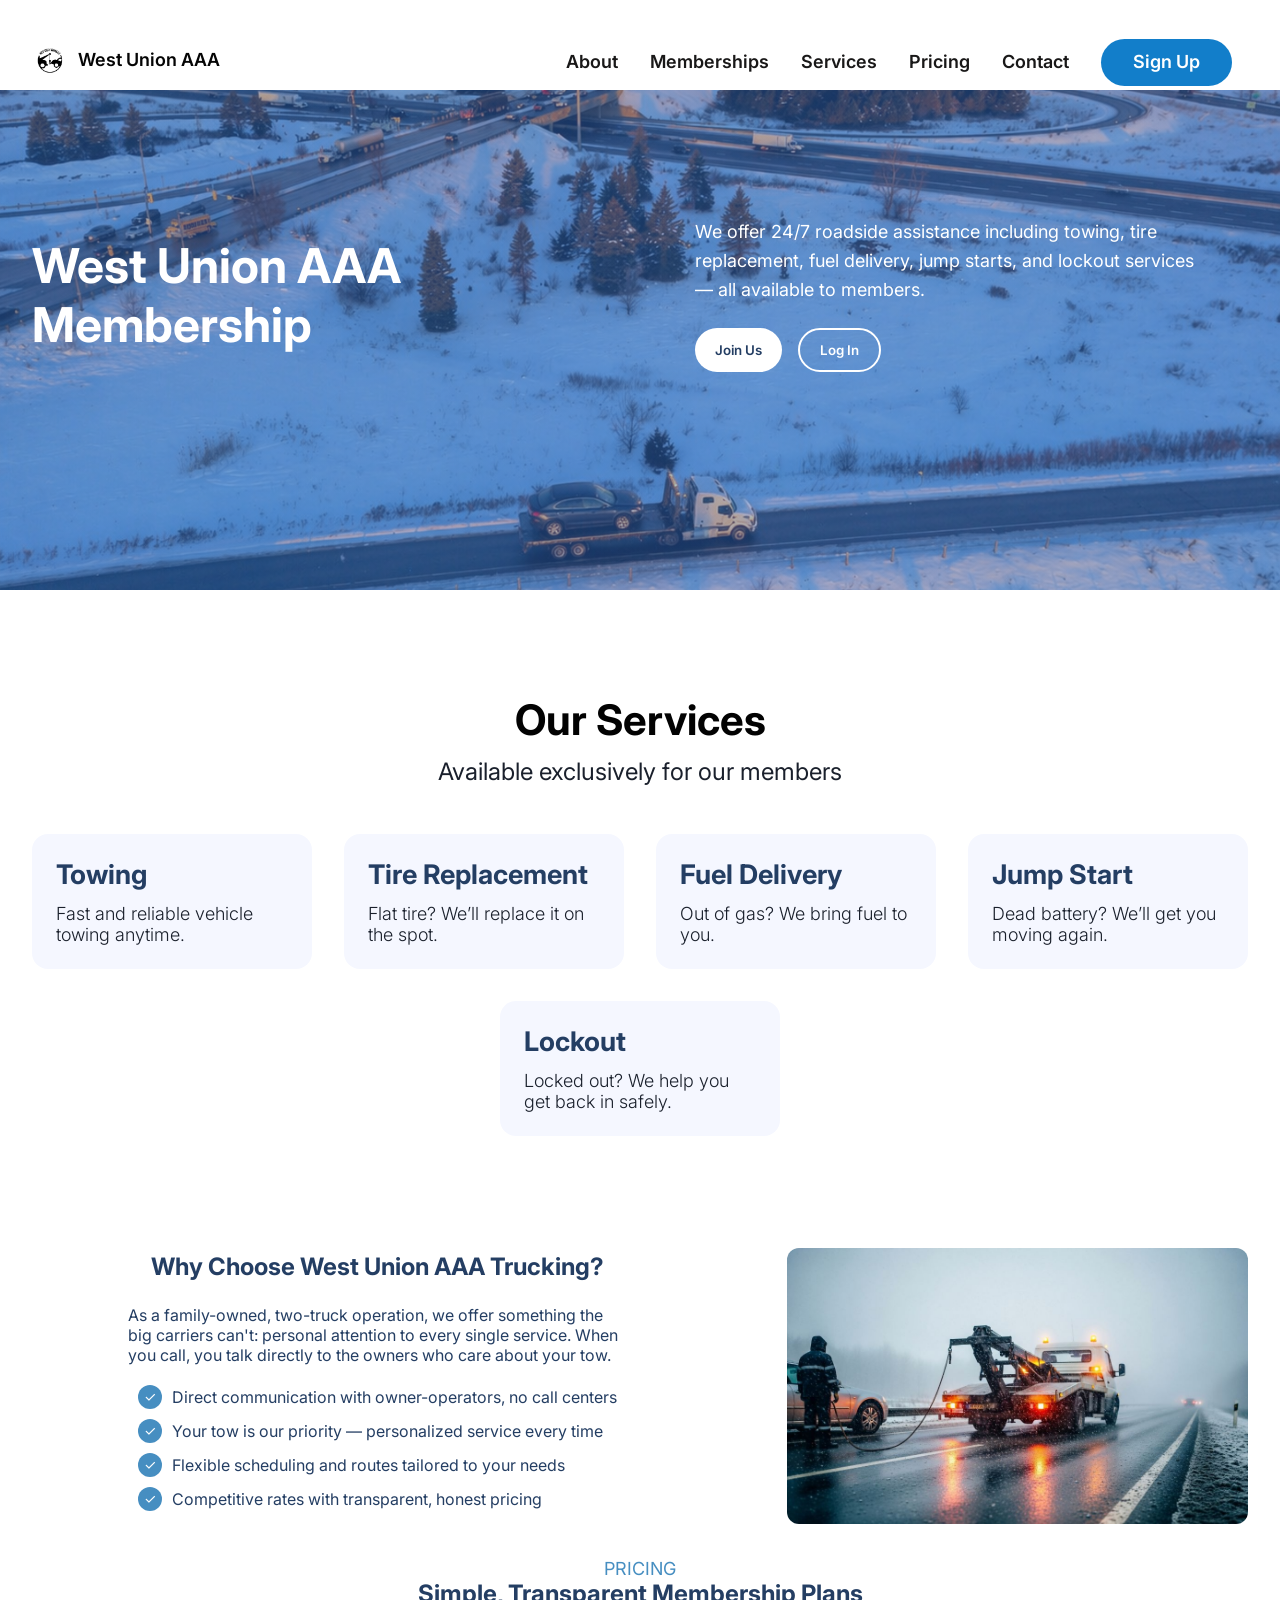
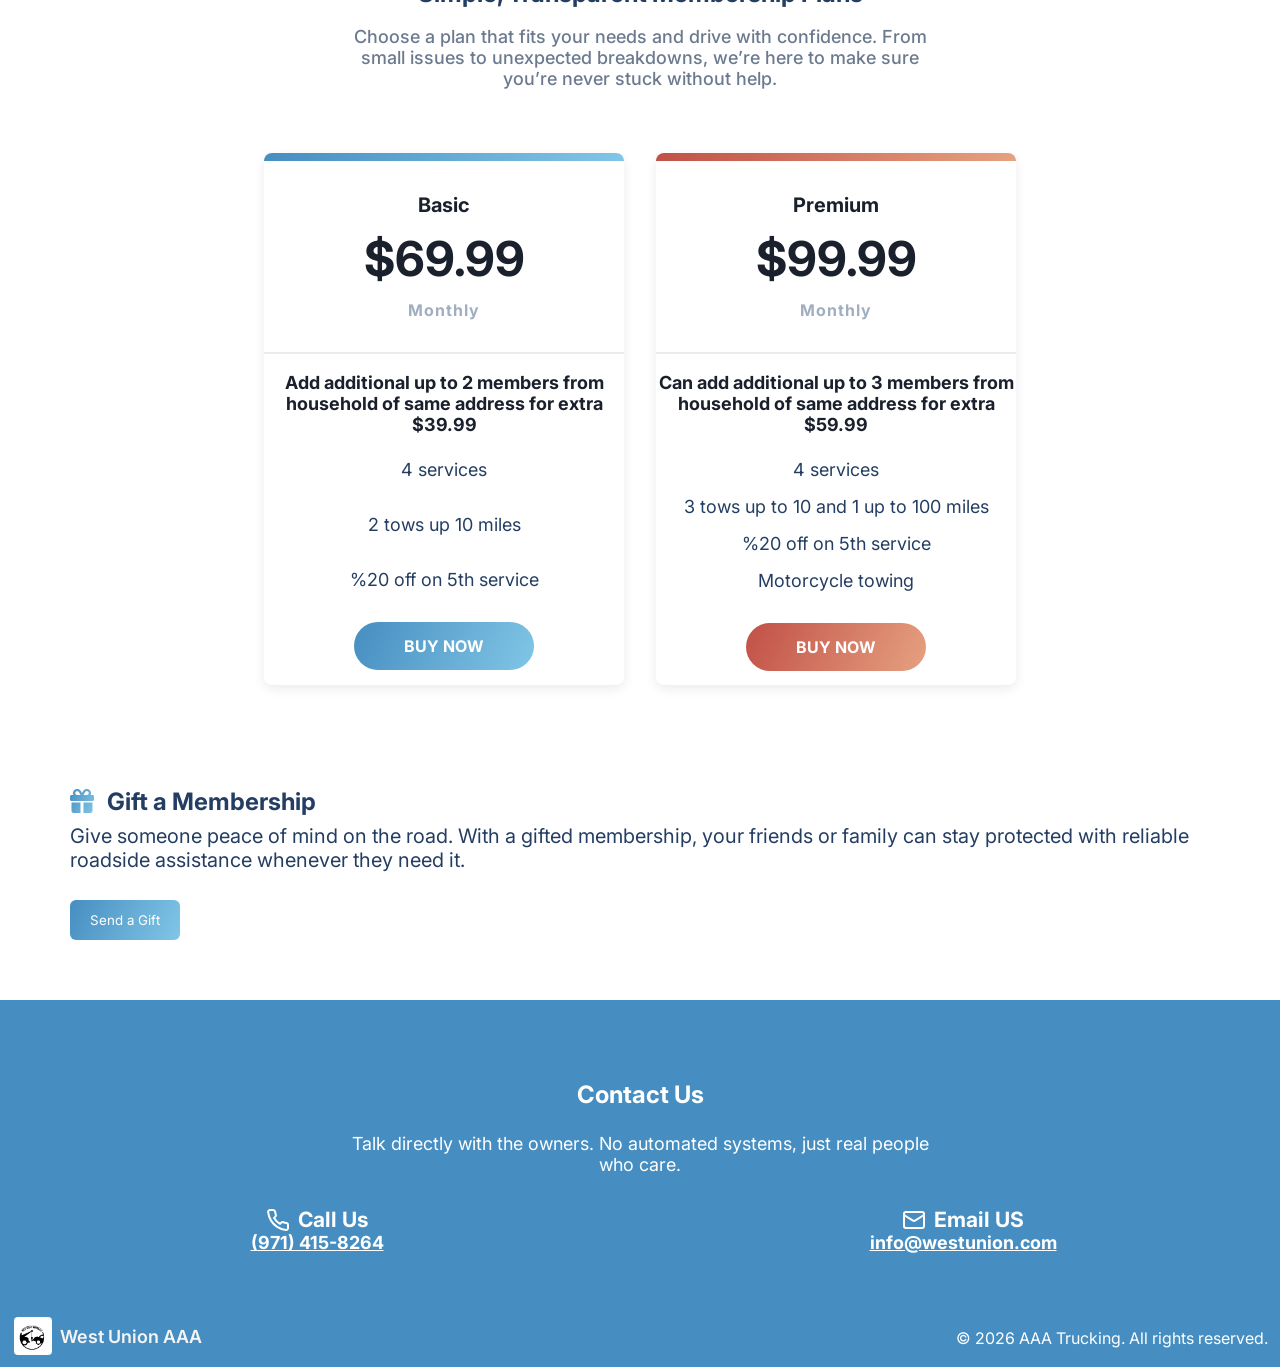
==== index.html @ d62252f1 "working on footer" ====
<!DOCTYPE html>
<html lang="en">

<head>
  <meta charset="UTF-8">
  <meta name="viewport" content="width=device-width, initial-scale=1.0">
  <title>West Union AAA</title>
  <link rel="stylesheet" href="style.css">
  <script src="script.js" defer></script>
  <link rel="stylesheet" href="https://cdnjs.cloudflare.com/ajax/libs/font-awesome/6.5.0/css/all.min.css">
</head>

<body>
  <section id="landing">
    <nav>
      <div class="row nav__row">
        <div class="nav__logo">
          <img src="./assets/westunion logo.jpeg" alt="West Union AAA logo" class="nav__logo--img">
          <div class="nav__logo--text">West Union AAA</div>
        </div>

        <ul class="nav__links">
          <li><a href="#" class="nav__link"> About </a></li>
          <li><a href="#" class="nav__link">Memberships</a></li>
          <li><a href="#" class="nav__link">Services</a></li>
          <li><a href="#" class="nav__link">Pricing</a></li>
          <li><a href="#" class="nav__link">Contact</a></li>
          <li><a href="#" class="nav__link nav__link--primary">Sign Up</a></li>
        </ul>

        <button class="btn__menu" onclick="openMenu()">
          <svg xmlns="http://www.w3.org/2000/svg" width="24" height="24" viewBox="0 0 24 24" fill="none"
            stroke="currentColor" stroke-width="2" stroke-linecap="round" stroke-linejoin="round"
            class="btn__menu--svg">
            <line x1="3" y1="12" x2="21" y2="12"></line>
            <line x1="3" y1="6" x2="21" y2="6"></line>
            <line x1="3" y1="18" x2="21" y2="18"></line>
          </svg>
        </button>
      </div>
    </nav>
    <div class="modal">
      <button class="btn__menu btn__menu--close" onclick="closeMenu()">
        <svg xmlns="http://www.w3.org/2000/svg" width="24" height="24" viewBox="0 0 24 24" fill="none"
          stroke="currentColor" stroke-width="2" stroke-linecap="round" stroke-linejoin="round"
          class="light___StyledCloseIcon-lj69nl-14 fASujC">
          <line x1="18" y1="6" x2="6" y2="18"></line>
          <line x1="6" y1="6" x2="18" y2="18"></line>
        </svg>
      </button>
      <div class="modal__links">
        <a class="modal__link">About</a>
        <a class="modal__link">Memberships</a>
        <a class="modal__link">Services</a>
        <a class="modal__link">Pricing</a>
        <a class="modal__link">Contact</a>
        <a class="modal__link modal__link--primary">Sign Up</a>
      </div>
    </div>
  </section>

  <section id="memberships">
    <div class="container__member">
      <div class="row memberships__row">
  
        <div class="memberships__left">
          <h1 class="memberships__title">
            West Union AAA Membership
          </h1>
        </div>
  
        <div class="memberships__right glass">
          <p class="membership__para">
            We offer 24/7 roadside assistance including towing, tire replacement,
            fuel delivery, jump starts, and lockout services — all available to members.
          </p>
  
          <div class="membership__buttons">
            <button class="member__btn" id="joinBtn">Join Us</button>
            <button class="member__btn member__btn--secondary">Log In</button>
          </div>
        </div>
  
      </div>
    </div>
  </section>


 

  <section id="services">
    <div class="container">
      <div class="row services__header">
        <h1 class="services__title">Our Services</h1>
        <p class="services__subtitle">
          Available exclusively for our members
        </p>
      </div>

      <div class="services__list">
        <div class="service">
          <h2 class="service__title">Towing</h2>
          <p class="service__para">Fast and reliable vehicle towing anytime.</p>
        </div>

        <div class="service">
          <h2 class="service__title">Tire Replacement</h2>
          <p class="service__para">Flat tire? We’ll replace it on the spot.</p>
        </div>

        <div class="service">
          <h2 class="service__title">Fuel Delivery</h2>
          <p class="service__para">Out of gas? We bring fuel to you.</p>
        </div>

        <div class="service">
          <h2 class="service__title">Jump Start</h2>
          <p class="service__para">Dead battery? We’ll get you moving again.</p>
        </div>

        <div class="service">
          <h2 class="service__title">Lockout</h2>
          <p class="service__para">Locked out? We help you get back in safely.</p>
        </div>

      </div>
    </div>
  </section>

  <section id="about">
    <div class="container">
      <div class="row about__row">
        <div class="about__content">
          <h2 class="about__title">Why Choose West Union AAA Trucking?</h2>
  
          <p class="about__para">
            As a family-owned, two-truck operation, we offer something the big carriers can't:
            personal attention to every single service. When you call, you talk directly to
            the owners who care about your tow.
          </p>
  
          <ul class="about__features">
            <li><span class="check">✓</span>Direct communication with owner-operators, no call centers</li>
            <li><span class="check">✓</span>Your tow is our priority — personalized service every time</li>
            <li><span class="check">✓</span>Flexible scheduling and routes tailored to your needs</li>
            <li><span class="check">✓</span>Competitive rates with transparent, honest pricing</li>
          </ul>
        </div>

        <div class="about__img">
          <img class="about__img--wrapper" src="./assets/towing in rain.jpg" alt="">
        </div>
      </div>
    </div>
  </section>



  <!-- <section id="offers">
    <div class="container">
      <div class="row">
        <h2>Our Offer</h2>

        <p>

        </p>

      </div>

    </div>
  </section> -->

  <section id="Pricing">
    <div class="container">
      <dive class="row row__pricing">
        <div class="packages_contant">
          <div class="section__tage">PRICING</div>
          <h2 class="pricing__title">Simple, Transparent Membership Plans</h2>
          <p class="pricing__para">Choose a plan that fits your needs and drive with confidence. From small issues to unexpected breakdowns, we’re here to make sure you’re never stuck without help.</p>
        </div>
          
            <div class="packages__container">

              <div class="package">
                <div class="package__stripe  basic__stripe"></div>
                <div class="package__header">
                  <h3 class="pakage__name">Basic</h3>
                  <div class="package__price"> $69.99
                  </div>
                  <div class="package__duration">
                    Monthly
                  </div>
                </div>
                

                <div class="pricing__package--feature"> 
                  <p class="package__discription"> Add additional up to 2 members from household of same address for extra $39.99
                  </p>

                  <ul class="package__feature-basic">
                    <li>4 services
                    </li>
                    <li>2 tows up 10 miles</li>
                    <li>%20 off on 5th service</li>
                  </ul>
                </div>
                <div class="package__bottom">
                  <button class="package__btn--basic">BUY NOW</button>
                </div>
              </div>

              <div class="package">
                <div class="package__stripe  premium__stripe"></div>
                <div class="package__header">
                  <h3 class="pakage__name">Premium</h3>
                  <div class="package__price"> $99.99
                  </div>
                  <div class="package__duration">
                  Monthly
                  </div>
                </div>

                <div class="pricing__package--feature"> 
                  <p class="package__discription"> Can add additional up to 3 members from household of same address for extra $59.99
                  </p>

                  <ul class="package__feature">
                    <li>4 services
                    </li>
                    <li>3 tows up to 10 and 1 up to 100 miles</li>
                    <li>%20 off on 5th service</li>
                    <li>Motorcycle towing
                    </li>
                  </ul>
                </div>
                <div class="package__bottom">
                  <button class="package__btn">BUY NOW</button>
                </div>
              </div>

            </div>
       
      </dive>
    </div>
  </section>


  <section id="gifts"> 
    <dic class="container">
      <div class="row">
       
        <h2 class="gist__title"> <i class="fa-solid fa-gift"></i>
          Gift a Membership
        </h2>
        <p class="gift_membership">
          Give someone peace of mind on the road. With a gifted membership, your friends or family can stay protected with reliable roadside assistance whenever they need it.
        </p>

        <button class="gift__btn">Send a Gift</button>

      </div>
    </dic>
  </section>

  <section id="contact">
    <div class="container">
      <div class="row">
        <div class="contact__header">
        <h2 class="contactUs"> 
          Contact Us
        </h2>
        <p class="contact__para">Talk directly with the owners. No automated systems, just real people who care.
        </p></div>

        <div class="contact__options">
          <div class="call">
            <div class="contact__item"> <svg xmlns="http://www.w3.org/2000/svg" width="24" height="24" viewBox="0 0 24 24" fill="none" stroke="currentColor" stroke-width="2" stroke-linecap="round" stroke-linejoin="round" class="lucide lucide-phone w-12 h-12 mx-auto mb-4" data-fg-d3bl122="0.8:17.1221:/src/app/App.tsx:204:15:9660:44:e:Phone::::::DmpI" data-fgid-d3bl122=":r2v:"><path d="M22 16.92v3a2 2 0 0 1-2.18 2 19.79 19.79 0 0 1-8.63-3.07 19.5 19.5 0 0 1-6-6 19.79 19.79 0 0 1-3.07-8.67A2 2 0 0 1 4.11 2h3a2 2 0 0 1 2 1.72 12.84 12.84 0 0 0 .7 2.81 2 2 0 0 1-.45 2.11L8.09 9.91a16 16 0 0 0 6 6l1.27-1.27a2 2 0 0 1 2.11-.45 12.84 12.84 0 0 0 2.81.7A2 2 0 0 1 22 16.92z"></path></svg>

            <h3 class="contact__phone">Call Us</h3>
          </div>
            <p class="contact__phone-number">(971) 415-8264</p>
          </div>

          <div class="email"> 
            <div class="contact__item">  <svg xmlns="http://www.w3.org/2000/svg" width="24" height="24" viewBox="0 0 24 24" fill="none" stroke="currentColor" stroke-width="2" stroke-linecap="round" stroke-linejoin="round" class="lucide lucide-mail w-12 h-12 mx-auto mb-4" data-fg-d3bl130="0.8:17.1221:/src/app/App.tsx:210:15:9973:43:e:Mail::::::D4VR" data-fgid-d3bl130=":r34:"><rect width="20" height="16" x="2" y="4" rx="2"></rect><path d="m22 7-8.97 5.7a1.94 1.94 0 0 1-2.06 0L2 7"></path></svg>
            <h3 class="contact__email--title">Email US</h3>
          </div>
            <p class="contact__email">info@westunion.com</p>
          </div>

        </div>
      </div>
    </div>
  </section>


  <footer> 
    <div class="row footer__row">
      <div class="footer__logo">
        <img src="./assets/westunion logo.jpeg" alt="West Union AAA logo" class="footer__logo--img">
        <div class="footer__logo--text">West Union AAA</div>
      </div>
      <div>
        <p class="footer__para">© 2026 AAA Trucking. All rights reserved. </p>
      </div>
    </div>
  </footer>
</body>

</html>
---- style.css ----
@import url('https://fonts.googleapis.com/css2?family=Inter:wght@100;200;300;400;500;600;700;800;900&display=swap');

* {
    margin: 0;
    padding: 0;
    box-sizing: border-box;
    font-family: 'Inter', system-ui;
    color: #243e63;
}

body {

    max-width: 100vw;
    overflow-x: hidden;
}

.row {
    width: 100%;
    max-width: 1280px;
    margin: 0 auto;
    display: flex;
    justify-content: space-between;
    align-items: center;
}

.row__narrow {
    width: 100%;
    max-width: 1024px;
    margin: 0 auto;
}

.container {
    padding: 8px 0;
}


section {
    padding: 0 32px;
}

main {
    margin-bottom: 96px;
}

a {
    text-decoration: none;
}


/* LANDING */


nav {
    display: flex;
    padding-top: 32px;
}

.nav__row {
    display: flex;
    justify-content: space-between;

}

.nav__logo {
    display: flex;
    align-items: center;
    margin: 8px 0;
    padding-bottom: 4px;
}

.nav__logo--img {
    width: 38px;
    height: 38px;
}

.nav__logo--text {
    font-size: 18px;
    font-weight: 600;
    margin-left: 8px;
    color: rgb(5, 5, 5);

}

.nav__links {
    display: flex;
    justify-content: space-between;
    list-style: none;
}

.nav__link {
    color: rgb(25, 24, 24);
    font-size: 18px;
    font-weight: 600;
    margin: 0 16px;
    padding-bottom: 4px;
    border-bottom: 2px solid transparent;

}

.nav__link--primary {
    background: rgb(18, 126, 202);
    color: white;
    padding: 12px 32px;
    border-radius: 9999px;
}

.btn__menu {
    display: none;
    background: transparent;
    border: none;
    transition: all 300ms ease;
}

.btn__menu--svg:hover {
    filter: invert(26%) sepia(94%) saturate(7476%) hue-rotate(261deg) brightness(94%) contrast(115%);
}

.modal {
    position: fixed;
    top: 0;
    left: 0;
    right: 0;
    height: 378px;
    margin: 24px 16px;
    padding: 32px;
    background-color: #fff;
    border: 1px solid rgb(229, 231, 235);
    border-radius: 8px;
    z-index: 4;
    visibility: hidden;
    opacity: 0;
    transform: translateX(300%);
    transition: all 300ms ease;
}

.modal__links {
    width: 100%;
    height: 100%;
    display: flex;
    flex-direction: column;
    align-items: center;
}

.modal__link {
    color: #1a202c;
    font-size: 18px;
    font-weight: 600;
    line-height: 1.5;
    margin: 8px 0;
    padding-bottom: 4px;
    border-bottom: 2px solid transparent;
}

.modal__link--primary {
    color: #f7fafc;
    padding: 12px 32px;
    background: #1a3cfd;
    border-radius: 500px;
    border: none;
}

.menu--open .modal {
    visibility: visible;
    opacity: 1;
    transform: translateX(0);
}

.btn__menu--close {
    position: fixed;
    top: 24px;
    right: 18px;
}

/* 

 Memberships ↓

*/

#memberships {
    background-image: linear-gradient(rgba(59, 130, 246, 0.4), rgba(59, 130, 246, 0.4)), url(./assets/towtruck-snowyhighway.png);

    /* background: linear-gradient(rgba(0, 0, 0, 0.5), rgba(0, 0, 0, 0.5)),
            url("./assets/your-image.jpg"); */

    background-size: cover;
    background-position: center;
    background-repeat: no-repeat;
    min-height: 500px;
}

.container__member {

    padding: 96px 0;
}

.memberships__row {
    display: flex;
    justify-content: space-between;
    align-items: center;
    gap: 48px;
}


.memberships__left {
    width: 50%;
}

.memberships__title {
    font-size: 48px;
    font-weight: 700;
    color: white;
}


.memberships__right {
    width: 50%;
    padding: 32px;
    border-radius: 16px;
}


/* .glass {
    backdrop-filter: blur(10px);
    background: rgba(255, 255, 255, 0.15);
} */


.membership__para {
    font-size: 18px;
    color: white;
    margin-bottom: 24px;
    line-height: 1.6;
}


.membership__buttons {
    display: flex;
    gap: 16px;
}

.member__btn {
    padding: 12px 20px;
    border-radius: 999px;
    border: none;
    font-weight: 600;
    background: white;
    cursor: pointer;
}

.member__btn--secondary {
    background: transparent;
    border: 2px solid white;
    color: white;
}


/* 

Services

*/

#services {

    padding: 96px 32px;
}

.services__header {
    display: flex;
    flex-direction: column;
    text-align: center;
    margin-bottom: 48px;
}

.services__title {
    font-size: 42px;
    font-weight: 700;
    color: #020202;
    /* align-items: center; */
    margin-bottom: 12px;

}

.services__subtitle {
    font-size: 24px;
    color: #1a202c;
}

.services__list {
    display: flex;
    flex-wrap: wrap;
    justify-content: center;
    gap: 32px;
}

.service {
    font-weight: 300;
    width: 280px;
    padding: 24px;
    font-size: 18px;
    border-radius: 16px;
    background: #f5f7ff;
    transition: transform 0.3s ease, box-shadow 0.3s ease;
}

.service:hover {
    transform: translateY(-6px);
    box-shadow: 0 10px 20px rgba(0, 0, 0, 0.1);
}

.service__para {
    font-size: 18px;
    color: #1a202c;
    margin-top: 12px;

}

/* 

About

*/

.about__row {
    display: flex;
    align-items: center;
    width: 100%;
    gap: 64px;
}

.about__content {
    width: 60%;
    display: flex;
    flex-direction: column;
    align-items: center;
    text-align: start;

}

.about__title {
    margin-bottom: 12px;
    font-size: 24px;

}

.about__para {
    max-width: 500px;
    margin-bottom: 20px;
    margin-top: 12px;
}

.about__features {
    list-style: none;
    padding: 0;
}

.about__features li {
    margin-bottom: 10px;
}

.check {
    display: inline-flex;
    align-items: center;
    justify-content: center;

    width: 24px;
    height: 24px;

    background-color: rgb(70, 142, 193);
    color: white;

    border-radius: 50%;

    font-size: 14px;
    /* font-weight: bold; */

    margin-right: 10px;

}

.about__img {
    width: 40%;
}

.about__img--wrapper {
    width: 100%;
    display: block;
    border-radius: 12px;
}

/* 

Pricing

*/
.row.row__pricing {
    display: flex;
    flex-direction: column;
    align-items: center;
    text-align: center;
}

.packages_contant {
    margin-top: 18px;
    gap: 32px;
}

.section__tage {
    font-size: 18px;
    color: rgb(70, 142, 193);
}

.pricing__title {
    font-size: 24px;
    margin-bottom: 18px;
}

.pricing__para {
    font-size: 18px;
    font-weight: 500;
    color: #6c7a8f;
    align-items: center;
    text-align: center;
    width: 600px;
    margin-bottom: 32px;
}


.packages__container {
    display: flex;
    justify-content: center;
    align-items: stretch;
    margin-top: 32px;
    gap: 32px;
    width: 100%;
    padding: 0 16px;
    flex-wrap: nowrap;
}

.package {
    flex: 1;
    max-width: 360px;
    border-radius: 8px;
    overflow: hidden;
    background: #ffffff;
    box-shadow: 0 4px 12px rgba(0, 0, 0, 0.08);
}

.package__stripe {
    height: 8px;
    width: 100%;
}

.basic__stripe {
    background: linear-gradient(115deg, rgb(70, 142, 193) 0%, rgb(129, 198, 230) 100%);
}

.premium__stripe {
    background: linear-gradient(115deg, rgb(193, 80, 70) 0%, rgb(230, 161, 129) 100%);
}

.package__header {
    display: flex;
    flex-direction: column;
    align-items: center;
    gap: 12px;
    padding: 32px 24px;
    border-bottom: 2px solid rgba(0, 0, 0, 0.08);
}

.pakage__name {

    font-size: 20px;
    font-weight: 700;
    color: #1a202c;
    margin: 0;

}

.package__price {
    font-size: 48px;
    font-weight: 700;
    color: #1a202c;
    margin: 0;
}

.package__duration {
    font-size: 16px;
    font-weight: 700;
    letter-spacing: 1px;
    color: #a0aec0;
    margin: 0;

}

.pricing__package--feature {
    list-style: none;

}

.package__discription {
    font-size: 18px;
    font-weight: 700;
    color: #1a202c;
    margin: 0 0 24px 0;
    margin-top: 18px;
}

.package__feature-basic {
    list-style: none;
    padding: 0;
    margin: 0;
    display: flex;
    flex-direction: column;
    gap: 34px;
    color: #718096;
    font-size: 18px;
    margin-bottom: 18px;
}

.package__feature {
    list-style: none;
    padding: 0;
    margin: 0;
    display: flex;
    flex-direction: column;
    gap: 16px;
    color: #718096;
    font-size: 18px;
    margin-bottom: 18px;
}

.package__bottom {
    padding: 24px;
    border-top: 2px solid rgba(0, 0, 0, 0.08);
    min-width: 180px;
    padding: 14px 32px;
    border-radius: 999px;
    border: none;
    font-size: 16px;
    font-weight: 700;
    cursor: pointer;
}

.package__btn {
    min-width: 180px;
    padding: 14px 32px;
    border-radius: 999px;
    border: none;
    font-size: 16px;
    font-weight: 700;
    cursor: pointer;

    color: white;
    background: linear-gradient(115deg, rgb(193, 80, 70) 0%, rgb(230, 161, 129) 100%);
}

.package__btn--basic {
    min-width: 180px;
    padding: 14px 32px;
    border-radius: 999px;
    border: none;
    font-size: 16px;
    font-weight: 700;
    cursor: pointer;
    color: white;
    background: linear-gradient(115deg, rgb(70, 142, 193) 0%, rgb(129, 198, 230) 100%);
}

/* 

Gifts

*/
#gifts .row {
    display: flex;
    flex-direction: column;
    align-items: flex-start;
    gap: 8px;
    padding: 60px 20px;
}

.gist__title {
    margin-top: 34px;
    margin-left: 18px;
}

.gift_membership {
    margin-left: 18px;
    font-size: 20px;
}

.gift__btn {
    margin-top: 20px;
    padding: 12px 20px;
    background: linear-gradient(115deg, rgb(70, 142, 193) 0%, rgb(129, 198, 230) 100%);
    color: white;
    border: none;
    cursor: pointer;
    border-radius: 6px;
    margin-left: 18px;
    transition: all 0.3s ease;
}

.gift__btn:hover {
    transform: translateY(-2px);
    filter: brightness(1.1);

}

.fa-gift {
    font-size: 24px;
    margin-right: 8px;

    background: linear-gradient(115deg, rgb(70, 142, 193), rgb(129, 198, 230));
    -webkit-background-clip: text;
    -webkit-text-fill-color: transparent;
}


/* 
Contact US
*/

#contact {
    background-color: rgb(70, 142, 193);
    padding: 48px 0;
}

#contact,
#contact * {
    color: white !important;
}

#contact .row {
    width: 100%;
    display: flex;
    flex-direction: column;
    gap: 32px;
}

.contact__header {
    text-align: center;
}

.contactUs {
    font-size: 24px;
    font-weight: bold;
    margin-top: 24px;
}

.contact__para {
    font-size: 18px;
    max-width: 600px;
    display: flex;
    align-items: center;
    text-align: center;
    margin: 24px auto 0;
}

.contact__options {
    display: flex;
    justify-content: center;
    align-items: center;
    gap: 12px;
    width: 100%;

}


.call,
.email {
    width: 50%;
    text-align: center;
    font-size: 18px;
    font-weight: bold;

}

.contact__item {
    display: flex;
    align-items: center;
    justify-content: center;
    gap: 8px;
}



.contact__email,
.contact__phone-number {
    text-decoration: underline;
    transition: all 300 ease;
    cursor: pointer;
}


/* 
FOOTER
*/

.footer__row{
   display: flex;
   justify-content: space-between;
   background-color: rgb(70, 142, 193);
}

.footer__logo {
    display: flex;
    align-items: center;
    margin: 8px 0;
    padding-bottom: 4px;
}

.footer__logo--img {
    width: 38px;
    height: 38px;
    border-radius: 4px;
    margin-left: 14px;
}

.footer__logo--text {
    font-size: 18px;
    font-weight: 600;
    margin-left: 8px;
    color: rgb(245, 244, 244);

}

.footer__para{
    color: white;
    margin-right: 12px;
}
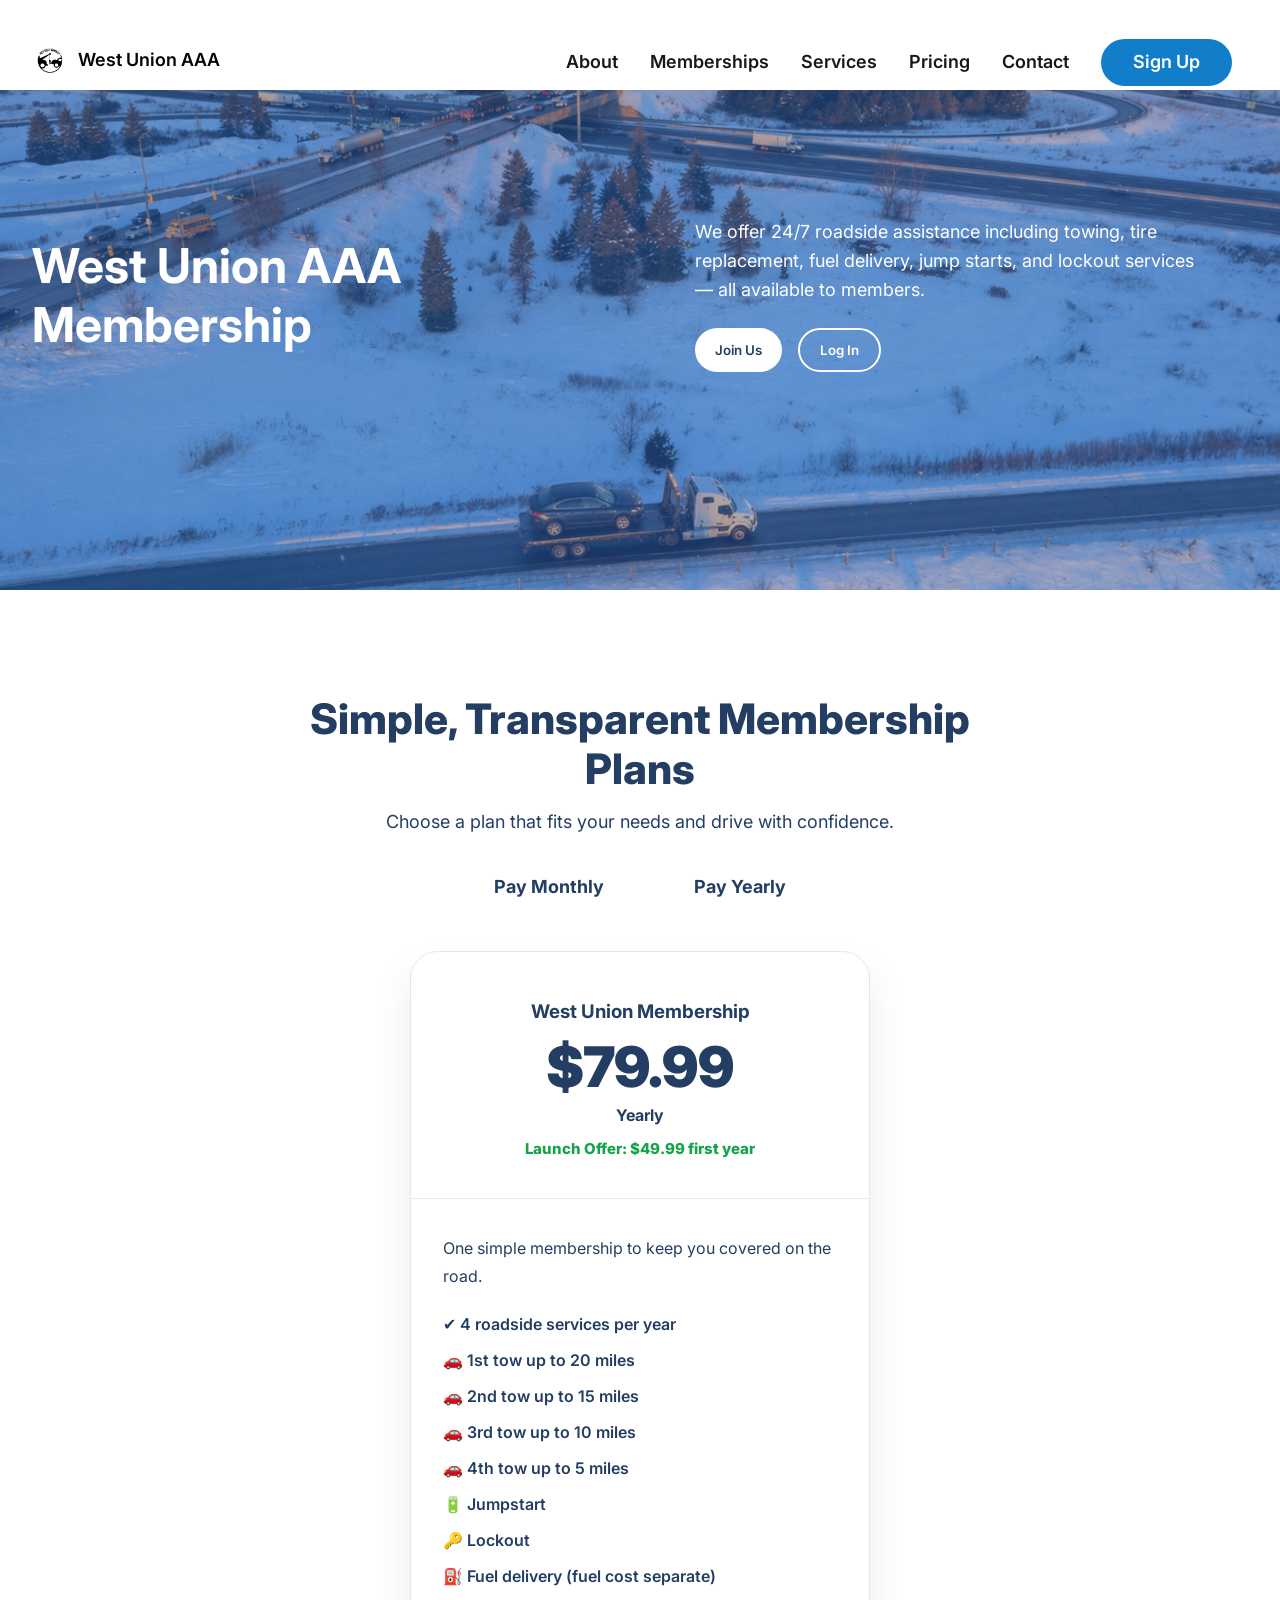
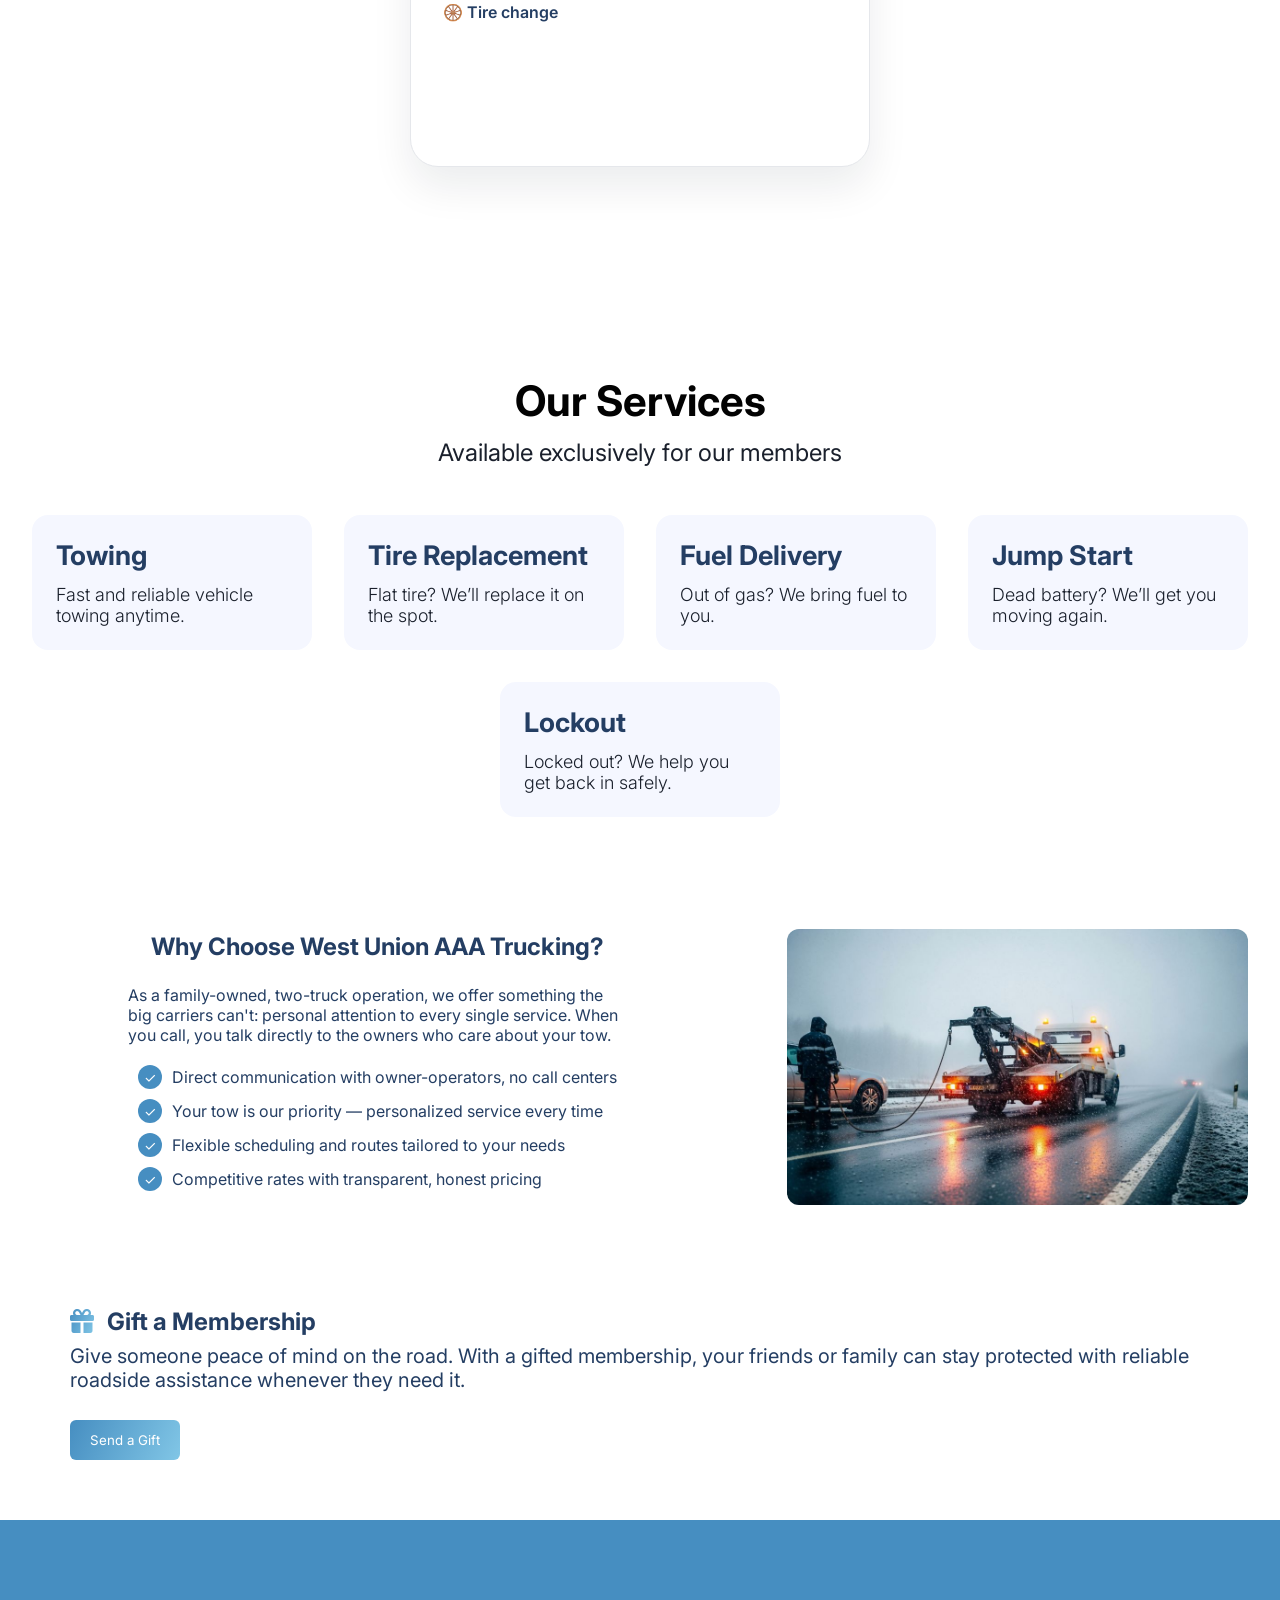
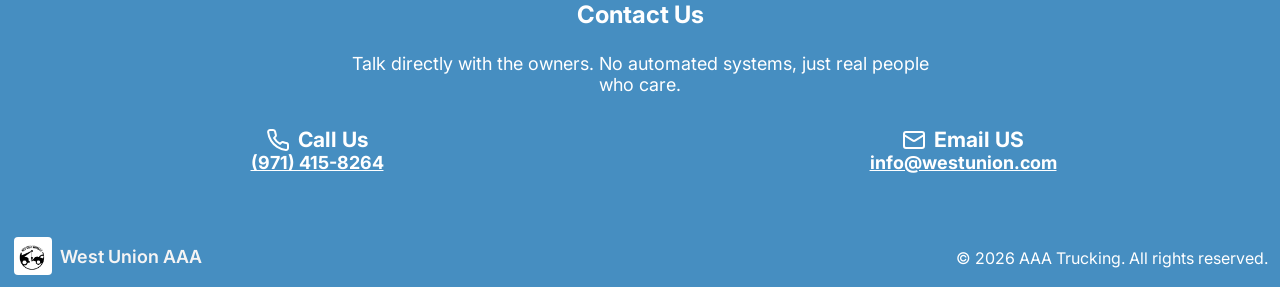
==== commit 4dbd660d: "fixing up the sections" ====
--- a/index.html
+++ b/index.html
@@ -85,7 +85,78 @@
     </div>
   </section>
 
-
+  <section id="Pricing">
+    <div class="container">
+      <div class="row row__pricing">
+  
+        <div class="packages_contant">
+  
+          <h2 class="pricing__title">
+            Simple, Transparent Membership Plans
+          </h2>
+  
+          <p class="pricing__para">
+            Choose a plan that fits your needs and drive with confidence.
+          </p>
+        </div>
+  
+        <!-- Toggle -->
+        <div class="billing-toggle">
+          <span>Pay Monthly</span>
+  
+          <label class="switch">
+            <input type="checkbox" id="billingToggle" checked>
+            <span class="slider"></span>
+          </label>
+  
+          <span>Pay Yearly</span>
+        </div>
+  
+        <!-- Card -->
+        <div class="packages__container">
+          <div class="package">
+  
+            <div class="package__stripe basic__stripe"></div>
+  
+            <div class="package__header">
+              <h3 class="pakage__name">West Union Membership</h3>
+  
+              <div class="package__price" id="price">$79.99</div>
+              <div class="package__duration" id="duration">Yearly</div>
+  
+              <p class="package__offer" id="offer">
+                Launch Offer: $49.99 first year
+              </p>
+            </div>
+  
+            <div class="pricing__package--feature">
+              <p class="package__discription">
+                One simple membership to keep you covered on the road.
+              </p>
+  
+              <ul class="package__feature">
+                <li>✔️ 4 roadside services per year</li>
+                <li>🚗 1st tow up to 20 miles</li>
+                <li>🚗 2nd tow up to 15 miles</li>
+                <li>🚗 3rd tow up to 10 miles</li>
+                <li>🚗 4th tow up to 5 miles</li>
+                <li>🔋 Jumpstart</li>
+                <li>🔑 Lockout</li>
+                <li>⛽ Fuel delivery (fuel cost separate)</li>
+                <li>🛞 Tire change</li>
+              </ul>
+            </div>
+  
+            <div class="package__bottom">
+              <button class="package__btn--basic">JOIN TODAY</button>
+            </div>
+  
+          </div>
+        </div>
+  
+      </div>
+    </div>
+  </section>
  
 
   <section id="services">
@@ -170,80 +241,7 @@
     </div>
   </section> -->
 
-  <section id="Pricing">
-    <div class="container">
-      <dive class="row row__pricing">
-        <div class="packages_contant">
-          <div class="section__tage">PRICING</div>
-          <h2 class="pricing__title">Simple, Transparent Membership Plans</h2>
-          <p class="pricing__para">Choose a plan that fits your needs and drive with confidence. From small issues to unexpected breakdowns, we’re here to make sure you’re never stuck without help.</p>
-        </div>
-          
-            <div class="packages__container">
-
-              <div class="package">
-                <div class="package__stripe  basic__stripe"></div>
-                <div class="package__header">
-                  <h3 class="pakage__name">Basic</h3>
-                  <div class="package__price"> $69.99
-                  </div>
-                  <div class="package__duration">
-                    Monthly
-                  </div>
-                </div>
-                
-
-                <div class="pricing__package--feature"> 
-                  <p class="package__discription"> Add additional up to 2 members from household of same address for extra $39.99
-                  </p>
-
-                  <ul class="package__feature-basic">
-                    <li>4 services
-                    </li>
-                    <li>2 tows up 10 miles</li>
-                    <li>%20 off on 5th service</li>
-                  </ul>
-                </div>
-                <div class="package__bottom">
-                  <button class="package__btn--basic">BUY NOW</button>
-                </div>
-              </div>
-
-              <div class="package">
-                <div class="package__stripe  premium__stripe"></div>
-                <div class="package__header">
-                  <h3 class="pakage__name">Premium</h3>
-                  <div class="package__price"> $99.99
-                  </div>
-                  <div class="package__duration">
-                  Monthly
-                  </div>
-                </div>
-
-                <div class="pricing__package--feature"> 
-                  <p class="package__discription"> Can add additional up to 3 members from household of same address for extra $59.99
-                  </p>
-
-                  <ul class="package__feature">
-                    <li>4 services
-                    </li>
-                    <li>3 tows up to 10 and 1 up to 100 miles</li>
-                    <li>%20 off on 5th service</li>
-                    <li>Motorcycle towing
-                    </li>
-                  </ul>
-                </div>
-                <div class="package__bottom">
-                  <button class="package__btn">BUY NOW</button>
-                </div>
-              </div>
-
-            </div>
-       
-      </dive>
-    </div>
-  </section>
-
+  
 
   <section id="gifts"> 
     <dic class="container">
--- a/style.css
+++ b/style.css
@@ -394,7 +394,14 @@
 Pricing
 
 */
-.row.row__pricing {
+
+
+#Pricing {
+    background: white;
+    padding: 96px 32px;
+}
+
+.row__pricing {
     display: flex;
     flex-direction: column;
     align-items: center;
@@ -402,170 +409,190 @@
 }
 
 .packages_contant {
-    margin-top: 18px;
-    gap: 32px;
-}
-
-.section__tage {
-    font-size: 18px;
-    color: rgb(70, 142, 193);
+    max-width: 700px;
+    margin-bottom: 32px;
 }
 
 .pricing__title {
-    font-size: 24px;
-    margin-bottom: 18px;
+    font-size: 42px;
+    font-weight: 800;
+    color: var(--dark);
+    margin-bottom: 12px;
+    line-height: 1.2;
 }
 
 .pricing__para {
     font-size: 18px;
-    font-weight: 500;
-    color: #6c7a8f;
-    align-items: center;
-    text-align: center;
-    width: 600px;
-    margin-bottom: 32px;
-}
-
+    color: var(--gray);
+    line-height: 1.7;
+}
+
+/* TOGGLE */
+
+.billing-toggle {
+    display: flex;
+    align-items: center;
+    justify-content: center;
+    gap: 14px;
+    margin-bottom: 48px;
+    font-size: 18px;
+    font-weight: 700;
+}
+
+.switch {
+    position: relative;
+    width: 62px;
+    height: 34px;
+}
+
+.switch input {
+    display: none;
+}
+
+.slider {
+    position: absolute;
+    inset: 0;
+    cursor: pointer;
+    background: #cbd5e1;
+    border-radius: 999px;
+    transition: all 0.3s ease;
+}
+
+.slider::before {
+    content: "";
+    position: absolute;
+    width: 26px;
+    height: 26px;
+    top: 4px;
+    left: 4px;
+    border-radius: 50%;
+    background: white;
+    transition: all 0.3s ease;
+}
+
+.switch input:checked+.slider {
+    background: var(--primary);
+}
+
+.switch input:checked+.slider::before {
+    transform: translateX(28px);
+}
+
+/* CARD */
 
 .packages__container {
+    width: 100%;
     display: flex;
     justify-content: center;
-    align-items: stretch;
-    margin-top: 32px;
-    gap: 32px;
-    width: 100%;
-    padding: 0 16px;
-    flex-wrap: nowrap;
 }
 
 .package {
-    flex: 1;
-    max-width: 360px;
-    border-radius: 8px;
+    width: 100%;
+    max-width: 460px;
+    background: white;
+    border-radius: 28px;
     overflow: hidden;
-    background: #ffffff;
-    box-shadow: 0 4px 12px rgba(0, 0, 0, 0.08);
+    border: 1px solid #e5e7eb;
+    box-shadow: 0 20px 40px rgba(15, 23, 42, 0.08);
+    transition: all 0.35s ease;
+}
+
+.package:hover {
+    transform: translateY(-10px);
+    box-shadow: 0 30px 60px rgba(15, 23, 42, 0.15);
 }
 
 .package__stripe {
     height: 8px;
-    width: 100%;
-}
-
-.basic__stripe {
-    background: linear-gradient(115deg, rgb(70, 142, 193) 0%, rgb(129, 198, 230) 100%);
-}
-
-.premium__stripe {
-    background: linear-gradient(115deg, rgb(193, 80, 70) 0%, rgb(230, 161, 129) 100%);
+    background: linear-gradient(115deg,
+            var(--primary),
+            #81c6e6);
 }
 
 .package__header {
-    display: flex;
-    flex-direction: column;
-    align-items: center;
-    gap: 12px;
-    padding: 32px 24px;
-    border-bottom: 2px solid rgba(0, 0, 0, 0.08);
-}
-
-.pakage__name {
-
-    font-size: 20px;
-    font-weight: 700;
-    color: #1a202c;
-    margin: 0;
-
+    padding: 40px 32px;
+    border-bottom: 1px solid #e5e7eb;
+}
+
+.package__name {
+    font-size: 24px;
+    font-weight: 800;
+    color: var(--dark);
 }
 
 .package__price {
-    font-size: 48px;
-    font-weight: 700;
-    color: #1a202c;
-    margin: 0;
+    font-size: 56px;
+    font-weight: 900;
+    color: var(--primary-dark);
+    margin-top: 16px;
+    line-height: 1;
 }
 
 .package__duration {
+    margin-top: 10px;
+    color: var(--gray);
     font-size: 16px;
     font-weight: 700;
-    letter-spacing: 1px;
-    color: #a0aec0;
-    margin: 0;
-
-}
+}
+
+.package__offer {
+    margin-top: 14px;
+    color: #16a34a;
+    font-weight: 800;
+    font-size: 15px;
+}
+
+/* FEATURES */
 
 .pricing__package--feature {
-    list-style: none;
-
+    padding: 36px 32px;
+    text-align: left;
 }
 
 .package__discription {
-    font-size: 18px;
-    font-weight: 700;
-    color: #1a202c;
-    margin: 0 0 24px 0;
-    margin-top: 18px;
-}
-
-.package__feature-basic {
-    list-style: none;
-    padding: 0;
-    margin: 0;
-    display: flex;
-    flex-direction: column;
-    gap: 34px;
-    color: #718096;
-    font-size: 18px;
-    margin-bottom: 18px;
+    color: var(--gray);
+    margin-bottom: 24px;
+    line-height: 1.7;
 }
 
 .package__feature {
     list-style: none;
-    padding: 0;
-    margin: 0;
-    display: flex;
-    flex-direction: column;
-    gap: 16px;
-    color: #718096;
-    font-size: 18px;
-    margin-bottom: 18px;
-}
+}
+
+.package__feature li {
+    margin-bottom: 16px;
+    font-size: 16px;
+    font-weight: 600;
+    color: var(--dark);
+    display: flex;
+    align-items: center;
+    gap: 10px;
+}
+
+/* BUTTON */
 
 .package__bottom {
-    padding: 24px;
-    border-top: 2px solid rgba(0, 0, 0, 0.08);
-    min-width: 180px;
-    padding: 14px 32px;
+    padding: 0 32px 40px;
+}
+
+.package__btn--basic {
+    width: 100%;
+    padding: 16px;
+    border: none;
     border-radius: 999px;
-    border: none;
+    background: linear-gradient(115deg,
+            var(--primary),
+            var(--primary-dark));
+    color: white;
     font-size: 16px;
-    font-weight: 700;
+    font-weight: 800;
     cursor: pointer;
-}
-
-.package__btn {
-    min-width: 180px;
-    padding: 14px 32px;
-    border-radius: 999px;
-    border: none;
-    font-size: 16px;
-    font-weight: 700;
-    cursor: pointer;
-
-    color: white;
-    background: linear-gradient(115deg, rgb(193, 80, 70) 0%, rgb(230, 161, 129) 100%);
-}
-
-.package__btn--basic {
-    min-width: 180px;
-    padding: 14px 32px;
-    border-radius: 999px;
-    border: none;
-    font-size: 16px;
-    font-weight: 700;
-    cursor: pointer;
-    color: white;
-    background: linear-gradient(115deg, rgb(70, 142, 193) 0%, rgb(129, 198, 230) 100%);
+    transition: all 0.3s ease;
+}
+
+.package__btn--basic:hover {
+    transform: translateY(-3px);
+    filter: brightness(1.05);
 }
 
 /* 
@@ -699,10 +726,10 @@
 FOOTER
 */
 
-.footer__row{
-   display: flex;
-   justify-content: space-between;
-   background-color: rgb(70, 142, 193);
+.footer__row {
+    display: flex;
+    justify-content: space-between;
+    background-color: rgb(70, 142, 193);
 }
 
 .footer__logo {
@@ -727,7 +754,13 @@
 
 }
 
-.footer__para{
+.footer__para {
     color: white;
     margin-right: 12px;
+}
+
+[data-lucide] {
+    width: 24px;
+    height: 24px;
+    stroke: white;
 }
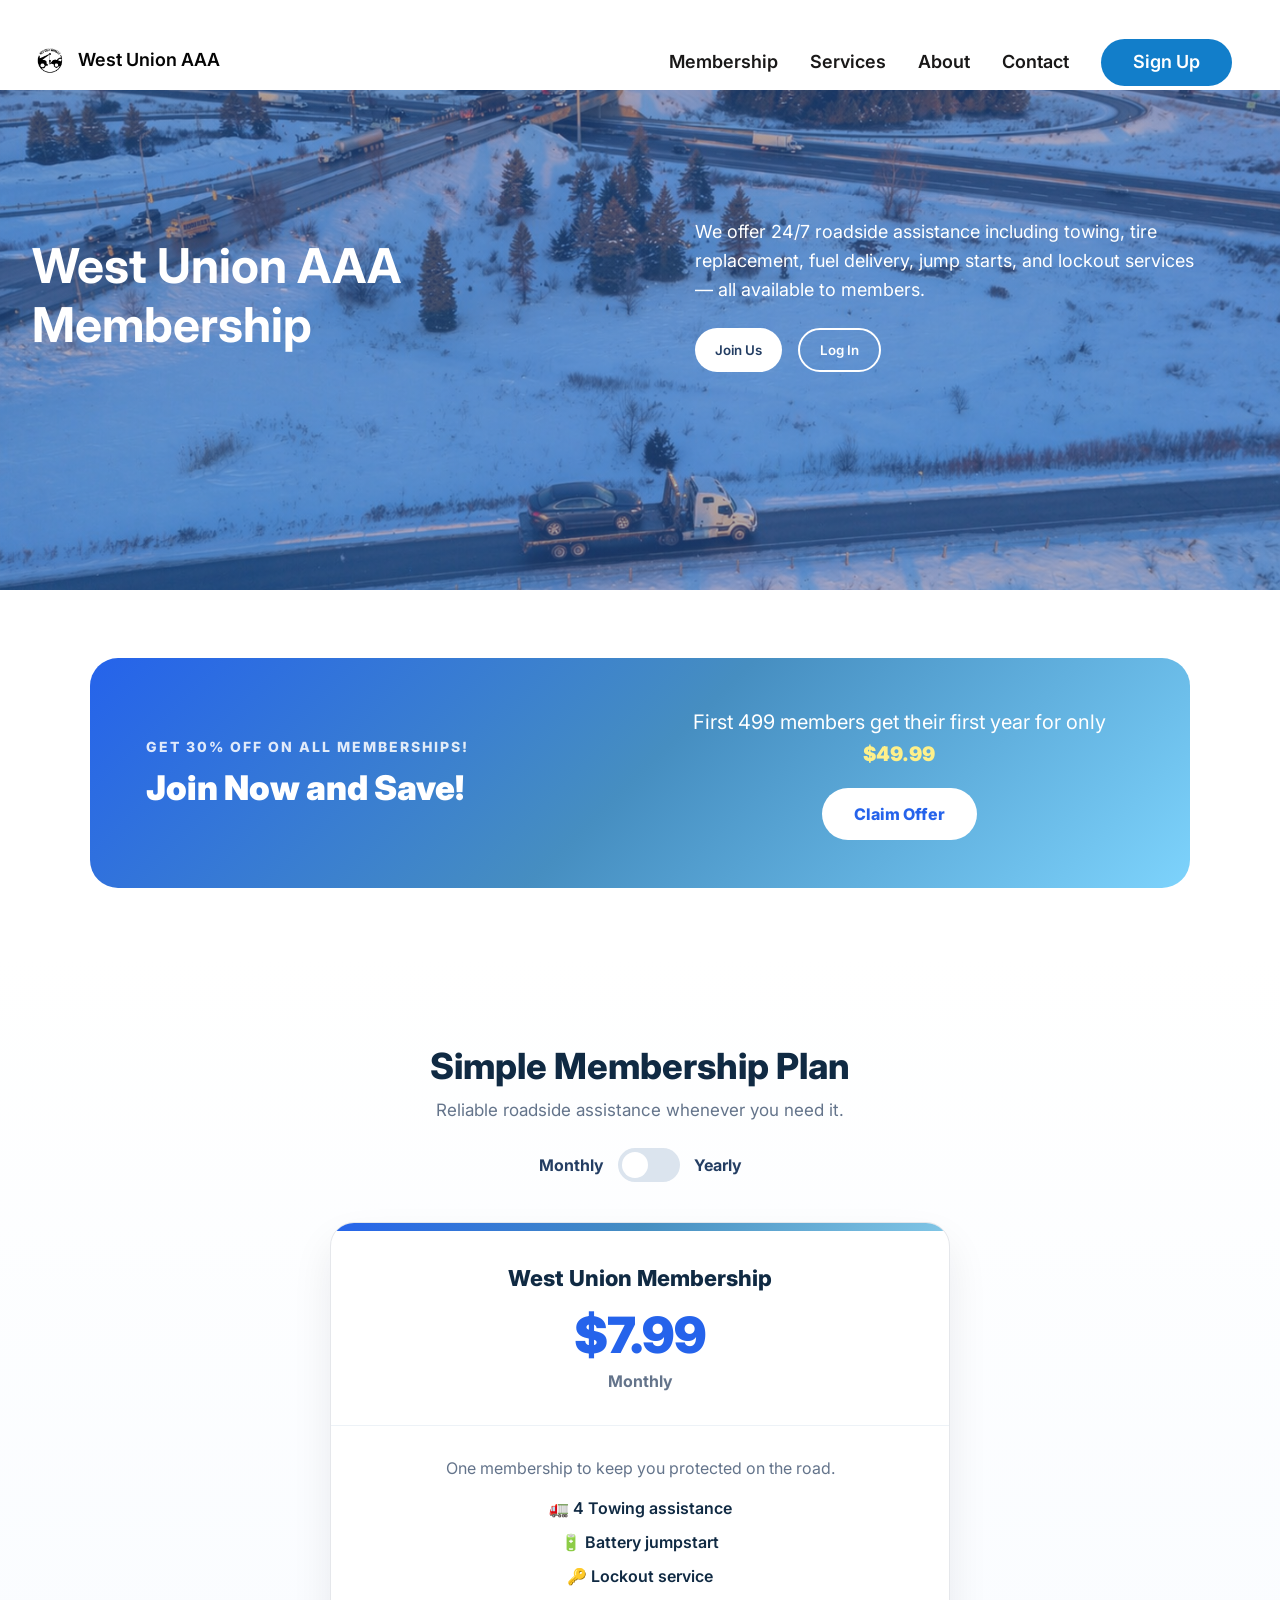
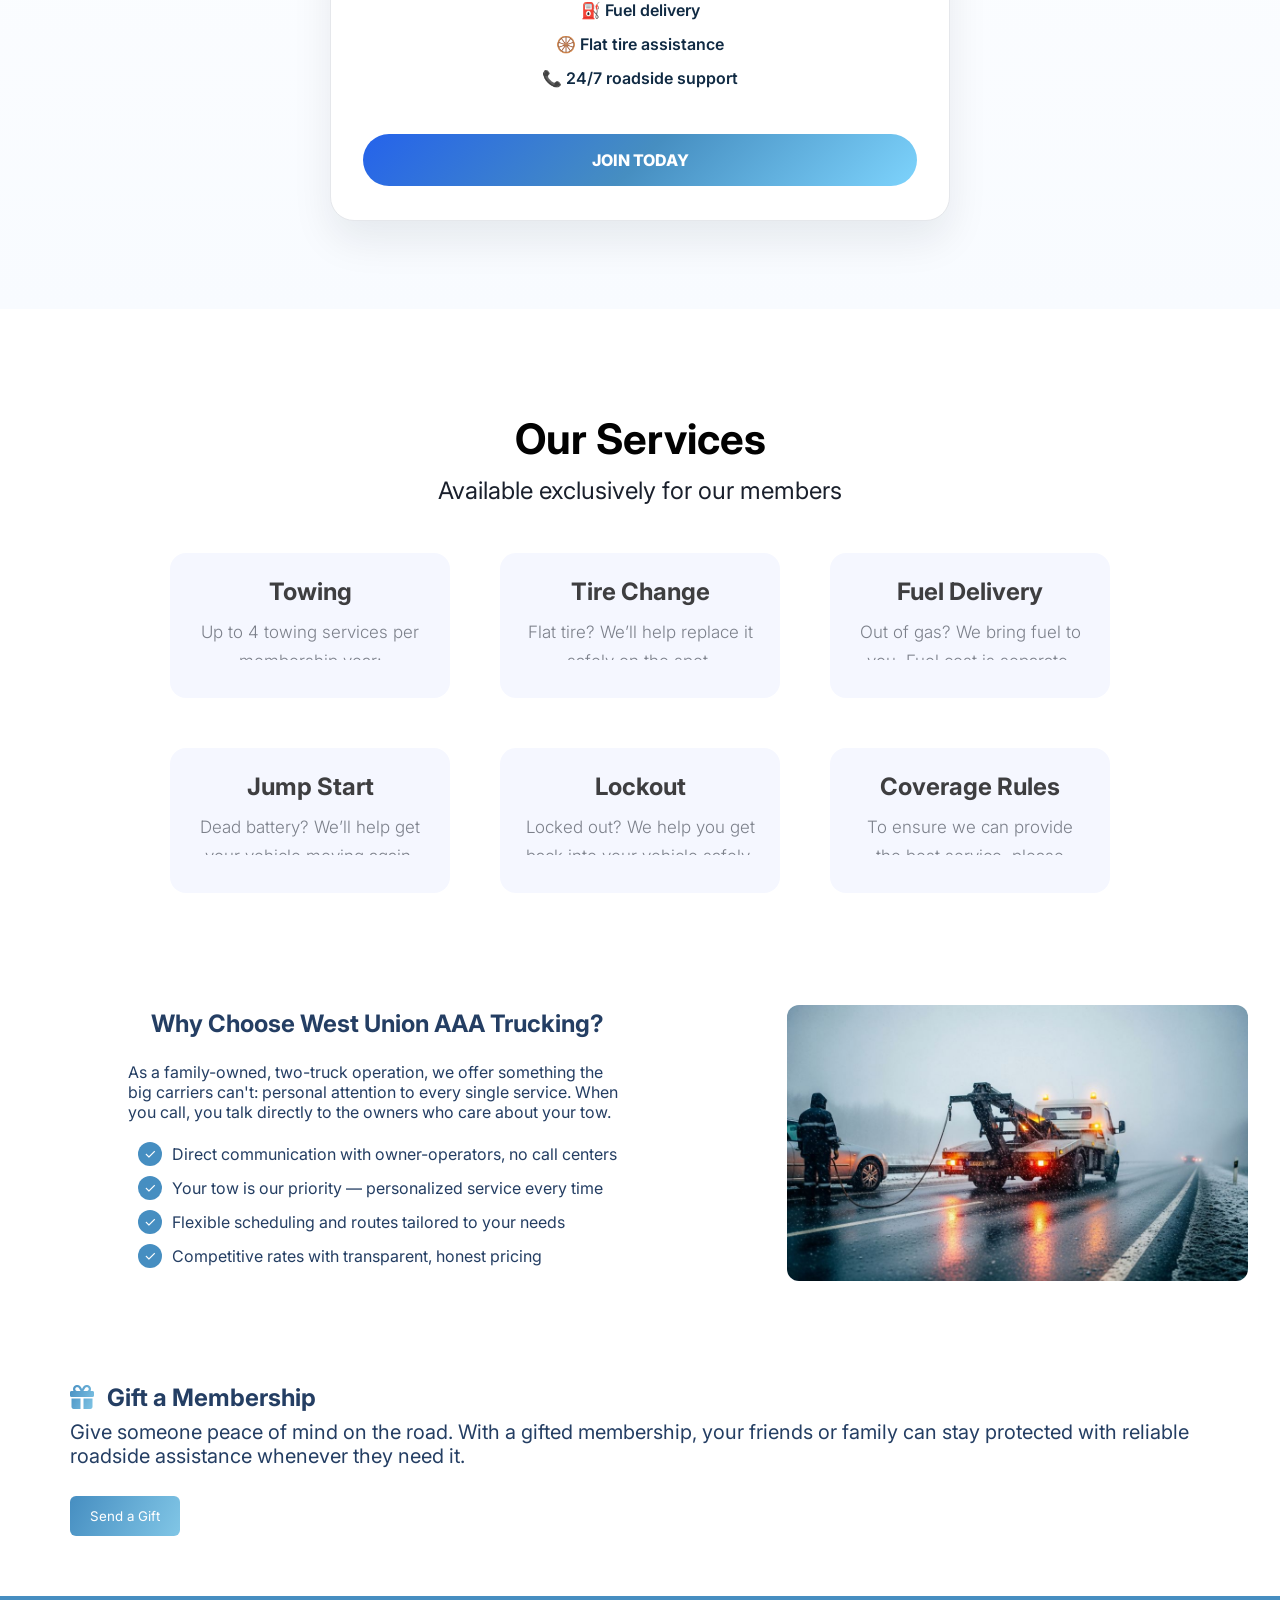
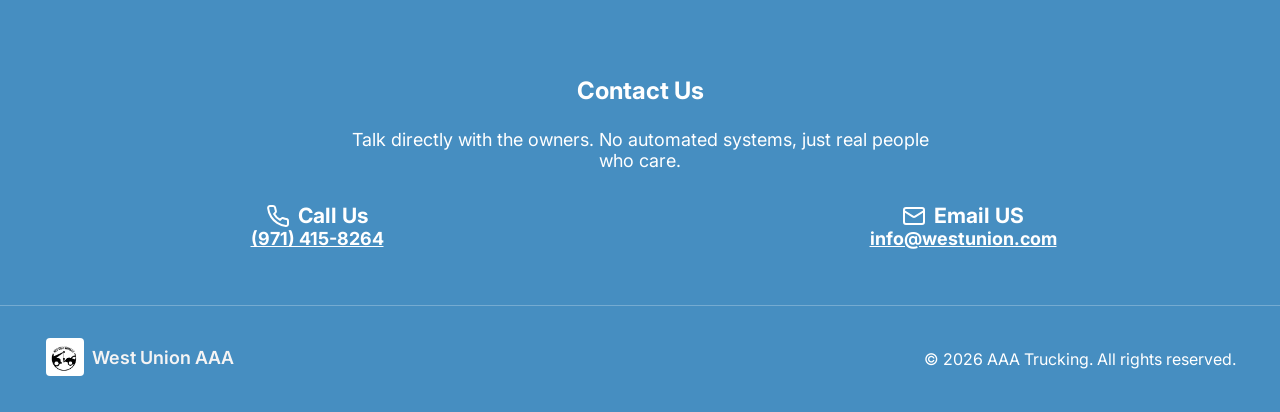
==== commit a61fcdfe: "done with the general page now make member portal and provider portal pages and link them to the mai" ====
--- a/index.html
+++ b/index.html
@@ -1,308 +1,434 @@
-<!DOCTYPE html>
+<!doctype html>
 <html lang="en">
-
-<head>
-  <meta charset="UTF-8">
-  <meta name="viewport" content="width=device-width, initial-scale=1.0">
-  <title>West Union AAA</title>
-  <link rel="stylesheet" href="style.css">
-  <script src="script.js" defer></script>
-  <link rel="stylesheet" href="https://cdnjs.cloudflare.com/ajax/libs/font-awesome/6.5.0/css/all.min.css">
-</head>
-
-<body>
-  <section id="landing">
-    <nav>
-      <div class="row nav__row">
-        <div class="nav__logo">
-          <img src="./assets/westunion logo.jpeg" alt="West Union AAA logo" class="nav__logo--img">
-          <div class="nav__logo--text">West Union AAA</div>
-        </div>
-
-        <ul class="nav__links">
-          <li><a href="#" class="nav__link"> About </a></li>
-          <li><a href="#" class="nav__link">Memberships</a></li>
-          <li><a href="#" class="nav__link">Services</a></li>
-          <li><a href="#" class="nav__link">Pricing</a></li>
-          <li><a href="#" class="nav__link">Contact</a></li>
-          <li><a href="#" class="nav__link nav__link--primary">Sign Up</a></li>
-        </ul>
-
-        <button class="btn__menu" onclick="openMenu()">
-          <svg xmlns="http://www.w3.org/2000/svg" width="24" height="24" viewBox="0 0 24 24" fill="none"
-            stroke="currentColor" stroke-width="2" stroke-linecap="round" stroke-linejoin="round"
-            class="btn__menu--svg">
-            <line x1="3" y1="12" x2="21" y2="12"></line>
-            <line x1="3" y1="6" x2="21" y2="6"></line>
-            <line x1="3" y1="18" x2="21" y2="18"></line>
+  <head>
+    <meta charset="UTF-8" />
+    <meta name="viewport" content="width=device-width, initial-scale=1.0" />
+    <title>West Union AAA</title>
+    <link rel="stylesheet" href="style.css" />
+    <script src="script.js" defer></script>
+    <link
+      rel="stylesheet"
+      href="https://cdnjs.cloudflare.com/ajax/libs/font-awesome/6.5.0/css/all.min.css"
+    />
+  </head>
+
+  <body>
+    <!-- =========================
+         LANDING SECTION
+========================= -->
+    <section id="landing">
+      <nav>
+        <div class="row nav__row">
+          <div class="nav__logo">
+            <img
+              src="./assets/westunion logo.jpeg"
+              alt="West Union AAA logo"
+              class="nav__logo--img"
+            />
+            <div class="nav__logo--text">West Union AAA</div>
+          </div>
+
+          <ul class="nav__links">
+            <li>
+              <a href="#Pricing" class="nav__link"> Membership</a>
+            </li>
+
+            <li>
+              <a href="#services" class="nav__link"> Services </a>
+            </li>
+
+            <li>
+              <a href="#about" class="nav__link"> About </a>
+            </li>
+
+            <li>
+              <a href="#contact" class="nav__link"> Contact </a>
+            </li>
+
+            <li>
+              <a href="#" class="nav__link nav__link--primary">
+                Sign Up
+              </a>
+            </li>
+          </ul>
+
+          <button class="btn__menu" onclick="openMenu()">
+            <svg
+              xmlns="http://www.w3.org/2000/svg"
+              width="24"
+              height="24"
+              viewBox="0 0 24 24"
+              fill="none"
+              stroke="currentColor"
+              stroke-width="2"
+              stroke-linecap="round"
+              stroke-linejoin="round"
+              class="btn__menu--svg"
+            >
+              <line x1="3" y1="12" x2="21" y2="12"></line>
+              <line x1="3" y1="6" x2="21" y2="6"></line>
+              <line x1="3" y1="18" x2="21" y2="18"></line>
+            </svg>
+          </button>
+        </div>
+      </nav>
+      <div class="modal">
+        <button class="btn__menu btn__menu--close" onclick="closeMenu()">
+          <svg xmlns="http://www.w3.org/2000/svg" width="24" height="24"
+            viewBox="0 0 24 24" fill="none" stroke="currentColor"
+            stroke-width="2" stroke-linecap="round" stroke-linejoin="round">
+            <line x1="18" y1="6" x2="6" y2="18"></line>
+            <line x1="6" y1="6" x2="18" y2="18"></line>
           </svg>
         </button>
-      </div>
-    </nav>
-    <div class="modal">
-      <button class="btn__menu btn__menu--close" onclick="closeMenu()">
-        <svg xmlns="http://www.w3.org/2000/svg" width="24" height="24" viewBox="0 0 24 24" fill="none"
-          stroke="currentColor" stroke-width="2" stroke-linecap="round" stroke-linejoin="round"
-          class="light___StyledCloseIcon-lj69nl-14 fASujC">
-          <line x1="18" y1="6" x2="6" y2="18"></line>
-          <line x1="6" y1="6" x2="18" y2="18"></line>
-        </svg>
-      </button>
-      <div class="modal__links">
-        <a class="modal__link">About</a>
-        <a class="modal__link">Memberships</a>
-        <a class="modal__link">Services</a>
-        <a class="modal__link">Pricing</a>
-        <a class="modal__link">Contact</a>
-        <a class="modal__link modal__link--primary">Sign Up</a>
-      </div>
-    </div>
-  </section>
-
-  <section id="memberships">
-    <div class="container__member">
-      <div class="row memberships__row">
-  
-        <div class="memberships__left">
-          <h1 class="memberships__title">
-            West Union AAA Membership
-          </h1>
-        </div>
-  
-        <div class="memberships__right glass">
-          <p class="membership__para">
-            We offer 24/7 roadside assistance including towing, tire replacement,
-            fuel delivery, jump starts, and lockout services — all available to members.
+      
+        <div class="modal__links">
+          <a href="#Pricing" class="modal__link" onclick="closeMenu()">Membership</a>
+          <a href="#services" class="modal__link" onclick="closeMenu()">Services</a>
+          <a href="#about" class="modal__link" onclick="closeMenu()">About</a>
+          <a href="#gifts" class="modal__link" onclick="closeMenu()">Gift</a>
+          <a href="#contact" class="modal__link" onclick="closeMenu()">Contact</a>
+          <a href="#Pricing" class="modal__link modal__link--primary" onclick="closeMenu()">Sign Up</a>
+        </div>
+      </div>
+    </section>
+
+    <!-- =========================
+         memberships SECTION
+========================= -->
+    <section id="memberships">
+      <div class="container__member">
+        <div class="row memberships__row">
+          <div class="memberships__left">
+            <h1 class="memberships__title">West Union AAA Membership</h1>
+          </div>
+
+          <div class="memberships__right glass">
+            <p class="membership__para">
+              We offer 24/7 roadside assistance including towing, tire
+              replacement, fuel delivery, jump starts, and lockout services —
+              all available to members.
+            </p>
+
+            <div class="membership__buttons">
+              <button class="member__btn" id="joinBtn">Join Us</button>
+              <button class="member__btn member__btn--secondary">Log In</button>
+            </div>
+          </div>
+        </div>
+      </div>
+    </section>
+
+    <!-- =========================
+         LUNCH OFFER SECTION
+========================= -->
+    <section id="launch-offer">
+      <div class="container">
+        <div class="launch__offer--wrapper">
+          <div class="launch__offer--left">
+            <p class="launch__tag">GET 30% OFF ON ALL MEMBERSHIPS!</p>
+
+            <h2 class="launch__title">Join Now and Save!</h2>
+          </div>
+
+          <div class="launch__offer--right">
+            <p class="launch__para" id="countdownText">
+              First 499 members get their first year for only
+              <span class="launch__highlight">$49.99</span>
+            </p>
+
+            <button class="launch__btn">Claim Offer</button>
+          </div>
+        </div>
+      </div>
+    </section>
+
+    <!-- =========================
+         PRICING SECTION
+========================= -->
+
+    <section id="Pricing">
+      <div class="container">
+        <div class="row row__pricing">
+          <div class="packages_contant">
+            <h2 class="pricing__title">Simple Membership Plan</h2>
+
+            <p class="pricing__para">
+              Reliable roadside assistance whenever you need it.
+            </p>
+          </div>
+
+          <div class="billing-toggle">
+            <span>Monthly</span>
+
+            <label class="switch">
+              <input type="checkbox" id="billingToggle" />
+              <span class="slider"></span>
+            </label>
+
+            <span>Yearly</span>
+          </div>
+
+          <div class="packages__container">
+            <div class="package">
+              <div class="package__stripe"></div>
+
+              <div class="package__header">
+                <h3 class="package__name">West Union Membership</h3>
+
+                <div class="package__price" id="price">$7.99</div>
+
+                <div class="package__duration" id="duration">Monthly</div>
+              </div>
+
+              <div class="pricing__package--feature">
+                <p class="package__discription">
+                  One membership to keep you protected on the road.
+                </p>
+
+                <ul class="package__feature">
+                  <li>🚛 4 Towing assistance</li>
+                  <li>🔋 Battery jumpstart</li>
+                  <li>🔑 Lockout service</li>
+                  <li>⛽ Fuel delivery</li>
+                  <li>🛞 Flat tire assistance</li>
+                  <li>📞 24/7 roadside support</li>
+                </ul>
+              </div>
+
+              <div class="package__bottom">
+                <button class="package__btn--basic">JOIN TODAY</button>
+              </div>
+            </div>
+          </div>
+        </div>
+      </div>
+    </section>
+
+    <!-- =========================
+         SERVICES SECTION
+========================= -->
+    <section id="services">
+      <div class="container">
+        <div class="row services__header">
+          <h1 class="services__title">Our Services</h1>
+          <p class="services__subtitle">
+            Available exclusively for our members
           </p>
-  
-          <div class="membership__buttons">
-            <button class="member__btn" id="joinBtn">Join Us</button>
-            <button class="member__btn member__btn--secondary">Log In</button>
-          </div>
-        </div>
-  
-      </div>
-    </div>
-  </section>
-
-  <section id="Pricing">
-    <div class="container">
-      <div class="row row__pricing">
-  
-        <div class="packages_contant">
-  
-          <h2 class="pricing__title">
-            Simple, Transparent Membership Plans
+        </div>
+
+        <div class="services__list">
+          <div class="service">
+            <h2 class="service__title">Towing</h2>
+
+            <p class="service__para">
+              Up to 4 towing services per membership year:
+            </p>
+
+            <ul class="service__list">
+              <li>1st tow: up to 20 miles</li>
+              <li>2nd tow: up to 15 miles</li>
+              <li>3rd tow: up to 10 miles</li>
+              <li>4th tow: up to 5 miles</li>
+            </ul>
+          </div>
+
+          <div class="service">
+            <h2 class="service__title">Tire Change</h2>
+            <p class="service__para">
+              Flat tire? We’ll help replace it safely on the spot.
+            </p>
+          </div>
+
+          <div class="service">
+            <h2 class="service__title">Fuel Delivery</h2>
+            <p class="service__para">
+              Out of gas? We bring fuel to you. Fuel cost is separate.
+            </p>
+          </div>
+
+          <div class="service">
+            <h2 class="service__title">Jump Start</h2>
+            <p class="service__para">
+              Dead battery? We’ll help get your vehicle moving again.
+            </p>
+          </div>
+
+          <div class="service">
+            <h2 class="service__title">Lockout</h2>
+            <p class="service__para">
+              Locked out? We help you get back into your vehicle safely.
+            </p>
+          </div>
+
+          <div class="service">
+            <h2 class="service__title">Coverage Rules</h2>
+            <p class="service__para">
+              To ensure we can provide the best service, please note:
+            </p>
+
+            <ul class="service__list">
+              <li>Members must live in the Portland Metro zone</li>
+              <li>Coverage is valid up to 50 miles from member residence</li>
+              <li>Extra miles are $6–$7 per mile</li>
+              <li>Vehicles must be newer than 1990</li>
+            </ul>
+          </div>
+        </div>
+      </div>
+    </section>
+
+    <!-- =========================
+         ABOUT SECTION
+========================= -->
+    <section id="about">
+      <div class="container">
+        <div class="row about__row">
+          <div class="about__content">
+            <h2 class="about__title">Why Choose West Union AAA Trucking?</h2>
+
+            <p class="about__para">
+              As a family-owned, two-truck operation, we offer something the big
+              carriers can't: personal attention to every single service. When
+              you call, you talk directly to the owners who care about your tow.
+            </p>
+
+            <ul class="about__features">
+              <li>
+                <span class="check">✓</span>Direct communication with
+                owner-operators, no call centers
+              </li>
+              <li>
+                <span class="check">✓</span>Your tow is our priority —
+                personalized service every time
+              </li>
+              <li>
+                <span class="check">✓</span>Flexible scheduling and routes
+                tailored to your needs
+              </li>
+              <li>
+                <span class="check">✓</span>Competitive rates with transparent,
+                honest pricing
+              </li>
+            </ul>
+          </div>
+
+          <div class="about__img">
+            <img
+              class="about__img--wrapper"
+              src="./assets/towing in rain.jpg"
+              alt=""
+            />
+          </div>
+        </div>
+      </div>
+    </section>
+
+    <!-- =========================
+         GIFT MEMBERSHIP SECTION
+========================= -->
+
+    <section id="gifts">
+      <dic class="container">
+        <div class="row">
+          <h2 class="gist__title">
+            <i class="fa-solid fa-gift"></i>
+            Gift a Membership
           </h2>
-  
-          <p class="pricing__para">
-            Choose a plan that fits your needs and drive with confidence.
+          <p class="gift_membership">
+            Give someone peace of mind on the road. With a gifted membership,
+            your friends or family can stay protected with reliable roadside
+            assistance whenever they need it.
           </p>
-        </div>
-  
-        <!-- Toggle -->
-        <div class="billing-toggle">
-          <span>Pay Monthly</span>
-  
-          <label class="switch">
-            <input type="checkbox" id="billingToggle" checked>
-            <span class="slider"></span>
-          </label>
-  
-          <span>Pay Yearly</span>
-        </div>
-  
-        <!-- Card -->
-        <div class="packages__container">
-          <div class="package">
-  
-            <div class="package__stripe basic__stripe"></div>
-  
-            <div class="package__header">
-              <h3 class="pakage__name">West Union Membership</h3>
-  
-              <div class="package__price" id="price">$79.99</div>
-              <div class="package__duration" id="duration">Yearly</div>
-  
-              <p class="package__offer" id="offer">
-                Launch Offer: $49.99 first year
-              </p>
+
+          <button class="gift__btn">Send a Gift</button>
+        </div>
+      </dic>
+    </section>
+
+    <!-- =========================
+         CONTACT SECTION
+========================= -->
+    <section id="contact">
+      <div class="container">
+        <div class="row">
+          <div class="contact__header">
+            <h2 class="contactUs">Contact Us</h2>
+            <p class="contact__para">
+              Talk directly with the owners. No automated systems, just real
+              people who care.
+            </p>
+          </div>
+
+          <div class="contact__options">
+            <div class="call">
+              <div class="contact__item">
+                <svg
+                  xmlns="http://www.w3.org/2000/svg"
+                  width="24"
+                  height="24"
+                  viewBox="0 0 24 24"
+                  fill="none"
+                  stroke="currentColor"
+                  stroke-width="2"
+                  stroke-linecap="round"
+                  stroke-linejoin="round"
+                  class="lucide lucide-phone w-12 h-12 mx-auto mb-4"
+                  data-fg-d3bl122="0.8:17.1221:/src/app/App.tsx:204:15:9660:44:e:Phone::::::DmpI"
+                  data-fgid-d3bl122=":r2v:"
+                >
+                  <path
+                    d="M22 16.92v3a2 2 0 0 1-2.18 2 19.79 19.79 0 0 1-8.63-3.07 19.5 19.5 0 0 1-6-6 19.79 19.79 0 0 1-3.07-8.67A2 2 0 0 1 4.11 2h3a2 2 0 0 1 2 1.72 12.84 12.84 0 0 0 .7 2.81 2 2 0 0 1-.45 2.11L8.09 9.91a16 16 0 0 0 6 6l1.27-1.27a2 2 0 0 1 2.11-.45 12.84 12.84 0 0 0 2.81.7A2 2 0 0 1 22 16.92z"
+                  ></path>
+                </svg>
+
+                <h3 class="contact__phone">Call Us</h3>
+              </div>
+              <p class="contact__phone-number">(971) 415-8264</p>
             </div>
-  
-            <div class="pricing__package--feature">
-              <p class="package__discription">
-                One simple membership to keep you covered on the road.
-              </p>
-  
-              <ul class="package__feature">
-                <li>✔️ 4 roadside services per year</li>
-                <li>🚗 1st tow up to 20 miles</li>
-                <li>🚗 2nd tow up to 15 miles</li>
-                <li>🚗 3rd tow up to 10 miles</li>
-                <li>🚗 4th tow up to 5 miles</li>
-                <li>🔋 Jumpstart</li>
-                <li>🔑 Lockout</li>
-                <li>⛽ Fuel delivery (fuel cost separate)</li>
-                <li>🛞 Tire change</li>
-              </ul>
+
+            <div class="email">
+              <div class="contact__item">
+                <svg
+                  xmlns="http://www.w3.org/2000/svg"
+                  width="24"
+                  height="24"
+                  viewBox="0 0 24 24"
+                  fill="none"
+                  stroke="currentColor"
+                  stroke-width="2"
+                  stroke-linecap="round"
+                  stroke-linejoin="round"
+                  class="lucide lucide-mail w-12 h-12 mx-auto mb-4"
+                  data-fg-d3bl130="0.8:17.1221:/src/app/App.tsx:210:15:9973:43:e:Mail::::::D4VR"
+                  data-fgid-d3bl130=":r34:"
+                >
+                  <rect width="20" height="16" x="2" y="4" rx="2"></rect>
+                  <path d="m22 7-8.97 5.7a1.94 1.94 0 0 1-2.06 0L2 7"></path>
+                </svg>
+                <h3 class="contact__email--title">Email US</h3>
+              </div>
+              <p class="contact__email">info@westunion.com</p>
             </div>
-  
-            <div class="package__bottom">
-              <button class="package__btn--basic">JOIN TODAY</button>
-            </div>
-  
-          </div>
-        </div>
-  
-      </div>
-    </div>
-  </section>
- 
-
-  <section id="services">
-    <div class="container">
-      <div class="row services__header">
-        <h1 class="services__title">Our Services</h1>
-        <p class="services__subtitle">
-          Available exclusively for our members
-        </p>
-      </div>
-
-      <div class="services__list">
-        <div class="service">
-          <h2 class="service__title">Towing</h2>
-          <p class="service__para">Fast and reliable vehicle towing anytime.</p>
-        </div>
-
-        <div class="service">
-          <h2 class="service__title">Tire Replacement</h2>
-          <p class="service__para">Flat tire? We’ll replace it on the spot.</p>
-        </div>
-
-        <div class="service">
-          <h2 class="service__title">Fuel Delivery</h2>
-          <p class="service__para">Out of gas? We bring fuel to you.</p>
-        </div>
-
-        <div class="service">
-          <h2 class="service__title">Jump Start</h2>
-          <p class="service__para">Dead battery? We’ll get you moving again.</p>
-        </div>
-
-        <div class="service">
-          <h2 class="service__title">Lockout</h2>
-          <p class="service__para">Locked out? We help you get back in safely.</p>
-        </div>
-
-      </div>
-    </div>
-  </section>
-
-  <section id="about">
-    <div class="container">
-      <div class="row about__row">
-        <div class="about__content">
-          <h2 class="about__title">Why Choose West Union AAA Trucking?</h2>
-  
-          <p class="about__para">
-            As a family-owned, two-truck operation, we offer something the big carriers can't:
-            personal attention to every single service. When you call, you talk directly to
-            the owners who care about your tow.
-          </p>
-  
-          <ul class="about__features">
-            <li><span class="check">✓</span>Direct communication with owner-operators, no call centers</li>
-            <li><span class="check">✓</span>Your tow is our priority — personalized service every time</li>
-            <li><span class="check">✓</span>Flexible scheduling and routes tailored to your needs</li>
-            <li><span class="check">✓</span>Competitive rates with transparent, honest pricing</li>
-          </ul>
-        </div>
-
-        <div class="about__img">
-          <img class="about__img--wrapper" src="./assets/towing in rain.jpg" alt="">
-        </div>
-      </div>
-    </div>
-  </section>
-
-
-
-  <!-- <section id="offers">
-    <div class="container">
-      <div class="row">
-        <h2>Our Offer</h2>
-
-        <p>
-
-        </p>
-
-      </div>
-
-    </div>
-  </section> -->
-
-  
-
-  <section id="gifts"> 
-    <dic class="container">
-      <div class="row">
-       
-        <h2 class="gist__title"> <i class="fa-solid fa-gift"></i>
-          Gift a Membership
-        </h2>
-        <p class="gift_membership">
-          Give someone peace of mind on the road. With a gifted membership, your friends or family can stay protected with reliable roadside assistance whenever they need it.
-        </p>
-
-        <button class="gift__btn">Send a Gift</button>
-
-      </div>
-    </dic>
-  </section>
-
-  <section id="contact">
-    <div class="container">
-      <div class="row">
-        <div class="contact__header">
-        <h2 class="contactUs"> 
-          Contact Us
-        </h2>
-        <p class="contact__para">Talk directly with the owners. No automated systems, just real people who care.
-        </p></div>
-
-        <div class="contact__options">
-          <div class="call">
-            <div class="contact__item"> <svg xmlns="http://www.w3.org/2000/svg" width="24" height="24" viewBox="0 0 24 24" fill="none" stroke="currentColor" stroke-width="2" stroke-linecap="round" stroke-linejoin="round" class="lucide lucide-phone w-12 h-12 mx-auto mb-4" data-fg-d3bl122="0.8:17.1221:/src/app/App.tsx:204:15:9660:44:e:Phone::::::DmpI" data-fgid-d3bl122=":r2v:"><path d="M22 16.92v3a2 2 0 0 1-2.18 2 19.79 19.79 0 0 1-8.63-3.07 19.5 19.5 0 0 1-6-6 19.79 19.79 0 0 1-3.07-8.67A2 2 0 0 1 4.11 2h3a2 2 0 0 1 2 1.72 12.84 12.84 0 0 0 .7 2.81 2 2 0 0 1-.45 2.11L8.09 9.91a16 16 0 0 0 6 6l1.27-1.27a2 2 0 0 1 2.11-.45 12.84 12.84 0 0 0 2.81.7A2 2 0 0 1 22 16.92z"></path></svg>
-
-            <h3 class="contact__phone">Call Us</h3>
-          </div>
-            <p class="contact__phone-number">(971) 415-8264</p>
-          </div>
-
-          <div class="email"> 
-            <div class="contact__item">  <svg xmlns="http://www.w3.org/2000/svg" width="24" height="24" viewBox="0 0 24 24" fill="none" stroke="currentColor" stroke-width="2" stroke-linecap="round" stroke-linejoin="round" class="lucide lucide-mail w-12 h-12 mx-auto mb-4" data-fg-d3bl130="0.8:17.1221:/src/app/App.tsx:210:15:9973:43:e:Mail::::::D4VR" data-fgid-d3bl130=":r34:"><rect width="20" height="16" x="2" y="4" rx="2"></rect><path d="m22 7-8.97 5.7a1.94 1.94 0 0 1-2.06 0L2 7"></path></svg>
-            <h3 class="contact__email--title">Email US</h3>
-          </div>
-            <p class="contact__email">info@westunion.com</p>
-          </div>
-
-        </div>
-      </div>
-    </div>
-  </section>
-
-
-  <footer> 
-    <div class="row footer__row">
-      <div class="footer__logo">
-        <img src="./assets/westunion logo.jpeg" alt="West Union AAA logo" class="footer__logo--img">
-        <div class="footer__logo--text">West Union AAA</div>
-      </div>
-      <div>
-        <p class="footer__para">© 2026 AAA Trucking. All rights reserved. </p>
-      </div>
-    </div>
-  </footer>
-</body>
-
-</html>+          </div>
+        </div>
+      </div>
+    </section>
+
+    <footer>
+      <div class="row footer__row">
+        <div class="footer__logo">
+          <img
+            src="./assets/westunion logo.jpeg"
+            alt="West Union AAA logo"
+            class="footer__logo--img"
+          />
+          <div class="footer__logo--text">West Union AAA</div>
+        </div>
+        <div>
+          <p class="footer__para">© 2026 AAA Trucking. All rights reserved.</p>
+        </div>
+      </div>
+    </footer>
+  </body>
+</html>
--- a/style.css
+++ b/style.css
@@ -1,4 +1,8 @@
 @import url('https://fonts.googleapis.com/css2?family=Inter:wght@100;200;300;400;500;600;700;800;900&display=swap');
+
+html {
+    scroll-behavior: smooth;
+}
 
 * {
     margin: 0;
@@ -46,6 +50,44 @@
     text-decoration: none;
 }
 
+
+.member__btn,
+.package__btn--basic,
+.gift__btn,
+.launch__btn {
+
+    transition: all 0.3s ease;
+}
+
+.member__btn:hover,
+.package__btn--basic:hover,
+.gift__btn:hover,
+.launch__btn:hover {
+
+    transform: translateY(-3px);
+
+    box-shadow: 0 10px 20px rgba(37, 99, 235, 0.25);
+}
+
+.service,
+.package,
+.launch__offer--wrapper {
+
+    animation: fadeUp 0.8s ease;
+}
+
+@keyframes fadeUp {
+
+    from {
+        opacity: 0;
+        transform: translateY(30px);
+    }
+
+    to {
+        opacity: 1;
+        transform: translateY(0);
+    }
+}
 
 /* LANDING */
 
@@ -120,56 +162,58 @@
     top: 0;
     left: 0;
     right: 0;
-    height: 378px;
     margin: 24px 16px;
     padding: 32px;
-    background-color: #fff;
+    background-color: white;
     border: 1px solid rgb(229, 231, 235);
-    border-radius: 8px;
-    z-index: 4;
+    border-radius: 16px;
+    z-index: 9999;
     visibility: hidden;
+    backdrop-filter: blur(10px);
     opacity: 0;
-    transform: translateX(300%);
-    transition: all 300ms ease;
-}
-
-.modal__links {
-    width: 100%;
-    height: 100%;
-    display: flex;
-    flex-direction: column;
-    align-items: center;
-}
-
-.modal__link {
-    color: #1a202c;
-    font-size: 18px;
-    font-weight: 600;
-    line-height: 1.5;
-    margin: 8px 0;
-    padding-bottom: 4px;
-    border-bottom: 2px solid transparent;
-}
-
-.modal__link--primary {
-    color: #f7fafc;
-    padding: 12px 32px;
-    background: #1a3cfd;
-    border-radius: 500px;
-    border: none;
+    transform: translateY(-30px);
+    transition: all 0.35s ease;
+    box-shadow: 0 20px 40px rgba(0, 0, 0, 0.18);
 }
 
 .menu--open .modal {
     visibility: visible;
     opacity: 1;
-    transform: translateX(0);
+    transform: translateY(0);
+}
+
+.modal__links {
+    display: flex;
+    flex-direction: column;
+    align-items: center;
+    gap: 12px;
 }
 
 .btn__menu--close {
-    position: fixed;
-    top: 24px;
+    position: absolute;
+    top: 18px;
     right: 18px;
 }
+.modal__link:hover {
+
+    background: rgba(255, 255, 255, 0.22);
+
+    transform: translateY(-3px) scale(1.02);
+
+    box-shadow: 0 10px 20px rgba(0, 0, 0, 0.12);
+}
+.modal__link--primary {
+
+    background: white;
+
+    color: rgb(70, 142, 193);
+
+    margin-top: 12px;
+
+    font-weight: 800;
+}
+
+
 
 /* 
 
@@ -254,17 +298,14 @@
     color: white;
 }
 
-
-/* 
-
-Services
-
-*/
+/* =========================
+        SERVICES
+========================= */
 
 #services {
-
     padding: 96px 32px;
 }
+
 
 .services__header {
     display: flex;
@@ -277,9 +318,7 @@
     font-size: 42px;
     font-weight: 700;
     color: #020202;
-    /* align-items: center; */
     margin-bottom: 12px;
-
 }
 
 .services__subtitle {
@@ -287,34 +326,94 @@
     color: #1a202c;
 }
 
+
 .services__list {
     display: flex;
     flex-wrap: wrap;
     justify-content: center;
-    gap: 32px;
-}
+    gap: 50px;
+    max-width: 950px;
+    margin: 0 auto;
+    margin-top: 12px;
+    overflow: hidden;
+    transition: all 0.35s ease;
+
+}
+
+.service__list li {
+    list-style: none;
+    margin-top: 24px;
+    padding: 0;
+    transform: translateY(10px);
+    transition: all 0.35s ease;
+    color: #1a202c;
+    line-height: 1.5;
+    font-size: 16px;
+}
+
+
 
 .service {
     font-weight: 300;
     width: 280px;
+    height: 145px;
+    overflow: hidden;
     padding: 24px;
+    padding-bottom: 40px;
     font-size: 18px;
     border-radius: 16px;
     background: #f5f7ff;
-    transition: transform 0.3s ease, box-shadow 0.3s ease;
+    transition: all 0.35s ease;
+    cursor: pointer;
+    text-align: center;
 }
 
 .service:hover {
+
+    height: auto;
     transform: translateY(-6px);
     box-shadow: 0 10px 20px rgba(0, 0, 0, 0.1);
 }
 
+
+
+.service__title {
+    font-size: 24px;
+    font-weight: 700;
+    color: #020202c1;
+    margin-bottom: 12px;
+}
+
 .service__para {
-    font-size: 18px;
+    font-size: 17px;
     color: #1a202c;
     margin-top: 12px;
-
-}
+    line-height: 1.7;
+    opacity: 0.55;
+    max-height: 42px;
+    overflow: hidden;
+    transition: all 0.35s ease;
+}
+
+.service__para--note {
+    font-size: 18px;
+    font-weight: 600;
+    color: #1a202c;
+    margin-top: 12px;
+    line-height: 1.7;
+    opacity: 0.55;
+    max-height: 42px;
+    overflow: hidden;
+}
+
+.service:hover .service__para {
+
+    opacity: 1;
+
+    max-height: 200px;
+}
+
+
 
 /* 
 
@@ -387,18 +486,22 @@
     width: 100%;
     display: block;
     border-radius: 12px;
-}
-
-/* 
-
-Pricing
-
-*/
-
+    transition: all 0.4s ease;
+}
+
+.about__img--wrapper:hover {
+    transform: scale(1.02);
+    box-shadow: 0 20px 40px rgba(0, 0, 0, 0.18);
+}
+
+
+/* =========================
+        PRICING SECTION
+========================= */
 
 #Pricing {
-    background: white;
-    padding: 96px 32px;
+    background: linear-gradient(to bottom, #ffffff, #f8fbff);
+    padding: 80px 32px;
 }
 
 .row__pricing {
@@ -410,21 +513,19 @@
 
 .packages_contant {
     max-width: 700px;
-    margin-bottom: 32px;
+    margin-bottom: 28px;
 }
 
 .pricing__title {
-    font-size: 42px;
+    font-size: 36px;
     font-weight: 800;
-    color: var(--dark);
+    color: #102a43;
     margin-bottom: 12px;
-    line-height: 1.2;
 }
 
 .pricing__para {
-    font-size: 18px;
-    color: var(--gray);
-    line-height: 1.7;
+    font-size: 17px;
+    color: #64748b;
 }
 
 /* TOGGLE */
@@ -434,8 +535,8 @@
     align-items: center;
     justify-content: center;
     gap: 14px;
-    margin-bottom: 48px;
-    font-size: 18px;
+    margin-bottom: 40px;
+    font-size: 16px;
     font-weight: 700;
 }
 
@@ -452,10 +553,10 @@
 .slider {
     position: absolute;
     inset: 0;
+    background: #dbe4ee;
+    border-radius: 999px;
     cursor: pointer;
-    background: #cbd5e1;
-    border-radius: 999px;
-    transition: all 0.3s ease;
+    transition: 0.3s;
 }
 
 .slider::before {
@@ -463,15 +564,15 @@
     position: absolute;
     width: 26px;
     height: 26px;
+    left: 4px;
     top: 4px;
-    left: 4px;
     border-radius: 50%;
     background: white;
-    transition: all 0.3s ease;
+    transition: 0.3s;
 }
 
 .switch input:checked+.slider {
-    background: var(--primary);
+    background: #468ec1;
 }
 
 .switch input:checked+.slider::before {
@@ -488,91 +589,78 @@
 
 .package {
     width: 100%;
-    max-width: 460px;
+    max-width: 620px;
     background: white;
-    border-radius: 28px;
+    border-radius: 24px;
     overflow: hidden;
     border: 1px solid #e5e7eb;
     box-shadow: 0 20px 40px rgba(15, 23, 42, 0.08);
-    transition: all 0.35s ease;
-}
-
-.package:hover {
-    transform: translateY(-10px);
-    box-shadow: 0 30px 60px rgba(15, 23, 42, 0.15);
 }
 
 .package__stripe {
     height: 8px;
-    background: linear-gradient(115deg,
-            var(--primary),
+    background: linear-gradient(135deg,
+            #2563eb,
+            #468ec1,
             #81c6e6);
 }
 
 .package__header {
-    padding: 40px 32px;
-    border-bottom: 1px solid #e5e7eb;
+    padding: 34px 32px;
+    border-bottom: 1px solid #edf2f7;
 }
 
 .package__name {
-    font-size: 24px;
+    font-size: 22px;
     font-weight: 800;
-    color: var(--dark);
+    color: #102a43;
 }
 
 .package__price {
-    font-size: 56px;
+    font-size: 50px;
     font-weight: 900;
-    color: var(--primary-dark);
-    margin-top: 16px;
-    line-height: 1;
+    color: #2563eb;
+    margin-top: 14px;
 }
 
 .package__duration {
-    margin-top: 10px;
-    color: var(--gray);
+    margin-top: 6px;
+    color: #64748b;
     font-size: 16px;
     font-weight: 700;
 }
 
-.package__offer {
-    margin-top: 14px;
-    color: #16a34a;
-    font-weight: 800;
-    font-size: 15px;
-}
-
 /* FEATURES */
 
 .pricing__package--feature {
-    padding: 36px 32px;
-    text-align: left;
+    padding: 32px;
+    text-align: center;
 }
 
 .package__discription {
-    color: var(--gray);
-    margin-bottom: 24px;
-    line-height: 1.7;
+    color: #64748b;
+    margin-bottom: 20px;
 }
 
 .package__feature {
     list-style: none;
+    display: flex;
+    flex-direction: column;
+    align-items: center;
+    padding: 0;
 }
 
 .package__feature li {
-    margin-bottom: 16px;
+    margin-bottom: 14px;
     font-size: 16px;
     font-weight: 600;
-    color: var(--dark);
-    display: flex;
-    align-items: center;
-    gap: 10px;
+    color: #102a43;
 }
 
 /* BUTTON */
 
 .package__bottom {
-    padding: 0 32px 40px;
+    padding: 0 32px 34px;
 }
 
 .package__btn--basic {
@@ -580,9 +668,10 @@
     padding: 16px;
     border: none;
     border-radius: 999px;
-    background: linear-gradient(115deg,
-            var(--primary),
-            var(--primary-dark));
+    background: linear-gradient(135deg,
+            #2563eb,
+            #468ec1,
+            #7dd3fc);
     color: white;
     font-size: 16px;
     font-weight: 800;
@@ -594,6 +683,121 @@
     transform: translateY(-3px);
     filter: brightness(1.05);
 }
+
+/* 
+===================
+LUNCH OFFER SECTION
+============
+*/
+
+#launch-offer {
+    padding: 60px 32px;
+    border-radius: 16px;
+}
+
+.launch__offer--wrapper {
+    width: 100%;
+    max-width: 1100px;
+    margin: 0 auto;
+    background: linear-gradient(135deg, #2563eb, #468ec1, #7dd3fc);
+    border-radius: 28px;
+    padding: 48px 56px;
+    display: flex;
+    justify-content: space-between;
+    align-items: center;
+    gap: 48px;
+}
+
+.launch__offer--left {
+    width: 50%;
+}
+
+.launch__offer--right {
+    width: 50%;
+    display: flex;
+    flex-direction: column;
+    align-items: center;
+    gap: 18px;
+    text-align: center;
+}
+
+.launch__tag {
+    color: rgba(255, 255, 255, 0.85);
+    font-size: 14px;
+    font-weight: 800;
+    letter-spacing: 2px;
+    margin-bottom: 12px;
+}
+
+.launch__title {
+    font-size: 34px;
+    font-weight: 900;
+    color: white;
+}
+
+.launch__para {
+    font-size: 20px;
+    color: white;
+    line-height: 1.6;
+    max-width: 460px;
+}
+
+.launch__highlight {
+    color: #fef08a;
+    font-weight: 900;
+    display: inline-block;
+
+    animation: pulsePrice 1.8s infinite ease-in-out;
+}
+
+@keyframes pulsePrice {
+
+    0% {
+        transform: scale(1);
+    }
+
+    50% {
+        transform: scale(1.18);
+    }
+
+    100% {
+        transform: scale(1);
+    }
+}
+
+
+
+.launch__btn {
+    padding: 16px 32px;
+    border: none;
+    border-radius: 999px;
+    background: white;
+    color: #2563eb;
+    font-size: 16px;
+    font-weight: 800;
+    cursor: pointer;
+}
+
+@media (max-width: 768px) {
+    .launch__offer--wrapper {
+        flex-direction: column;
+        text-align: center;
+        padding: 40px 28px;
+    }
+
+    .launch__offer--left,
+    .launch__offer--right {
+        width: 100%;
+        align-items: center;
+        text-align: center;
+    }
+
+    .launch__btn {
+        width: 100%;
+    }
+}
+
+
 
 /* 
 
@@ -726,10 +930,16 @@
 FOOTER
 */
 
+footer {
+    background-color: rgb(70, 142, 193);
+    padding: 24px 32px;
+    border-top: 1px solid rgba(255, 255, 255, 0.25);
+}
+
 .footer__row {
     display: flex;
     justify-content: space-between;
-    background-color: rgb(70, 142, 193);
+    align-items: center;
 }
 
 .footer__logo {
@@ -763,4 +973,264 @@
     width: 24px;
     height: 24px;
     stroke: white;
+}
+
+/* =========================
+        SMALL DEVICES
+========================= */
+
+@media (max-width: 768px) {
+
+    html {
+        scroll-behavior: smooth;
+    }
+
+    section {
+        padding-left: 20px;
+        padding-right: 20px;
+    }
+
+    .row {
+        flex-direction: column;
+    }
+    
+
+    /* NAV */
+
+    nav {
+        padding-top: 20px;
+    }
+
+    .nav__row {
+        flex-direction: row;
+        justify-content: space-between;
+        align-items: center;
+    }
+
+    .nav__links {
+        display: none;
+    }
+
+    .btn__menu {
+        display: block;
+    }
+
+    .nav__logo--text {
+        font-size: 16px;
+    }
+
+    /* MOBILE MENU */
+
+    .modal {
+        margin: 12px;
+        height: auto;
+        padding: 32px 20px;
+    }
+
+    .modal__links {
+        gap: 12px;
+    }
+
+    /* HERO / MEMBERSHIP */
+
+    .memberships__row {
+        flex-direction: column;
+        text-align: center;
+        gap: 32px;
+    }
+
+    .memberships__left,
+    .memberships__right {
+        width: 100%;
+    }
+
+    .memberships__title {
+        font-size: 36px;
+        line-height: 1.2;
+    }
+
+    .membership__para {
+        font-size: 17px;
+    }
+
+    .membership__buttons {
+        justify-content: center;
+        flex-wrap: wrap;
+    }
+
+    .member__btn {
+        width: 100%;
+        max-width: 220px;
+    }
+
+    /* LAUNCH OFFER */
+
+    .launch__offer--wrapper {
+        flex-direction: column;
+        text-align: center;
+        gap: 24px;
+    }
+
+    .launch__title {
+        font-size: 32px;
+    }
+
+    .launch__para {
+        font-size: 17px;
+    }
+
+    /* PRICING */
+
+    .pricing__title {
+        font-size: 32px;
+    }
+
+    .pricing__para {
+        font-size: 17px;
+    }
+
+    .package {
+        max-width: 100%;
+    }
+
+    .package__price {
+        font-size: 40px;
+    }
+
+    .billing-toggle {
+        flex-wrap: wrap;
+        gap: 10px;
+    }
+
+    /* SERVICES */
+
+    .services__title {
+        font-size: 34px;
+    }
+
+    .services__subtitle {
+        font-size: 18px;
+    }
+
+    .services__list {
+        gap: 24px;
+    }
+
+    .service {
+        width: 100%;
+        max-width: 340px;
+    }
+
+    .service:hover {
+        height: 280px;
+    }
+
+    /* ABOUT */
+
+    .about__row {
+        flex-direction: column;
+        gap: 48px;
+    }
+
+    .about__content,
+    .about__img {
+        width: 100%;
+    }
+
+    .about__content {
+        text-align: center;
+    }
+
+    .about__para {
+        max-width: 100%;
+    }
+
+    .about__features {
+        text-align: left;
+    }
+
+    /* GIFTS */
+
+    #gifts .row {
+        align-items: center;
+        text-align: center;
+    }
+
+    .gist__title,
+    .gift_membership,
+    .gift__btn {
+        margin-left: 0;
+    }
+
+    .gift__btn {
+        width: 100%;
+        max-width: 240px;
+    }
+
+    /* CONTACT */
+
+    .contact__options {
+        flex-direction: column;
+        gap: 28px;
+    }
+
+    .call,
+    .email {
+        width: 100%;
+    }
+
+    .contact__para {
+        font-size: 17px;
+    }
+
+    /* FOOTER */
+
+    footer {
+        padding: 24px 20px;
+    }
+
+    .footer__row {
+        flex-direction: column;
+        gap: 16px;
+        text-align: center;
+    }
+
+    .footer__para {
+        margin-right: 0;
+    }
+}
+
+
+/* EXTRA SMALL DEVICES */
+
+@media (max-width: 480px) {
+
+    .memberships__title {
+        font-size: 30px;
+    }
+
+    .pricing__title,
+    .services__title,
+    .contactUs {
+        font-size: 28px;
+    }
+
+    .package__price {
+        font-size: 34px;
+    }
+
+    .launch__title {
+        font-size: 28px;
+    }
+
+    .service {
+        padding: 20px;
+    }
+
+    .member__btn,
+    .gift__btn,
+    .launch__btn,
+    .package__btn--basic {
+        width: 100%;
+    }
 }
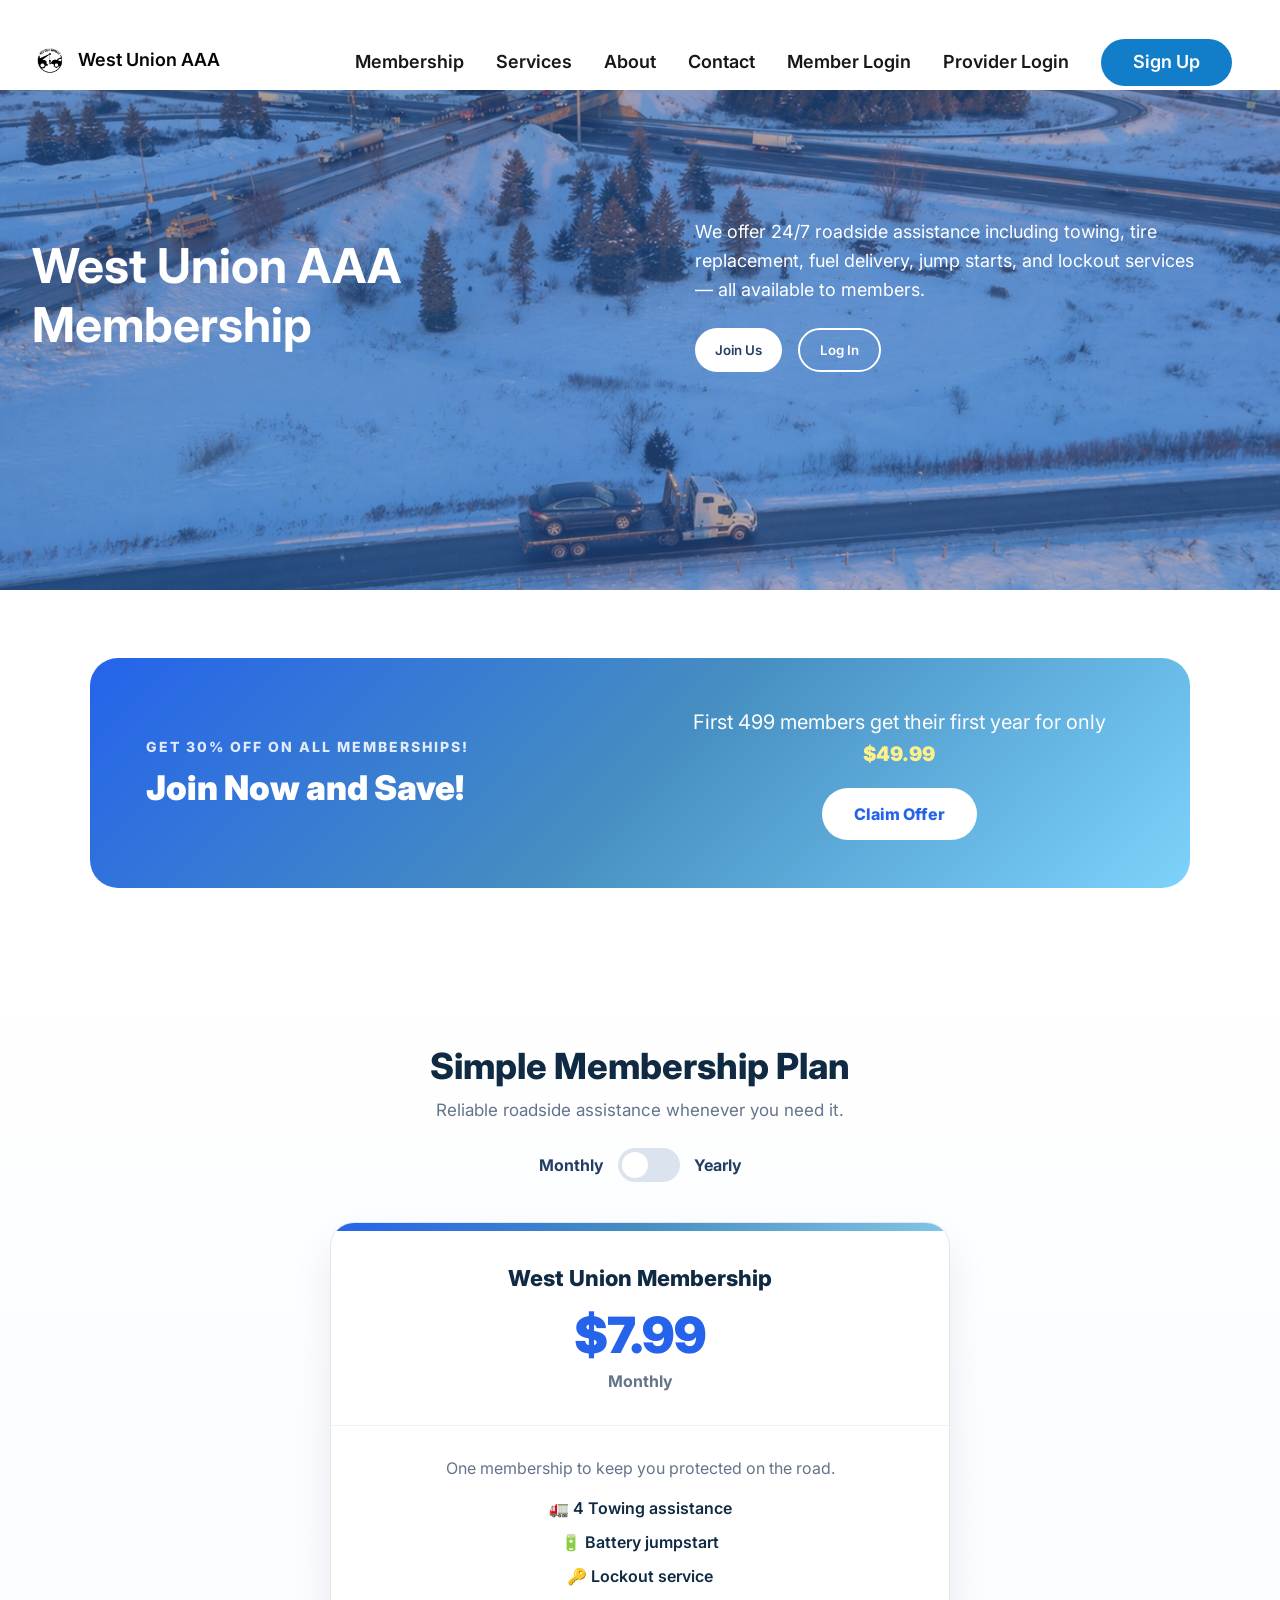
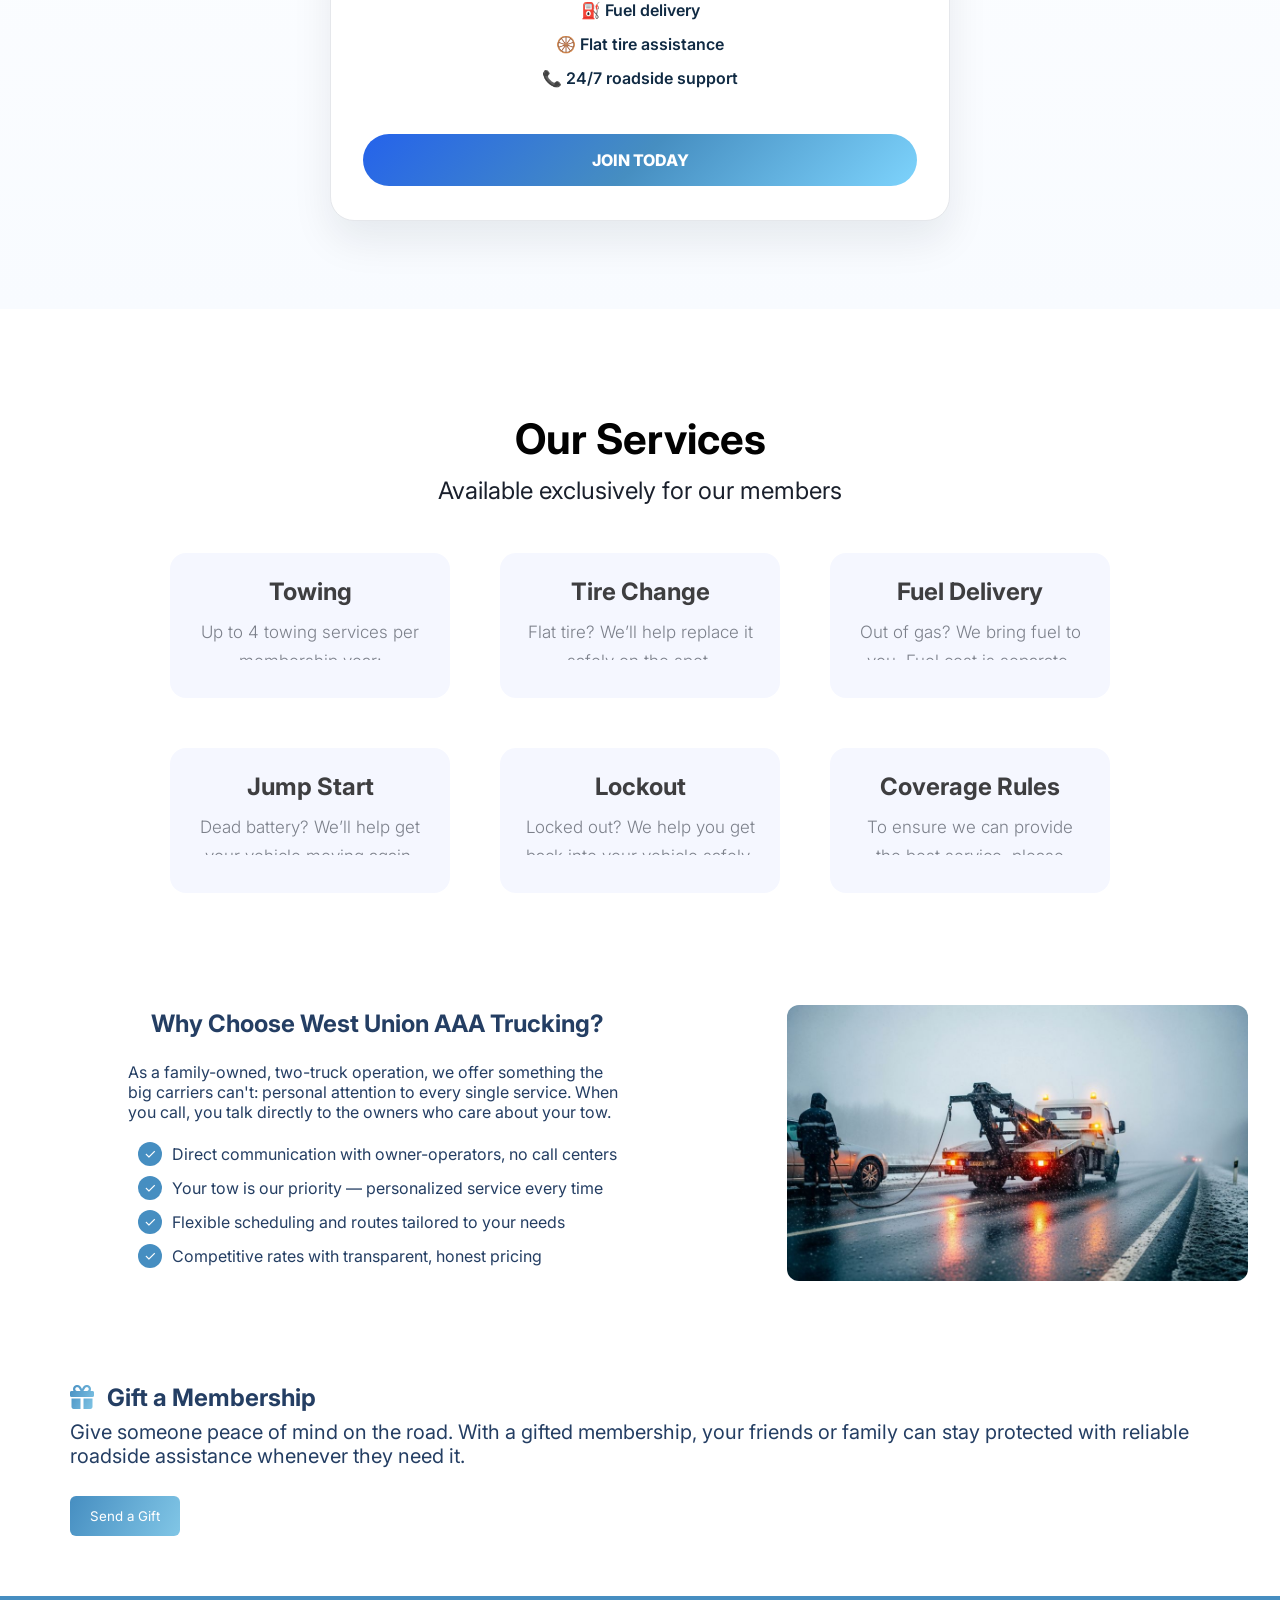
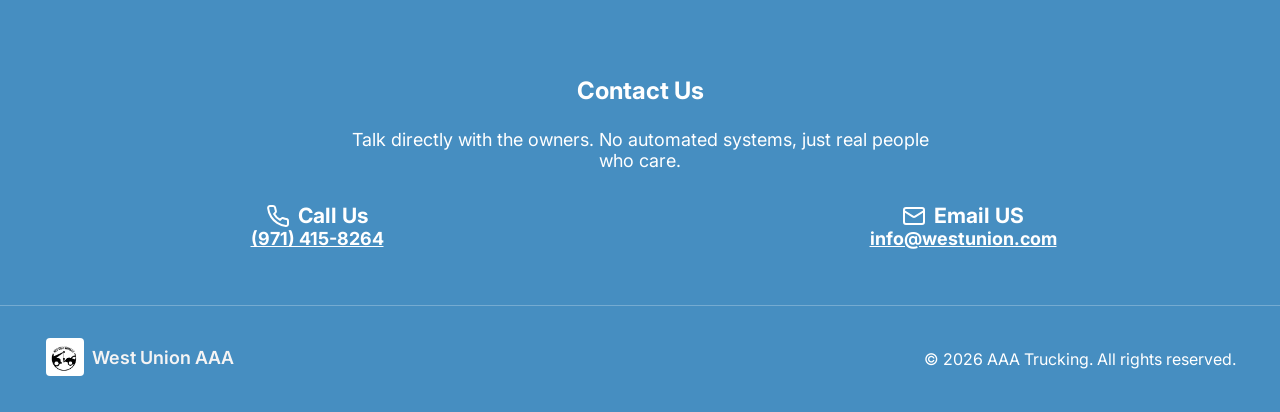
==== commit f2bda0e8: "startinf on signup page and gift page" ====
--- a/index.html
+++ b/index.html
@@ -46,9 +46,15 @@
             </li>
 
             <li>
-              <a href="#" class="nav__link nav__link--primary">
-                Sign Up
-              </a>
+              <a href="member.html" class="nav__link"> Member Login </a>
+            </li>
+
+            <li>
+              <a href="provider.html" class="nav__link"> Provider Login </a>
+            </li>
+
+            <li>
+              <a href="signup.html" class="nav__link nav__link--primary"> Sign Up </a>
             </li>
           </ul>
 
@@ -74,21 +80,47 @@
       </nav>
       <div class="modal">
         <button class="btn__menu btn__menu--close" onclick="closeMenu()">
-          <svg xmlns="http://www.w3.org/2000/svg" width="24" height="24"
-            viewBox="0 0 24 24" fill="none" stroke="currentColor"
-            stroke-width="2" stroke-linecap="round" stroke-linejoin="round">
+          <svg
+            xmlns="http://www.w3.org/2000/svg"
+            width="24"
+            height="24"
+            viewBox="0 0 24 24"
+            fill="none"
+            stroke="currentColor"
+            stroke-width="2"
+            stroke-linecap="round"
+            stroke-linejoin="round"
+          >
             <line x1="18" y1="6" x2="6" y2="18"></line>
             <line x1="6" y1="6" x2="18" y2="18"></line>
           </svg>
         </button>
-      
+
         <div class="modal__links">
-          <a href="#Pricing" class="modal__link" onclick="closeMenu()">Membership</a>
-          <a href="#services" class="modal__link" onclick="closeMenu()">Services</a>
+          <a href="#Pricing" class="modal__link" onclick="closeMenu()"
+            >Membership</a
+          >
+          <a href="#services" class="modal__link" onclick="closeMenu()"
+            >Services</a
+          >
           <a href="#about" class="modal__link" onclick="closeMenu()">About</a>
           <a href="#gifts" class="modal__link" onclick="closeMenu()">Gift</a>
-          <a href="#contact" class="modal__link" onclick="closeMenu()">Contact</a>
-          <a href="#Pricing" class="modal__link modal__link--primary" onclick="closeMenu()">Sign Up</a>
+          <a href="#contact" class="modal__link" onclick="closeMenu()"
+            >Contact</a
+          >
+          <a href="member.html" class="modal__link" onclick="closeMenu()">
+            Member Login
+          </a>
+
+          <a href="provider.html" class="modal__link" onclick="closeMenu()">
+            Provider Login
+          </a>
+          <a
+            href="#Pricing"
+            class="modal__link modal__link--primary"
+            onclick="closeMenu()"
+            >Sign Up</a
+          >
         </div>
       </div>
     </section>
@@ -137,7 +169,7 @@
               <span class="launch__highlight">$49.99</span>
             </p>
 
-            <button class="launch__btn">Claim Offer</button>
+            <button href="signup.html" class="launch__btn">Claim Offer</button>
           </div>
         </div>
       </div>
@@ -197,7 +229,7 @@
               </div>
 
               <div class="package__bottom">
-                <button class="package__btn--basic">JOIN TODAY</button>
+                <button href="signup.html" class="package__btn--basic">JOIN TODAY</button>
               </div>
             </div>
           </div>
@@ -341,7 +373,7 @@
             assistance whenever they need it.
           </p>
 
-          <button class="gift__btn">Send a Gift</button>
+          <button href="gift.html" class="gift__btn">Send a Gift</button>
         </div>
       </dic>
     </section>
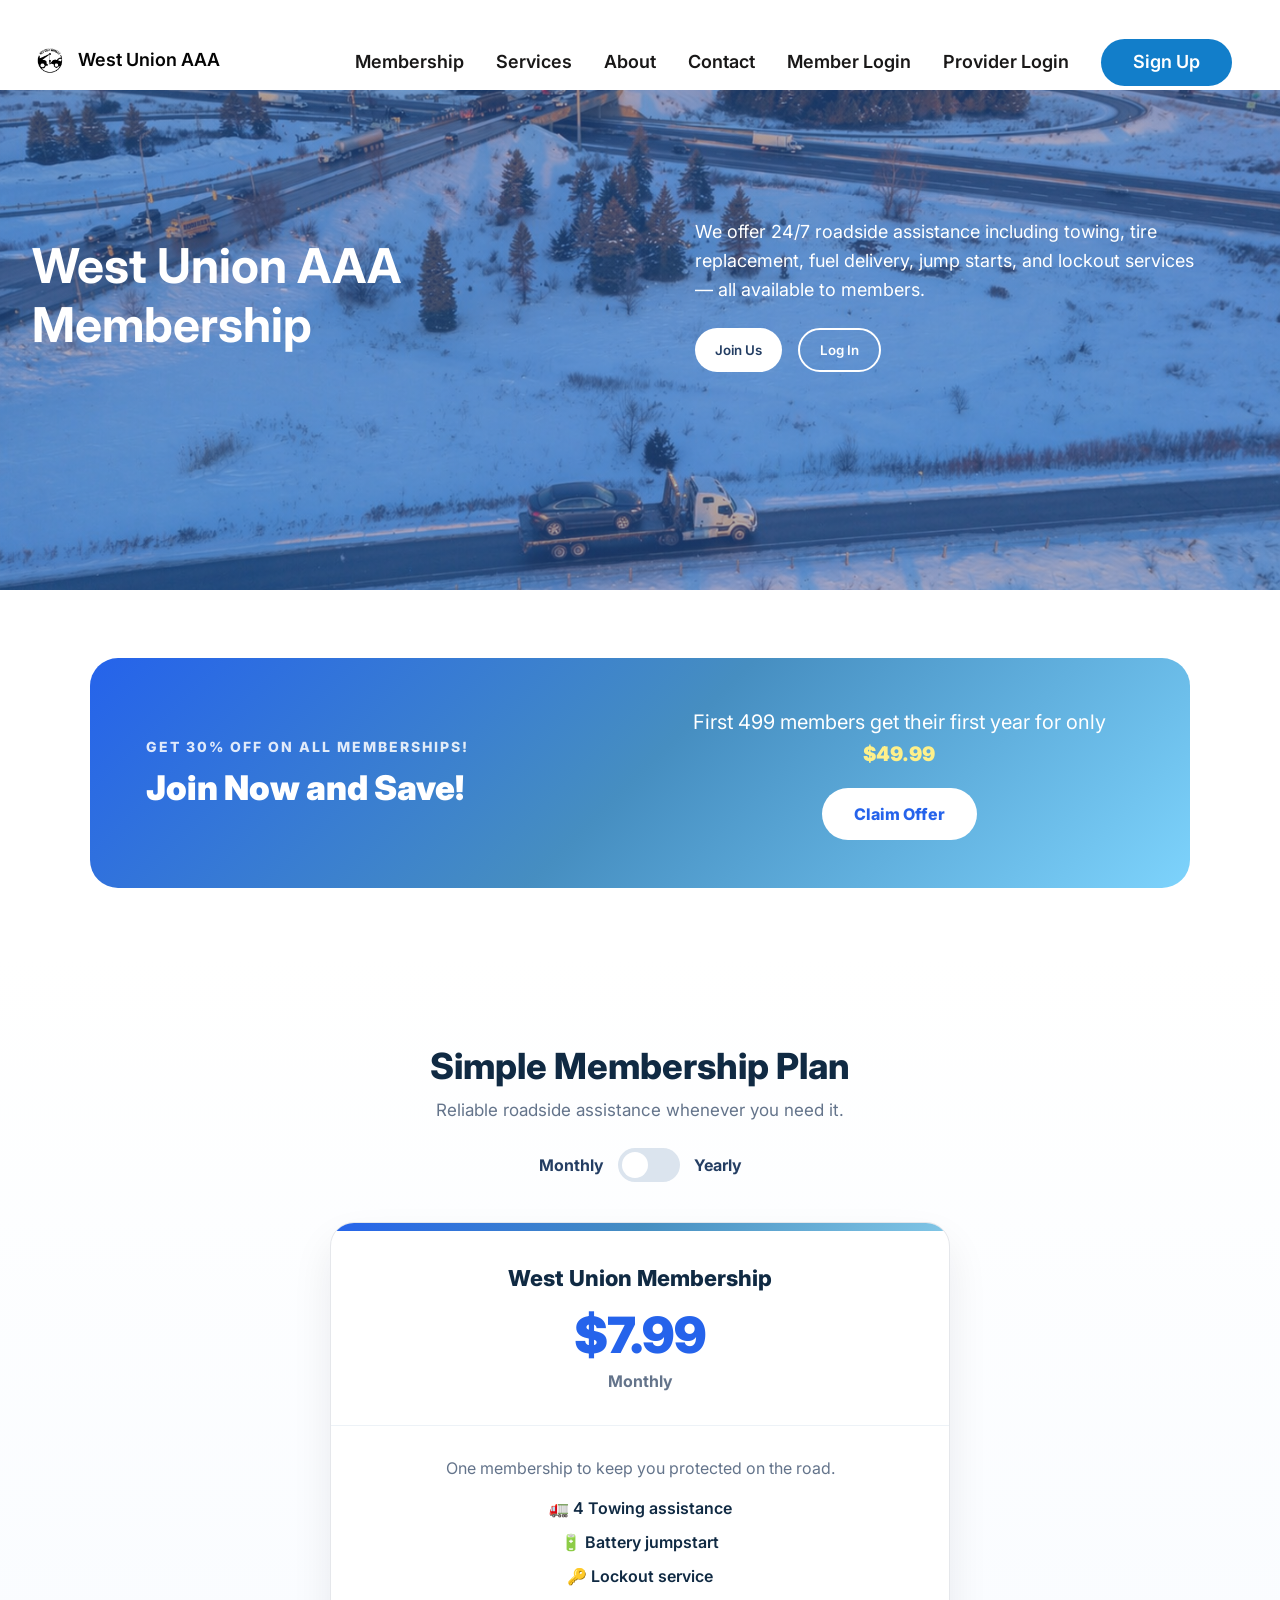
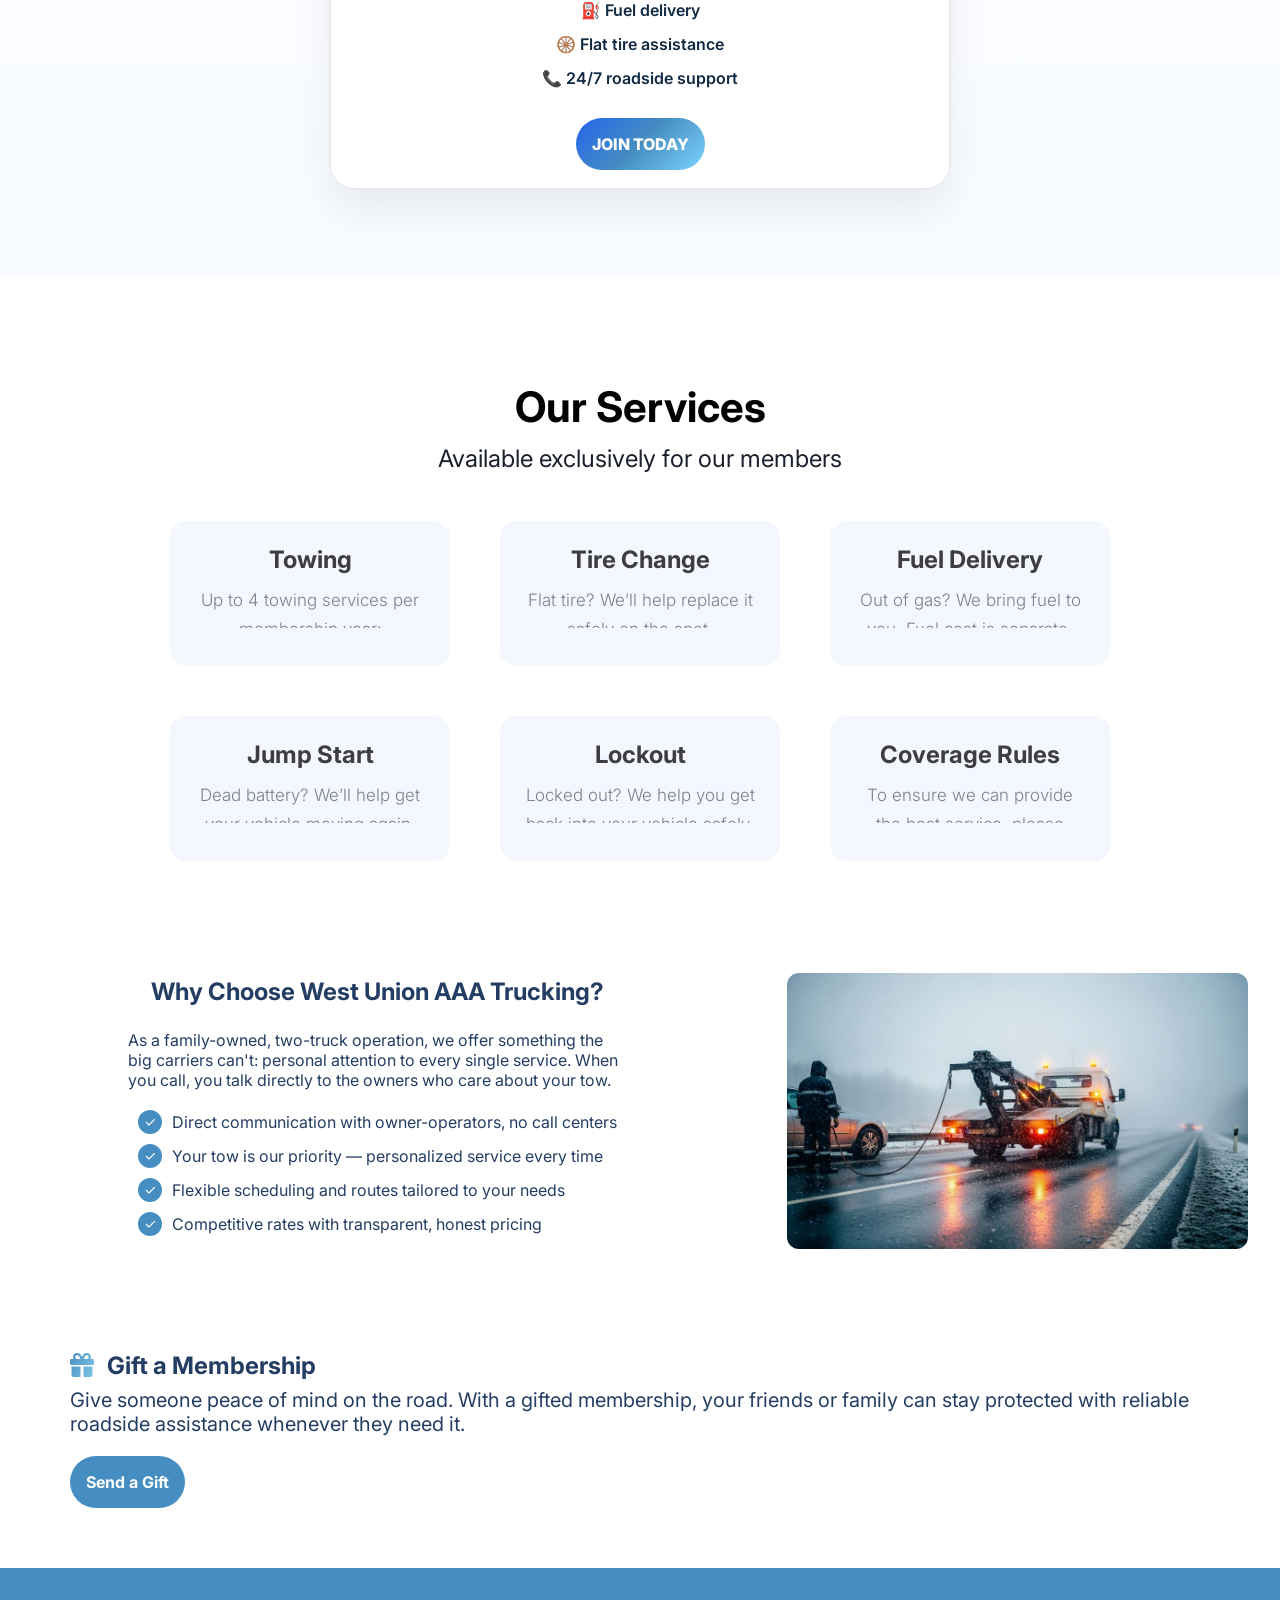
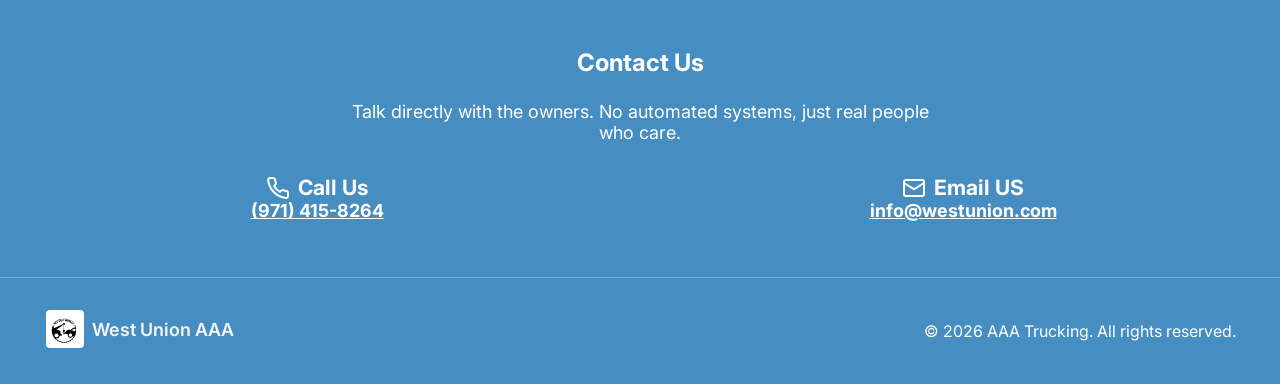
==== commit 3311cc01: "finishing up the section" ====
--- a/index.html
+++ b/index.html
@@ -108,17 +108,18 @@
           <a href="#contact" class="modal__link" onclick="closeMenu()"
             >Contact</a
           >
-          <a href="member.html" class="modal__link" onclick="closeMenu()">
+          <a href="member.html" class="modal__link" onclick="closeMenu()"  target="_blank"> 
             Member Login
           </a>
 
-          <a href="provider.html" class="modal__link" onclick="closeMenu()">
+          <a href="provider.html" class="modal__link" onclick="closeMenu()"  target="_blank">
             Provider Login
           </a>
           <a
             href="#Pricing"
             class="modal__link modal__link--primary"
             onclick="closeMenu()"
+            target="_blank"
             >Sign Up</a
           >
         </div>
@@ -169,7 +170,9 @@
               <span class="launch__highlight">$49.99</span>
             </p>
 
-            <button href="signup.html" class="launch__btn">Claim Offer</button>
+            <a href="signup.html" class="launch__btn" target="_blank">
+              Claim Offer
+            </a>
           </div>
         </div>
       </div>
@@ -229,7 +232,13 @@
               </div>
 
               <div class="package__bottom">
-                <button href="signup.html" class="package__btn--basic">JOIN TODAY</button>
+                <a href="signup.html"
+                class="package__btn--basic"
+                target="_blank">
+             
+                JOIN TODAY
+             
+             </a>
               </div>
             </div>
           </div>
@@ -373,7 +382,11 @@
             assistance whenever they need it.
           </p>
 
-          <button href="gift.html" class="gift__btn">Send a Gift</button>
+          <a href="gift.html"
+          class="gift__btn"
+          target="_blank">
+          Send a Gift
+       </a>
         </div>
       </dic>
     </section>
--- a/style.css
+++ b/style.css
@@ -2,6 +2,19 @@
 
 html {
     scroll-behavior: smooth;
+}
+
+:root {
+
+    --primary: rgb(70, 142, 193);
+
+    --primary-light: rgb(129, 198, 230);
+
+    --primary-dark: rgb(37, 99, 235);
+
+    --text-dark: #102a43;
+
+    --text-light: #64748b;
 }
 
 * {
@@ -686,7 +699,7 @@
 
 /* 
 ===================
-LUNCH OFFER SECTION
+LAUNCH OFFER SECTION
 ============
 */
 
@@ -1233,4 +1246,496 @@
     .package__btn--basic {
         width: 100%;
     }
-}+}
+
+
+
+
+
+/* =========================
+Sign UP
+=========================
+*/
+.signup__page {
+    background: var(--primary);
+
+    min-height: 100vh;
+
+    display: flex;
+    justify-content: center;
+    align-items: center;
+
+    padding: 32px;
+}
+
+.signup__container {
+
+    width: 100%;
+    max-width: 520px;
+
+    background: white;
+
+    border-radius: 24px;
+
+    padding: 40px;
+
+    box-shadow: 0 20px 40px rgba(0, 0, 0, 0.12);
+}
+
+.signup__tag {
+
+    color: rgb(70, 142, 193);
+
+    font-weight: 800;
+
+    letter-spacing: 1px;
+
+    margin-bottom: 12px;
+}
+
+.signup__title {
+
+    font-size: 40px;
+
+    margin-bottom: 12px;
+}
+
+.signup__para {
+
+    color: #64748b;
+
+    line-height: 1.7;
+
+    margin-bottom: 28px;
+}
+
+.offer__box {
+
+    background: #eff6ff;
+
+    border: 1px solid #bfdbfe;
+
+    padding: 18px;
+
+    border-radius: 16px;
+
+    margin-bottom: 28px;
+}
+
+.offer__highlight {
+
+    color: #2563eb;
+
+    font-size: 24px;
+
+    font-weight: 600;
+}
+
+.signup__form {
+
+    display: flex;
+    flex-direction: column;
+    gap: 18px;
+}
+
+.form__group {
+    display: flex;
+    flex-direction: column;
+}
+
+.form__group label {
+    margin-bottom: 8px;
+    font-weight: 600;
+}
+
+.form__group input {
+
+    padding: 14px 16px;
+
+    border-radius: 12px;
+
+    border: 1px solid #dbeafe;
+
+    font-size: 16px;
+
+    outline: none;
+
+    transition: all 0.3s ease;
+}
+
+.form__group input:focus {
+
+    border-color: rgb(70, 142, 193);
+
+    box-shadow: 0 0 0 4px rgba(70, 142, 193, 0.12);
+}
+
+.signup__btn {
+
+    margin-top: 12px;
+
+    padding: 16px;
+
+    border: none;
+
+    border-radius: 999px;
+
+    background: rgb(70, 142, 193);
+
+    color: white;
+
+    font-size: 16px;
+
+    font-weight: 700;
+
+    cursor: pointer;
+
+    transition: all 0.3s ease;
+}
+
+.signup__btn:hover {
+
+    transform: translateY(-3px);
+
+    background: rgb(52, 120, 168);
+
+    box-shadow: 0 12px 24px rgba(37, 99, 235, 0.2);
+}
+
+.signup__links {
+
+    margin-top: 24px;
+
+    text-align: center;
+
+    display: flex;
+    flex-direction: column;
+
+    gap: 10px;
+}
+
+.signup__links a {
+
+    color: rgb(70, 142, 193);
+
+    font-weight: 600;
+
+    text-decoration: none;
+}
+
+.signup__links a:hover {
+
+    text-decoration: underline;
+}
+
+@media (max-width: 600px) {
+
+    .signup__container {
+
+        padding: 28px;
+    }
+
+    .signup__title {
+
+        font-size: 32px;
+    }
+}
+
+
+
+/* 
+=============== 
+LOG IN
+===============
+*/
+
+.login__page{
+    background: var(--primary);
+
+    min-height: 100vh;
+
+    display: flex;
+    justify-content: center;
+    align-items: center;
+
+    padding: 32px;
+}
+
+.login__container {
+
+    width: 100%;
+    max-width: 520px;
+
+    background: white;
+
+    border-radius: 24px;
+
+    padding: 40px;
+
+    box-shadow: 0 20px 40px rgba(0, 0, 0, 0.12);
+}
+.login__tag{
+    color: rgb(70, 142, 193);
+
+    font-weight: 800;
+
+    letter-spacing: 1px;
+
+    margin-bottom: 12px;
+}
+.login__title {
+
+    font-size: 40px;
+
+    margin-bottom: 12px;
+}   
+.login__para {
+
+    color: #64748b;
+
+    line-height: 1.7;
+
+    margin-bottom: 28px;
+}
+.login__form {
+
+    display: flex;
+    flex-direction: column;
+
+    gap: 18px;
+}   
+.form__group {
+
+    display: flex;
+    flex-direction: column;
+}
+.form__group label {
+
+    margin-bottom: 8px;
+
+    font-weight: 600;
+}
+.form__group input {
+
+    padding: 14px 16px;
+
+    border-radius: 12px;
+
+    border: 1px solid #dbeafe;
+
+    font-size: 16px;
+
+    outline: none;
+
+    transition: all 0.3s ease;
+}
+
+.form__group input:focus {
+
+    border-color: rgb(70, 142, 193);
+
+    box-shadow: 0 0 0 4px rgba(70, 142, 193, 0.12);
+}
+.login__btn {
+
+    margin-top: 12px;
+
+    padding: 16px;
+
+    border: none;
+
+    border-radius: 999px;
+
+    background: rgb(70, 142, 193);
+
+    color: white;
+
+    font-size: 16px;
+
+    font-weight: 700;
+
+    cursor: pointer;
+
+    transition: all 0.3s ease;
+}
+.login__btn:hover {
+
+    transform: translateY(-3px);
+
+    background: rgb(52, 120, 168);
+
+    box-shadow: 0 12px 24px rgba(37, 99, 235, 0.2);
+}
+.login__links {
+    margin-top: 24px;
+
+    text-align: center;
+
+    display: flex;
+    flex-direction: column;
+
+    gap: 10px;
+}
+
+.login__links a {
+    color: rgb(70, 142, 193);
+
+    font-weight: 600;
+
+    text-decoration: none;
+}
+
+.login__links a:hover {
+    text-decoration: underline;
+}
+@media (max-width: 600px) {
+
+    .login__container {
+
+        padding: 28px;
+    }
+
+    .login__title {
+
+        font-size: 32px;
+    }
+}
+
+
+/* 
+=============
+Gift
+=============
+ */
+
+ .gift__page {
+    background: var(--primary);
+
+    min-height: 100vh;
+
+    display: flex;
+    justify-content: center;
+    align-items: center;
+
+    padding: 32px;
+}
+.gift__container{
+    width: 100%;
+    max-width: 520px;
+    background: white;
+    border-radius: 24px;
+    padding: 40px;
+    box-shadow: 0 20px 40px rgba(0, 0, 0, 0.12);
+}
+.gift__tag{
+    color: rgb(70, 142, 193);
+    font-weight: 800;
+    letter-spacing: 1px;
+    margin-bottom: 12px;
+}
+
+.gift__title {
+    font-size: 28px;
+    margin-bottom: 12px;
+}
+.gift__para {
+    color: #64748b;
+    line-height: 1.7;
+    margin-bottom: 28px;
+}
+.gift__form {
+    display: flex;
+    flex-direction: column;
+    gap: 18px;
+}
+.form__group {
+    display: flex;
+    flex-direction: column;
+}
+.form__group label {
+    margin-bottom: 8px;
+    font-weight: 600;
+}
+.form__group input {
+    padding: 14px 16px;
+    border-radius: 12px;
+    border: 1px solid #dbeafe;
+    font-size: 16px;
+    outline: none;
+    transition: all 0.3s ease;
+}
+
+.form__group input:focus {
+    border-color: rgb(70, 142, 193);
+    box-shadow: 0 0 0 4px rgba(70, 142, 193, 0.12);
+}  
+.offer__highlight{
+    color: #2563eb;
+    font-size: 24px;
+    font-weight: 600;
+}
+.gift__btn {
+    margin-top: 12px;
+    padding: 16px;
+    border: none;
+    border-radius: 999px;
+    background: rgb(70, 142, 193);
+    color: white;
+    font-size: 16px;
+    font-weight: 700;
+    cursor: pointer;
+    transition: all 0.3s ease;
+}
+.gift__btn:hover {
+    transform: translateY(-3px);
+    background: rgb(52, 120, 168);
+    box-shadow: 0 12px 24px rgba(37, 99, 235, 0.2);
+}
+.gift__links {
+    margin-top: 24px;
+    text-align: center;
+    display: flex;
+    flex-direction: column;
+    gap: 10px;
+}
+.gift__links a {
+    color: rgb(70, 142, 193);
+    font-weight: 600;
+    text-decoration: none;
+}
+.gift__links a:hover {
+    text-decoration: underline;
+}
+@media (max-width: 600px) {
+    .gift__container {
+        padding: 28px;
+    }
+    .gift__title {
+        font-size: 24px;
+    }
+}   .gift__para {    
+    font-size: 17px;
+}   .gift__form {
+    gap: 12px;
+}   .form__group {
+    display: flex;
+    flex-direction: column;
+}
+.form__group label {
+    margin-bottom: 8px;
+    font-weight: 600;
+}
+.form__group input {
+    padding: 14px 16px;
+    border-radius: 12px;
+    border: 1px solid #dbeafe;
+    font-size: 16px;
+    outline: none;
+    transition: all 0.3s ease;
+}
+
+.form__group input:focus {
+    border-color: rgb(70, 142, 193);
+    box-shadow: 0 0 0 4px rgba(70, 142, 193, 0.12);
+}
+
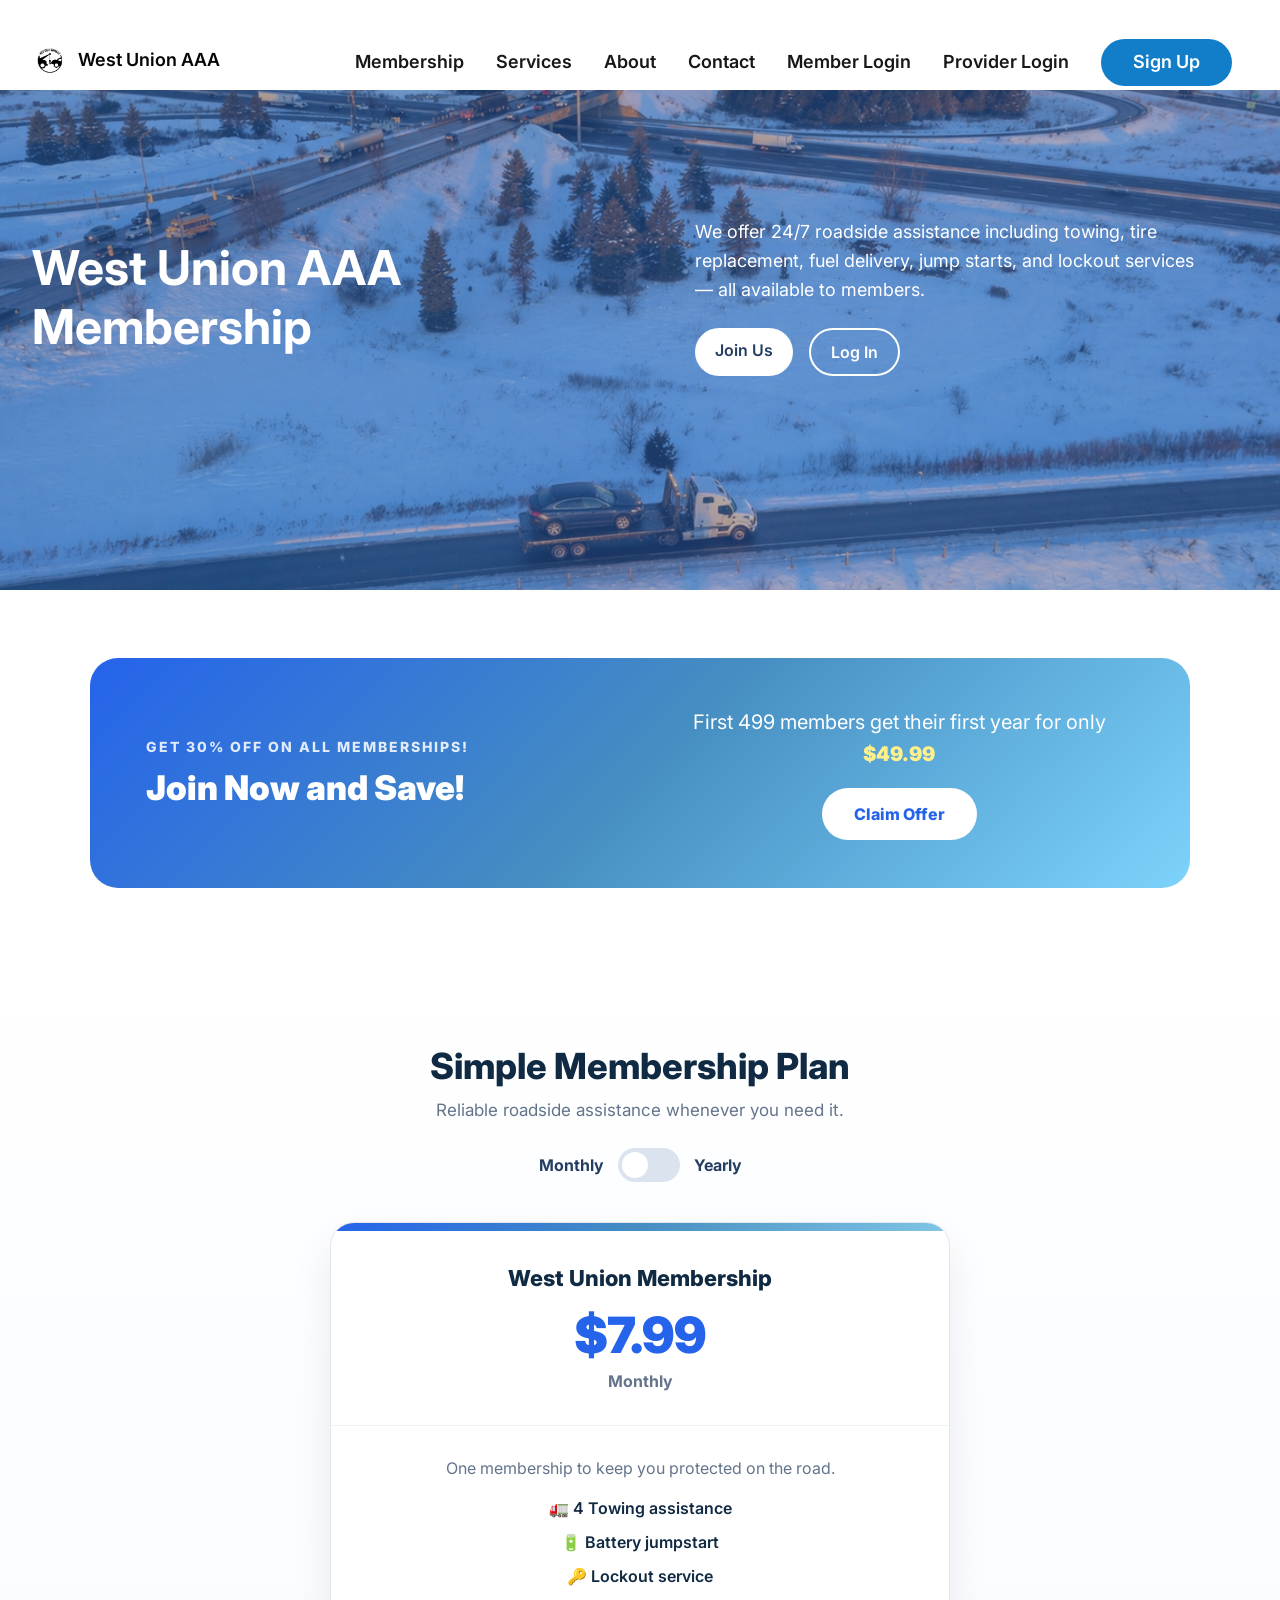
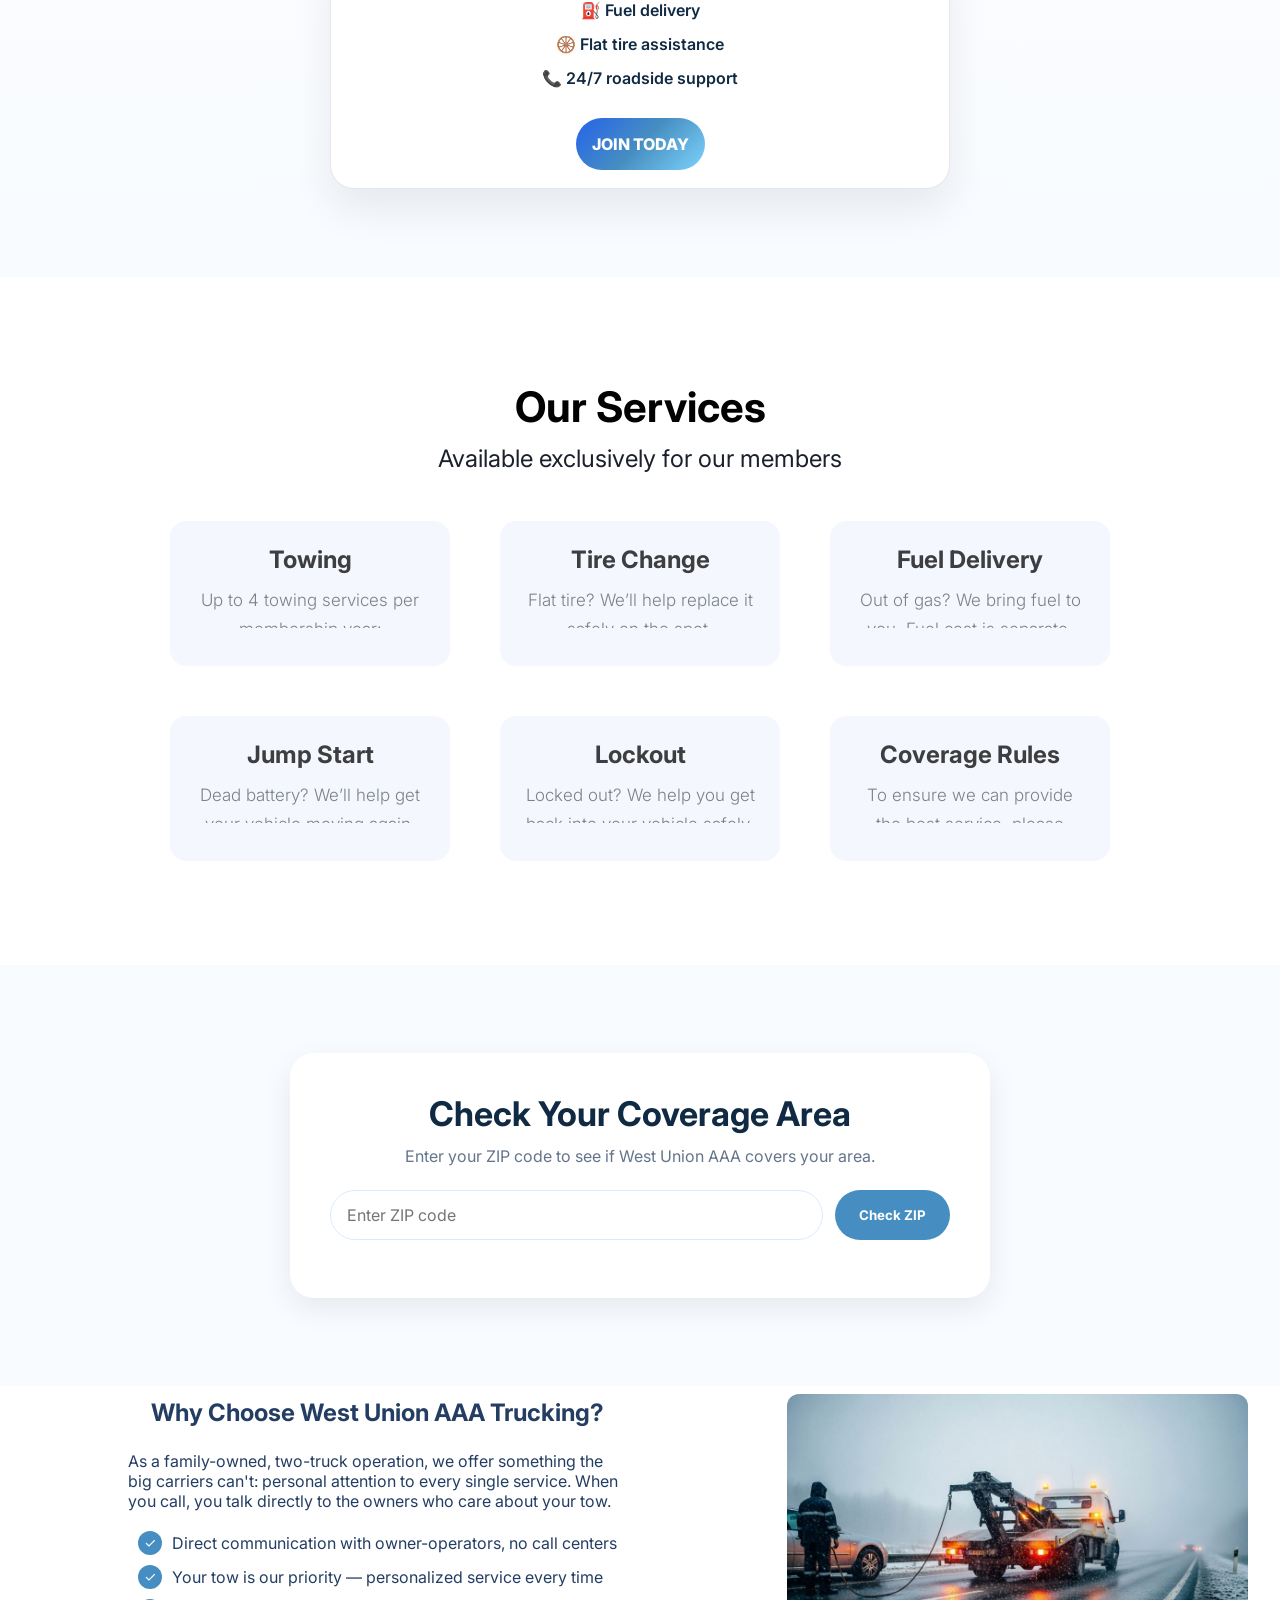
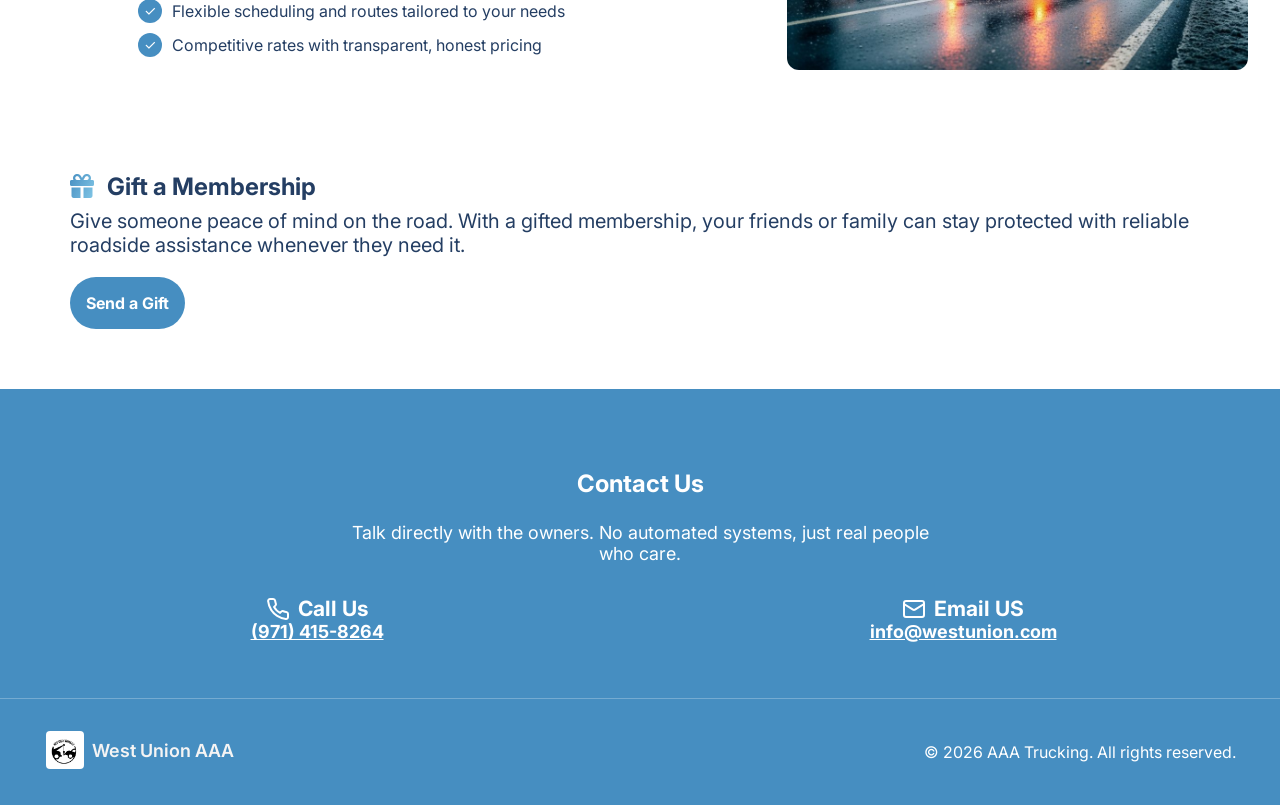
==== commit 8bb6fefe: "added the zipcod checker" ====
--- a/index.html
+++ b/index.html
@@ -144,8 +144,9 @@
             </p>
 
             <div class="membership__buttons">
-              <button class="member__btn" id="joinBtn">Join Us</button>
-              <button class="member__btn member__btn--secondary">Log In</button>
+              <a href="signup.html" class="member__btn" id="joinBtn">Join Us</a>
+
+              <a href="login.html" class="member__btn member__btn--secondary">Log In</a>
             </div>
           </div>
         </div>
@@ -315,6 +316,25 @@
               <li>Vehicles must be newer than 1990</li>
             </ul>
           </div>
+        </div>
+      </div>
+    </section>
+
+    <!-- ZIP CHECKER SECTION -->
+    <section id="zip-checker">
+      <div class="container">
+        <div class="zip__box">
+          <h2 class="zip__title">Check Your Coverage Area</h2>
+          <p class="zip__para">
+            Enter your ZIP code to see if West Union AAA covers your area.
+          </p>
+    
+          <div class="zip__form">
+            <input type="text" id="zipInput" placeholder="Enter ZIP code">
+            <button id="zipBtn">Check ZIP</button>
+          </div>
+    
+          <p id="zipResult" class="zip__result"></p>
         </div>
       </div>
     </section>
--- a/style.css
+++ b/style.css
@@ -426,6 +426,70 @@
     max-height: 200px;
 }
 
+/* 
+ZIP CHECKER SECTION
+
+*/
+
+#zip-checker {
+    padding: 80px 32px;
+    background: #f8fbff;
+}
+
+.zip__box {
+    max-width: 700px;
+    margin: 0 auto;
+    text-align: center;
+    background: white;
+    padding: 40px;
+    border-radius: 24px;
+    box-shadow: 0 10px 30px rgba(15, 23, 42, 0.08);
+}
+
+.zip__title {
+    font-size: 34px;
+    color: #102a43;
+    margin-bottom: 12px;
+}
+
+.zip__para {
+    color: #64748b;
+    margin-bottom: 24px;
+}
+
+.zip__form {
+    display: flex;
+    gap: 12px;
+}
+
+.zip__form input {
+    flex: 1;
+    padding: 14px 16px;
+    border-radius: 999px;
+    border: 1px solid #dbeafe;
+    font-size: 16px;
+}
+
+.zip__form button {
+    padding: 14px 24px;
+    border: none;
+    border-radius: 999px;
+    background: rgb(70, 142, 193);
+    color: white;
+    font-weight: 700;
+    cursor: pointer;
+}
+
+.zip__result {
+    margin-top: 18px;
+    font-weight: 700;
+}
+
+@media (max-width: 600px) {
+    .zip__form {
+        flex-direction: column;
+    }
+}
 
 
 /* 
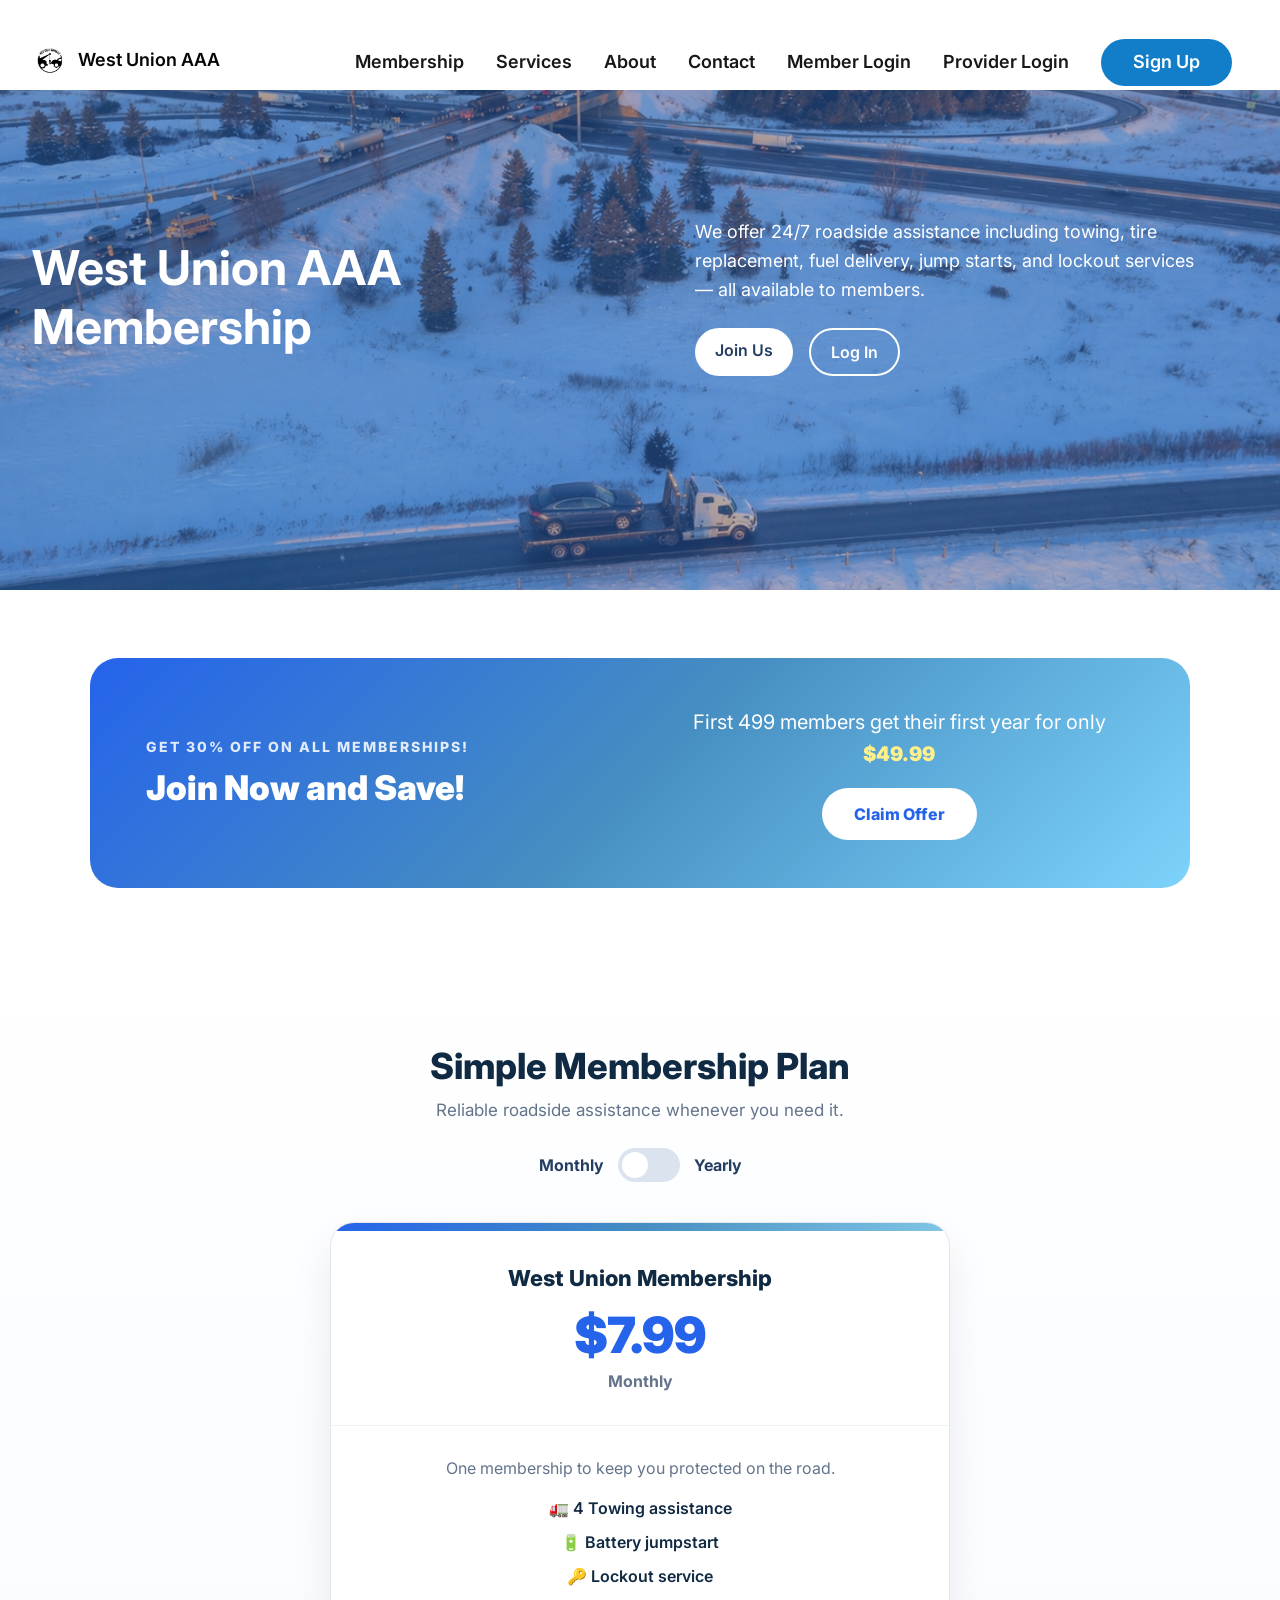
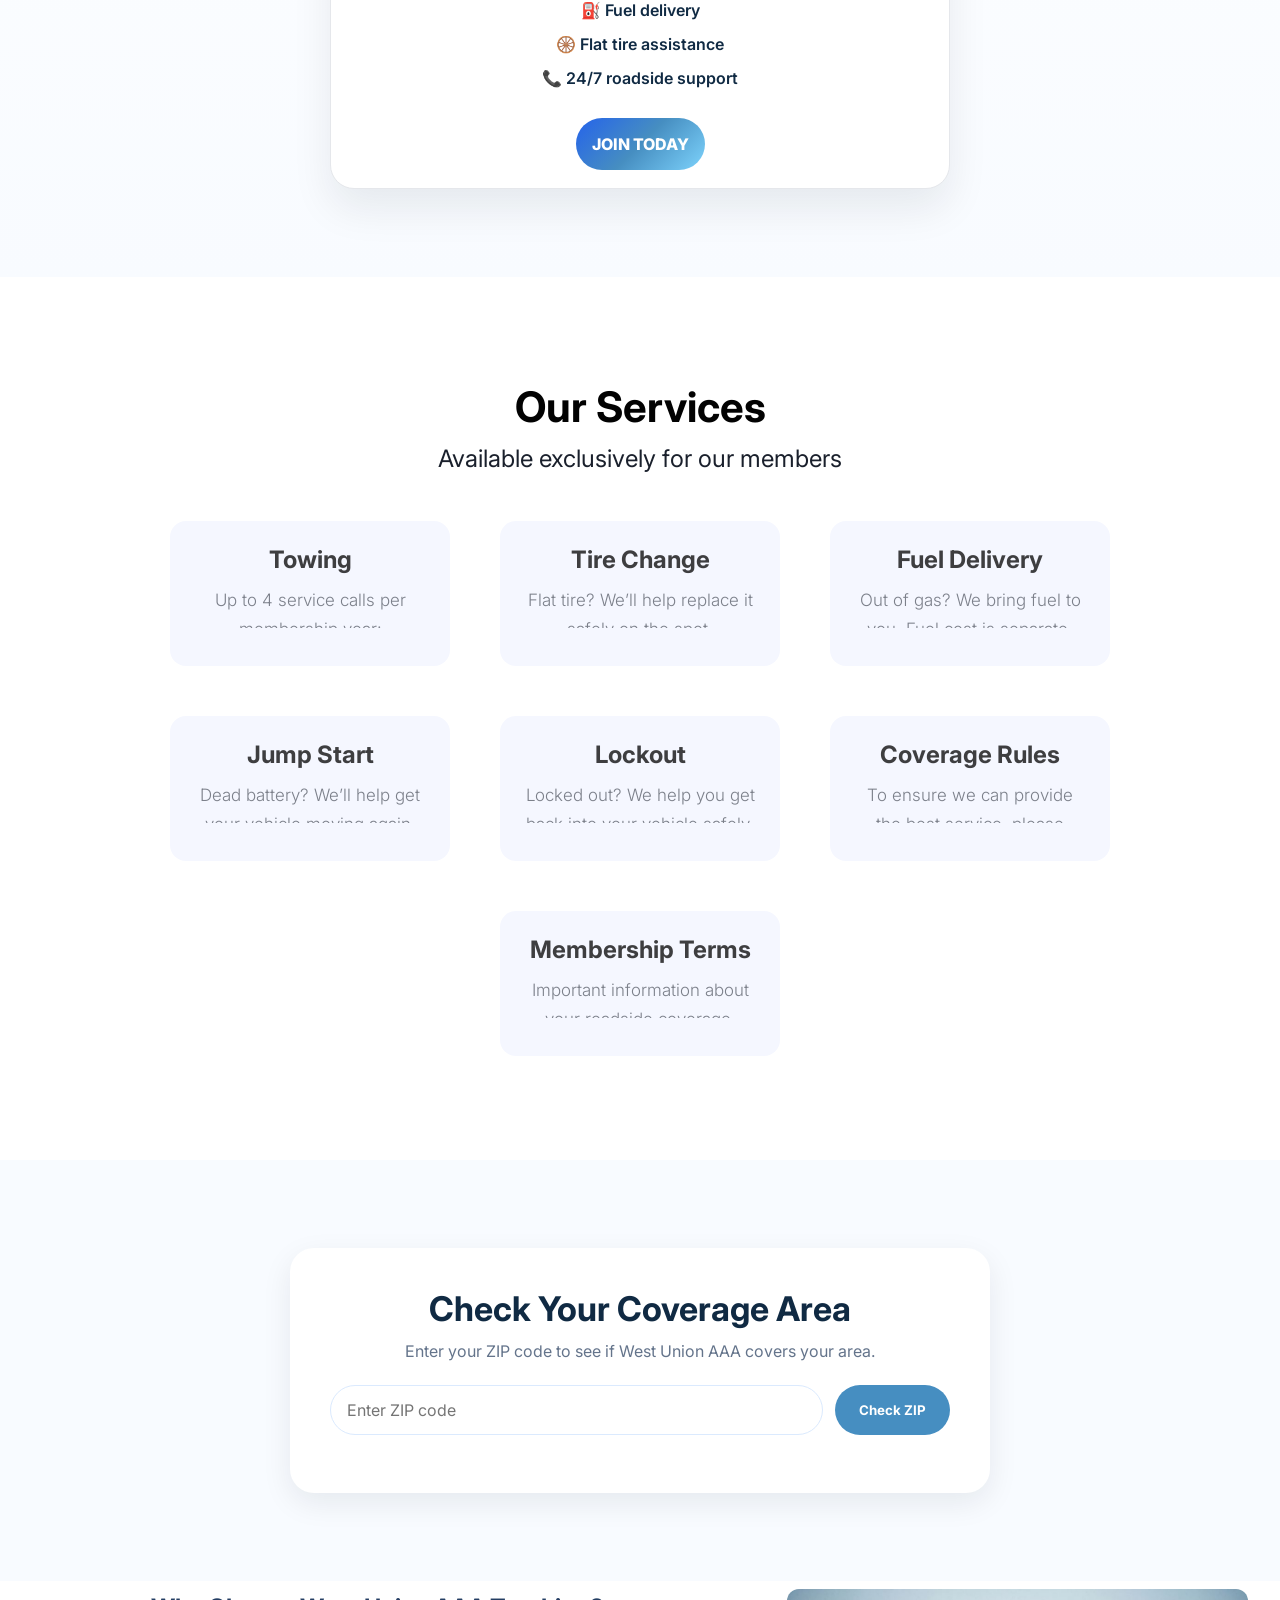
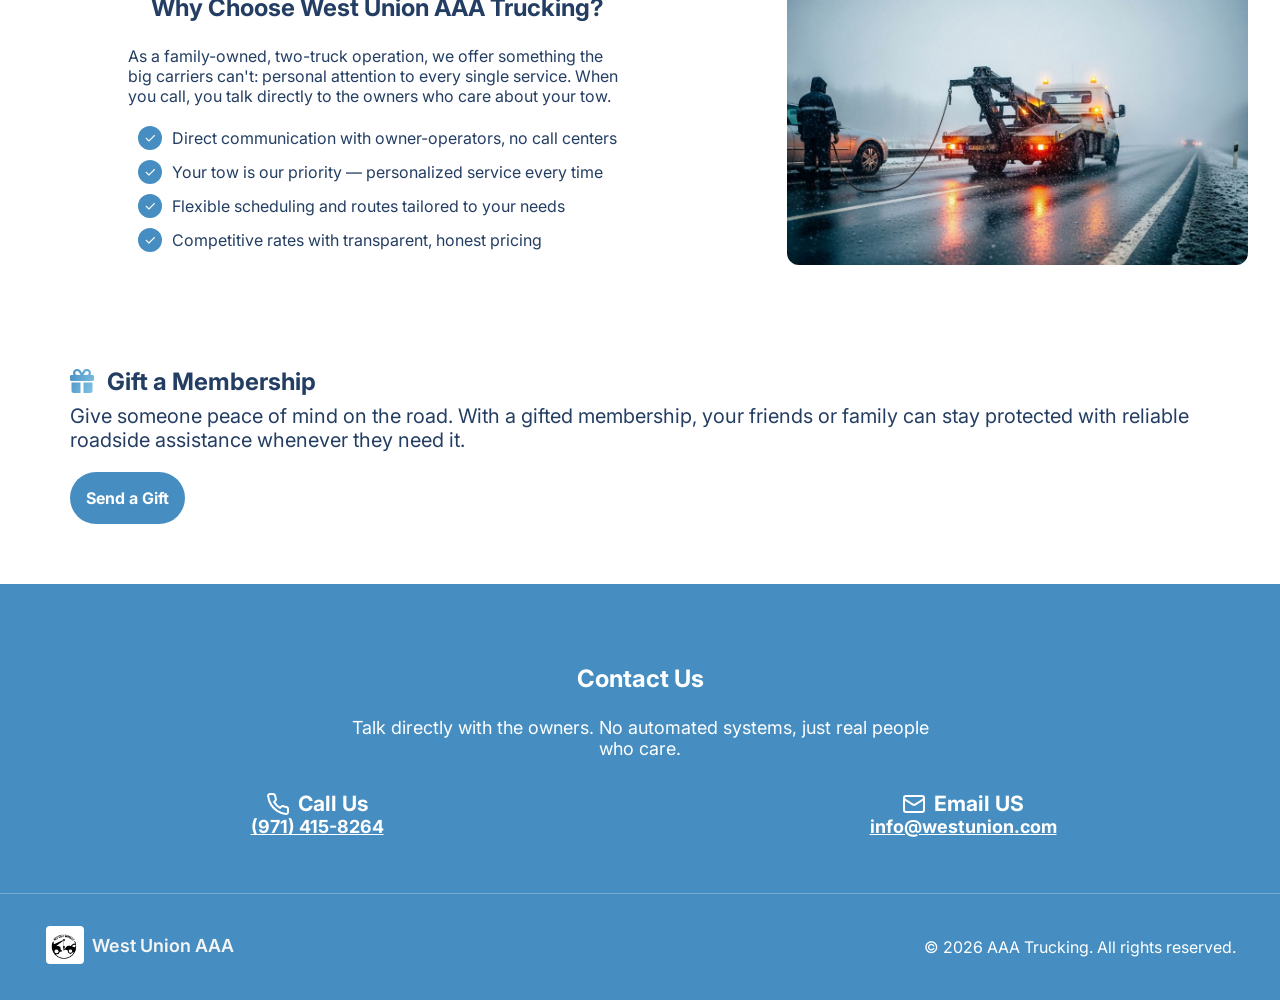
==== commit 39d2f172: "start working on member login page" ====
--- a/index.html
+++ b/index.html
@@ -264,7 +264,7 @@
             <h2 class="service__title">Towing</h2>
 
             <p class="service__para">
-              Up to 4 towing services per membership year:
+              Up to 4 service calls per membership year:
             </p>
 
             <ul class="service__list">
@@ -316,6 +316,45 @@
               <li>Vehicles must be newer than 1990</li>
             </ul>
           </div>
+
+          <div class="service">
+
+            <h2 class="service__title">
+              Membership Terms
+            </h2>
+          
+            <p class="service__para">
+              Important information about your roadside coverage.
+            </p>
+          
+            <ul class="service__list">
+          
+              <li>
+                Any dispatch counts as 1 service call
+              </li>
+          
+              <li>
+                Benefits activate 24–48 hours after signup
+              </li>
+          
+              <li>
+                Services are for unexpected breakdowns only
+              </li>
+          
+              <li>
+                Not valid for scheduled or repeated transport
+              </li>
+          
+              <li>
+                Additional mileage billed separately
+              </li>
+          
+              <li>
+                Coverage follows the member, not one vehicle
+              </li>
+            </ul>
+          </div>
+
         </div>
       </div>
     </section>
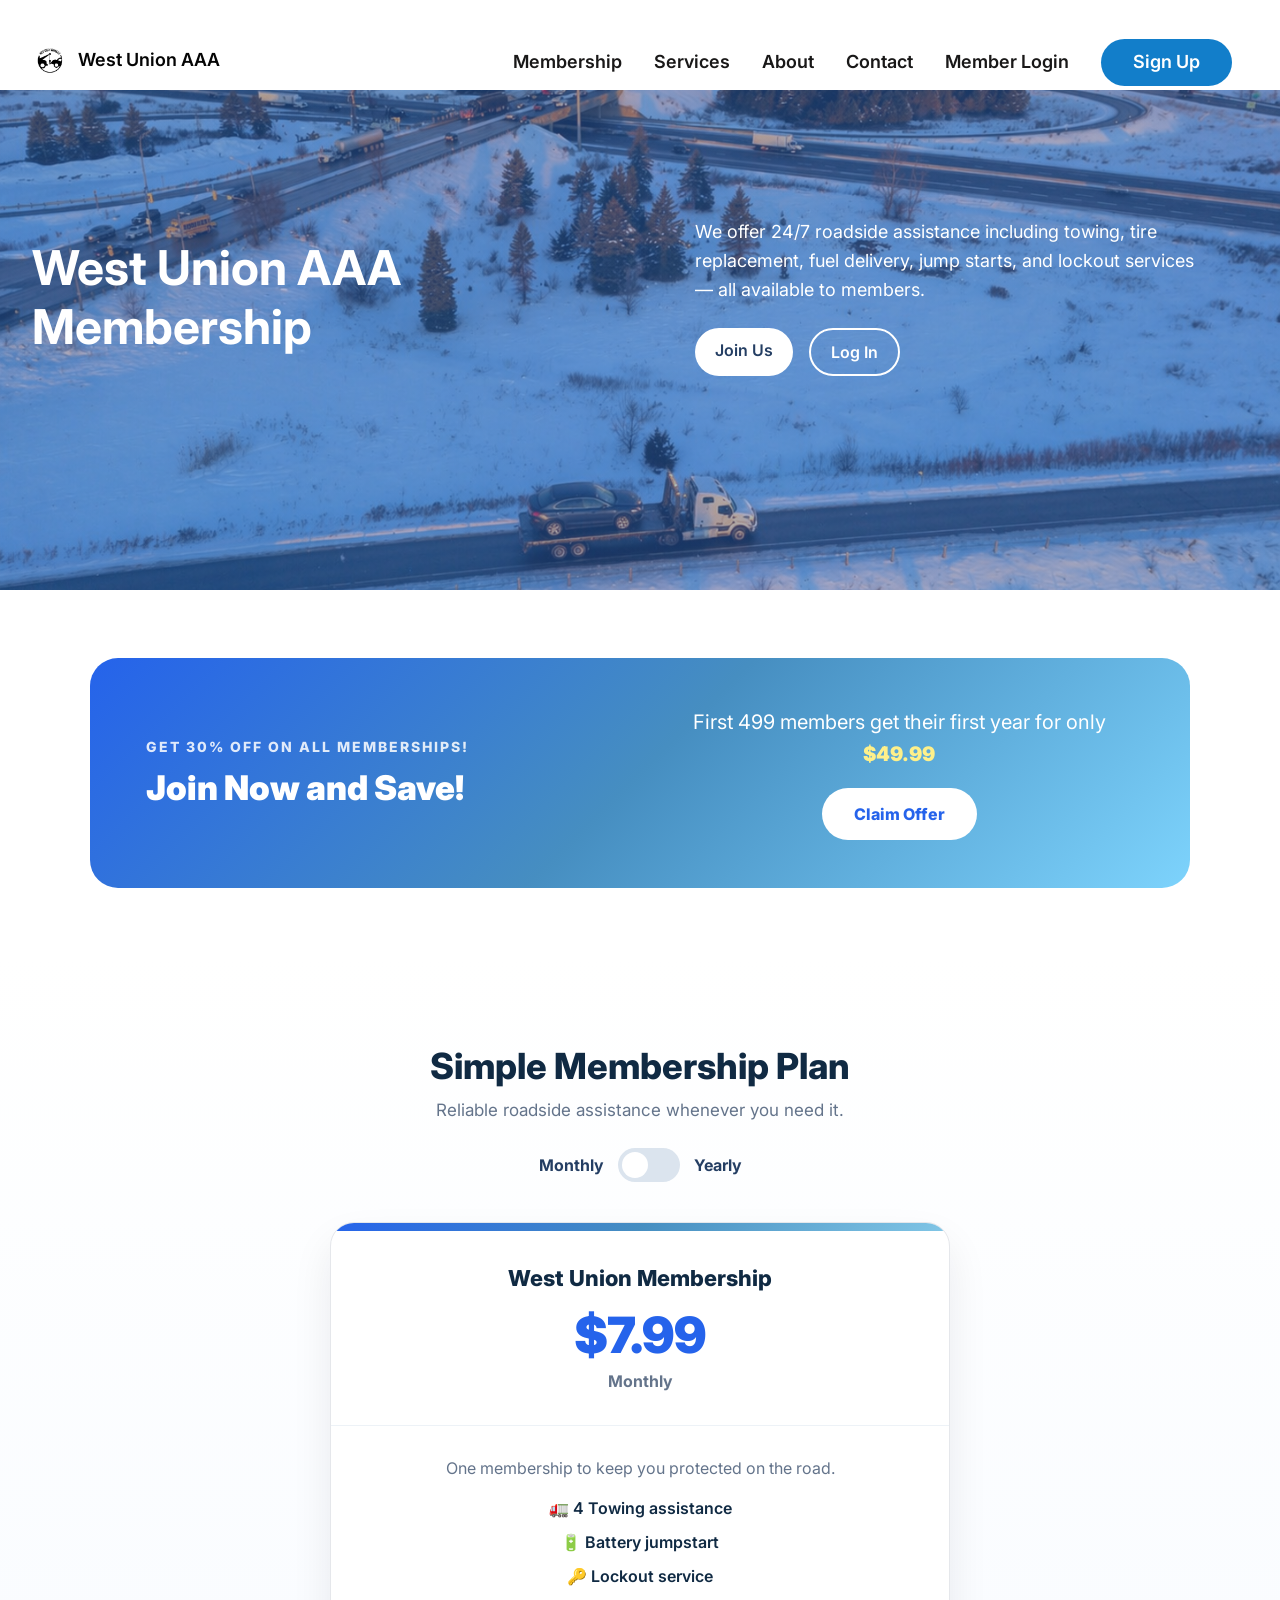
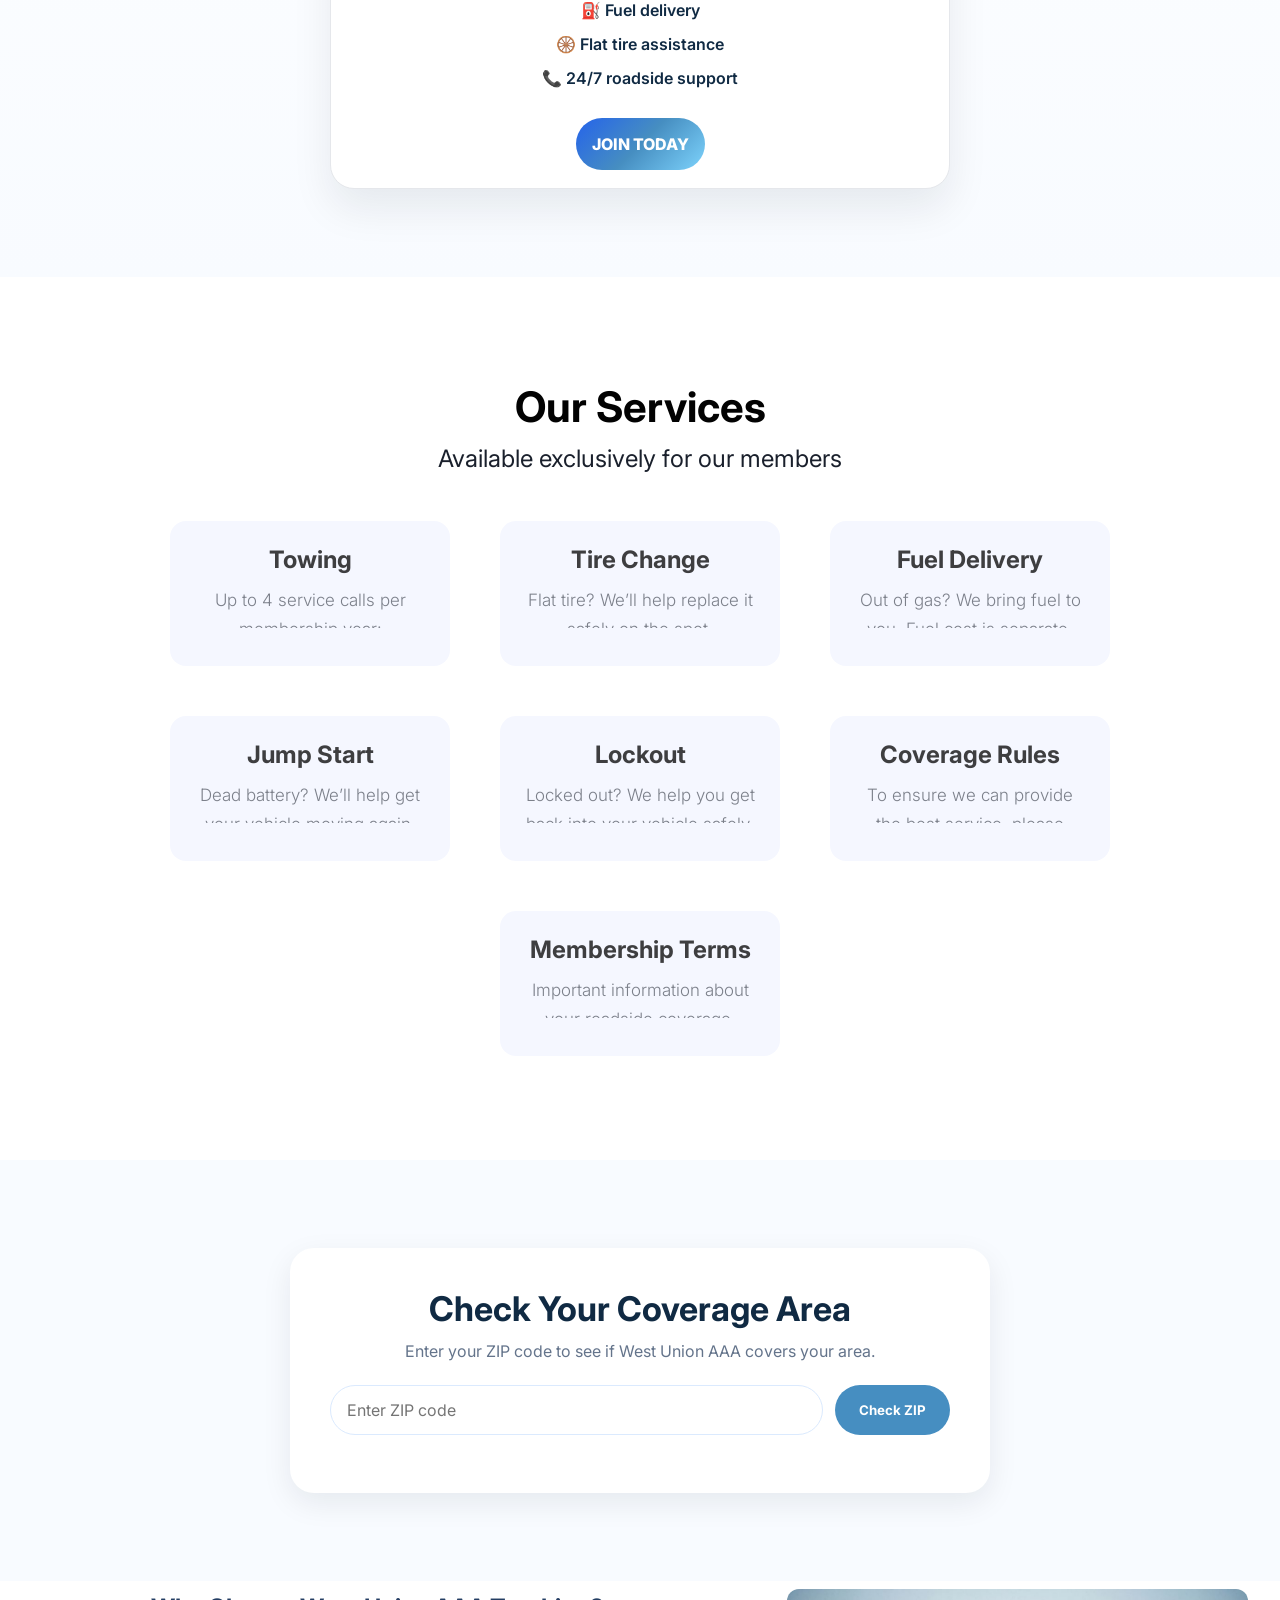
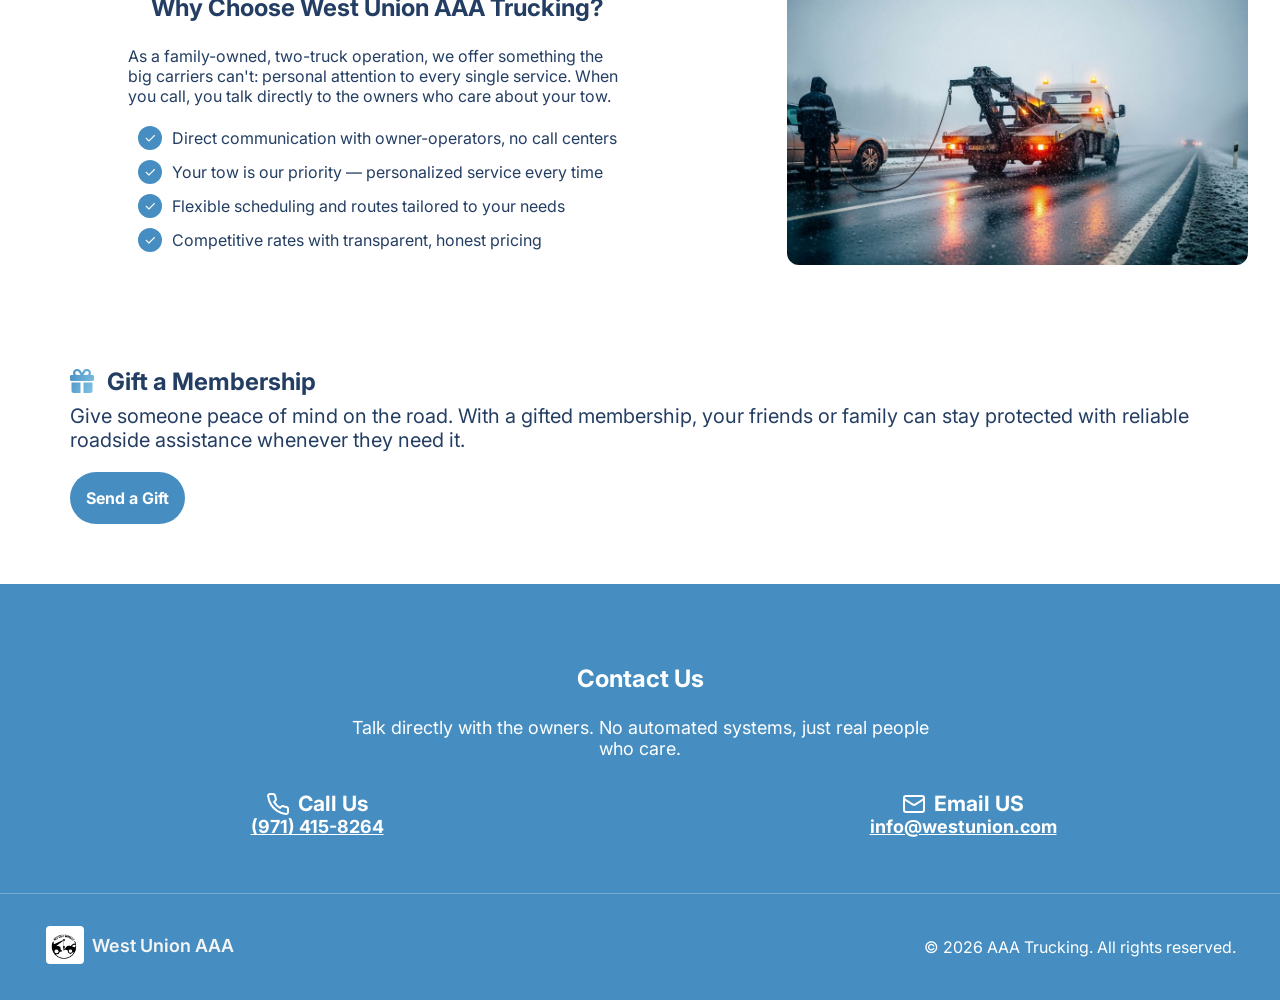
==== commit 1b897270: "working on details" ====
--- a/index.html
+++ b/index.html
@@ -46,12 +46,9 @@
             </li>
 
             <li>
-              <a href="member.html" class="nav__link"> Member Login </a>
+              <a href="login.html" class="nav__link"> Member Login </a>
             </li>
 
-            <li>
-              <a href="provider.html" class="nav__link"> Provider Login </a>
-            </li>
 
             <li>
               <a href="signup.html" class="nav__link nav__link--primary"> Sign Up </a>
--- a/style.css
+++ b/style.css
@@ -1316,196 +1316,6 @@
 
 
 
-/* =========================
-Sign UP
-=========================
-*/
-.signup__page {
-    background: var(--primary);
-
-    min-height: 100vh;
-
-    display: flex;
-    justify-content: center;
-    align-items: center;
-
-    padding: 32px;
-}
-
-.signup__container {
-
-    width: 100%;
-    max-width: 520px;
-
-    background: white;
-
-    border-radius: 24px;
-
-    padding: 40px;
-
-    box-shadow: 0 20px 40px rgba(0, 0, 0, 0.12);
-}
-
-.signup__tag {
-
-    color: rgb(70, 142, 193);
-
-    font-weight: 800;
-
-    letter-spacing: 1px;
-
-    margin-bottom: 12px;
-}
-
-.signup__title {
-
-    font-size: 40px;
-
-    margin-bottom: 12px;
-}
-
-.signup__para {
-
-    color: #64748b;
-
-    line-height: 1.7;
-
-    margin-bottom: 28px;
-}
-
-.offer__box {
-
-    background: #eff6ff;
-
-    border: 1px solid #bfdbfe;
-
-    padding: 18px;
-
-    border-radius: 16px;
-
-    margin-bottom: 28px;
-}
-
-.offer__highlight {
-
-    color: #2563eb;
-
-    font-size: 24px;
-
-    font-weight: 600;
-}
-
-.signup__form {
-
-    display: flex;
-    flex-direction: column;
-    gap: 18px;
-}
-
-.form__group {
-    display: flex;
-    flex-direction: column;
-}
-
-.form__group label {
-    margin-bottom: 8px;
-    font-weight: 600;
-}
-
-.form__group input {
-
-    padding: 14px 16px;
-
-    border-radius: 12px;
-
-    border: 1px solid #dbeafe;
-
-    font-size: 16px;
-
-    outline: none;
-
-    transition: all 0.3s ease;
-}
-
-.form__group input:focus {
-
-    border-color: rgb(70, 142, 193);
-
-    box-shadow: 0 0 0 4px rgba(70, 142, 193, 0.12);
-}
-
-.signup__btn {
-
-    margin-top: 12px;
-
-    padding: 16px;
-
-    border: none;
-
-    border-radius: 999px;
-
-    background: rgb(70, 142, 193);
-
-    color: white;
-
-    font-size: 16px;
-
-    font-weight: 700;
-
-    cursor: pointer;
-
-    transition: all 0.3s ease;
-}
-
-.signup__btn:hover {
-
-    transform: translateY(-3px);
-
-    background: rgb(52, 120, 168);
-
-    box-shadow: 0 12px 24px rgba(37, 99, 235, 0.2);
-}
-
-.signup__links {
-
-    margin-top: 24px;
-
-    text-align: center;
-
-    display: flex;
-    flex-direction: column;
-
-    gap: 10px;
-}
-
-.signup__links a {
-
-    color: rgb(70, 142, 193);
-
-    font-weight: 600;
-
-    text-decoration: none;
-}
-
-.signup__links a:hover {
-
-    text-decoration: underline;
-}
-
-@media (max-width: 600px) {
-
-    .signup__container {
-
-        padding: 28px;
-    }
-
-    .signup__title {
-
-        font-size: 32px;
-    }
-}
-
-
 
 /* 
 =============== 
